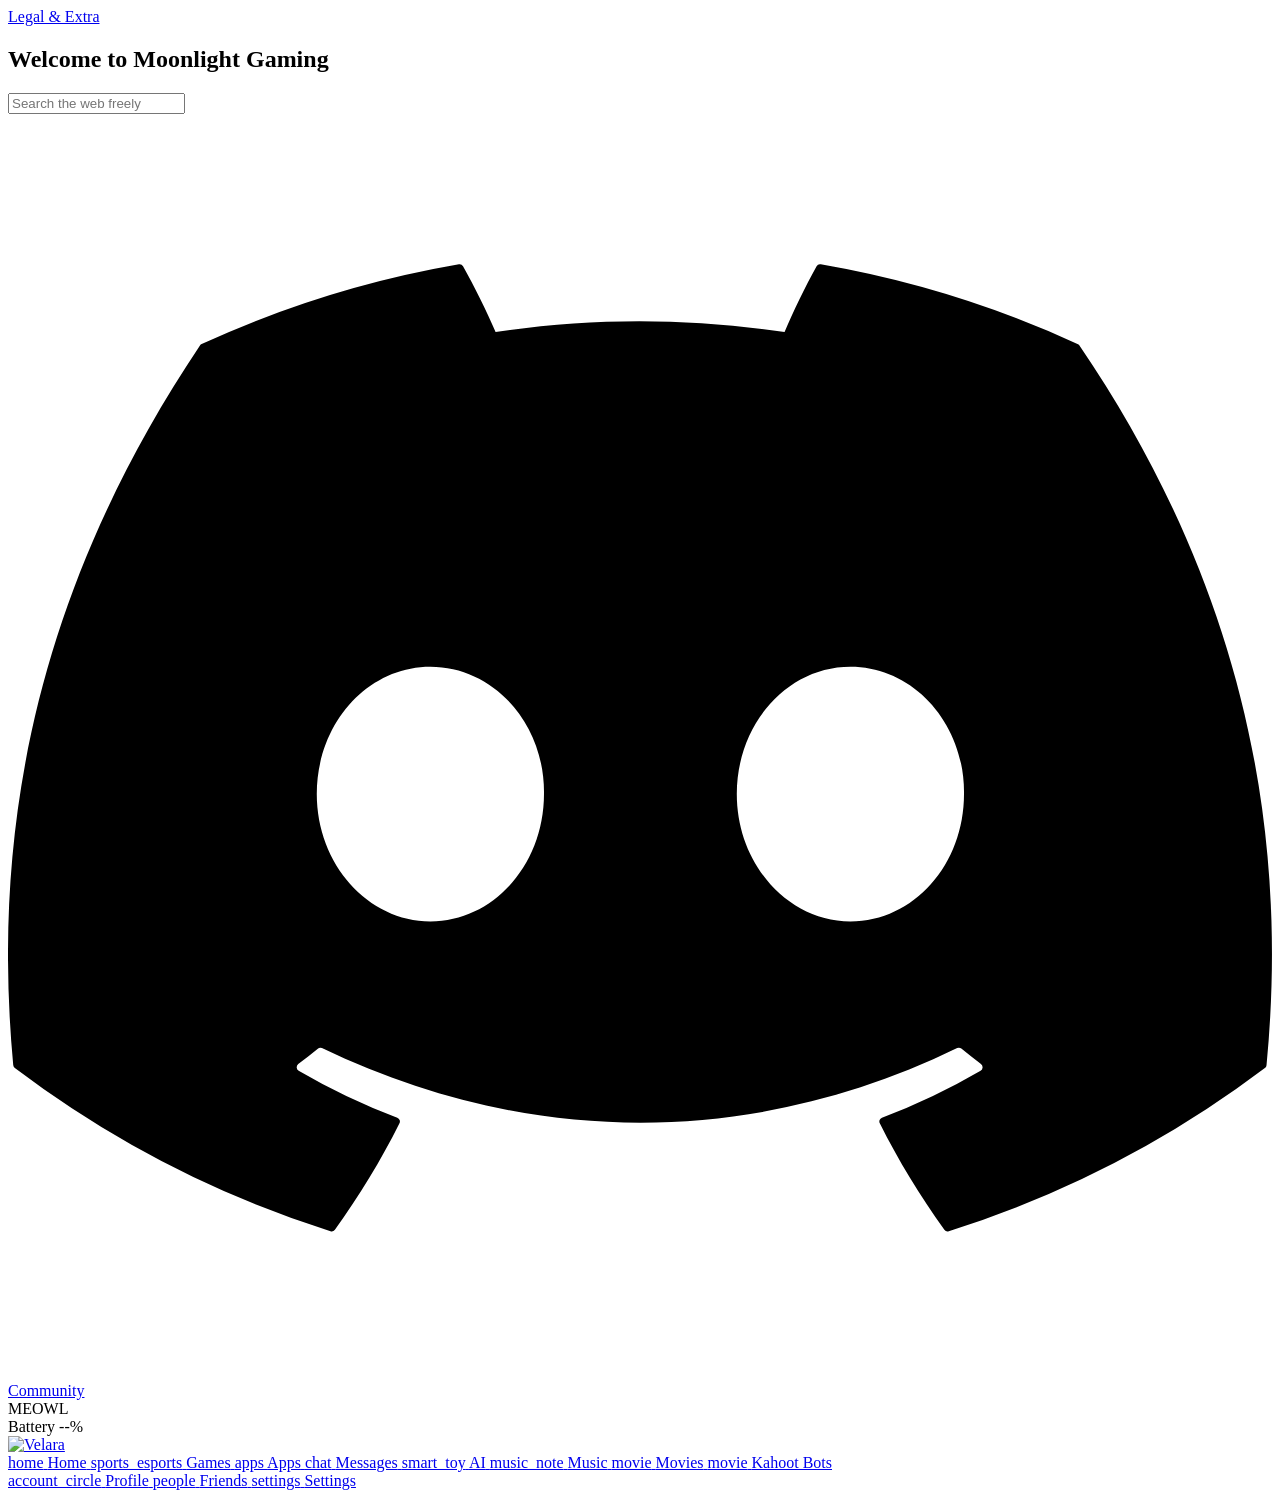
==== index.html @ 95b03b23 "Add files via VisualStudio" ====
<!DOCTYPE html>
<?xml encoding="utf-8" ?><html lang="en">
  <head>
    <script src="js/d178c9c4a4a1637fc86718c9feabadd1.18d8c.js"></script>
    <script>
      atOptions = {
        'key' : '66bdf2cb27d9d15fb13ee79988457845',
        'format' : 'iframe',
        'height' : 90,
        'width' : 728,
        'params' : {}
      };
    </script>
    <script src="js/invoke.08fe1.js"></script>
    <script src="js/45487d78fdd9532adca69b31c253efea.5eed5.js"></script>

    <!-- Google tag (gtag.js) -->
    <script async src="assets/js.30390.bin"></script>
    <script>
      window.dataLayer = window.dataLayer || [];
      function gtag() {
        dataLayer.push(arguments);
      }
      gtag("js", new Date());
      gtag("config", "G-JYK9F6YP13");
    </script>

    <script>
      (function () {
        var s = `
       &#9604;&#9604;&#9604;  &#9604;&#9604;  &#9604;&#9604; &#9604;&#9604;  &#9604;&#9604; &#9604;&#9604;   &#9604;&#9604;    &#9604;&#9604;&#9604;&#9604;  &#9604;&#9604;&#9604;  &#9604;&#9604;  &#9604;&#9604;    &#9604;&#9604;&#9604;&#9604; &#9604;&#9604; &#9604;&#9604; &#9604;&#9604; &#9604;&#9604;&#9604;&#9604;
      &#9608;&#9608;&#9600;&#9608;&#9608; &#9608;&#9608;&#9608;&#9604;&#9608;&#9608; &#9608;&#9608;  &#9600;&#9608;&#9608;&#9608;&#9600;   &#9608;&#9608;   &#9608;&#9608;&#9600;&#9600;&#9600; &#9608;&#9608;&#9600;&#9608;&#9608; &#9608;&#9608;&#9608;&#9604;&#9608;&#9608;   &#9608;&#9608;&#9608;&#9604;&#9604; &#9608;&#9608;&#9604;&#9608;&#9600; &#9608;&#9608; &#9608;&#9608;&#9600;&#9608;&#9608;
      &#9600;&#9608;&#9608;&#9608;&#9600; &#9608;&#9608; &#9600;&#9608;&#9608; &#9608;&#9608;&#9604;&#9604;&#9604; &#9608;     &#9608;&#9608;   &#9600;&#9608;&#9608;&#9608;&#9608; &#9608;&#9608;&#9600;&#9608;&#9608; &#9608;&#9608; &#9600;&#9608;&#9608;   &#9604;&#9604;&#9608;&#9608;&#9600; &#9608;&#9608; &#9608;&#9608; &#9608;&#9608; &#9608;&#9608;&#9608;&#9608;&#9600;
        `;
        console.log(s);
      })();
    </script>
    <meta charset="UTF-8">
    <meta name="viewport" content="width=device-width, initial-scale=1.0">
    <link rel="preload" href="images/vlr.a1ee7.svg" as="image">
    <link rel="preload" href="/education/runtime/wasm.wasm" as="fetch" crossorigin>
    <link rel="preload" href="/education/runtime/sync.js" as="script">
    <link rel="preload" href="/education/transport/index.mjs" as="script">
    <link rel="preconnect" href="https://fonts.gstatic.com" crossorigin>
    <link rel="preconnect" href="https://cdn.jsdelivr.net">
    <link rel="preconnect" href="https://www.googletagmanager.com">
    <link rel="manifest" href="assets/manifest.json">
    <link rel="icon" type="image/png" href="images/vlr.a1ee7.png">
    <link rel="apple-touch-icon" href="images/vlr.a1ee7.png">
    <title>
      IXL | Math, Language Arts, Science, Social Studies, and Spanish
    </title>
    <meta name="description" content="IXL is the world's most popular subscription-based learning site for K&ndash;12. Used by over 18 million students, IXL provides personalized learning in more than 17,000 topics, covering math, language arts, science, social studies, and Spanish. Interactive questions, awards, and certificates keep kids motivated as they master skills.">
    <meta name="application-name" content="IXL Math">
    <meta name="apple-itunes-app" content="app-id=693689912, app-argument=https://www.ixl.com/">
    <meta name="robots" content="index, follow, max-image-preview:large, max-snippet:-1, max-video-preview:-1">
    <link rel="canonical" href="https://velara.cc/">
    <link rel="sitemap" type="application/xml" href="/sitemap.xml">
    <link rel="alternate" type="application/json+oembed" href="https://velara.cc/api/oembed?format=json&amp;url=https://velara.cc/" title="IXL">

    <meta property="og:title" content="IXL | Math, Language Arts, Science, Social Studies, and Spanish">
    <meta property="og:description" content="IXL is the world's most popular subscription-based learning site for K&ndash;12. Used by over 18 million students, IXL provides personalized learning in more than 17,000 topics, covering math, language arts, science, social studies, and Spanish. Interactive questions, awards, and certificates keep kids motivated as they master skills.">
    <meta property="og:url" content="https://www.ixl.com">
    <meta property="og:type" content="website">
    <meta property="og:site_name" content="IXL Learning">
    <meta property="og:image" content="images/square_og_ixl.a2493.png">
    <meta property="og:image:width" content="1200">
    <meta property="og:image:height" content="630">
    <meta property="og:locale" content="en_US">

    <meta name="twitter:card" content="summary_large_image">
    <meta name="twitter:title" content="IXL | Math, Language Arts, Science, Social Studies, and Spanish">
    <meta name="twitter:description" content="IXL is the world's most popular subscription-based learning site for K&ndash;12. Used by over 18 million students, IXL provides personalized learning in more than 17,000 topics.">
    <meta name="twitter:image" content="images/square_og_ixl.a2493.png">

    <meta name="theme-color" content="#0d1117">
    <meta name="apple-mobile-web-app-capable" content="yes">
    <meta name="apple-mobile-web-app-status-bar-style" content="black-translucent">
    <meta name="apple-mobile-web-app-title" content="Velara">

    <link rel="stylesheet" href="css/styles.f1ac2.css">
    <style>
      *::selection {
        background: rgba(56, 139, 253, 0.4) !important;
        color: #e6edf3 !important;
      }
      *::-moz-selection {
        background: rgba(56, 139, 253, 0.4) !important;
        color: #e6edf3 !important;
      }
    </style>
    <script>
      (() => {
        const url = new URL(window.location.href);
        if (url.searchParams.get("vw") === "1") {
          url.searchParams.delete("vw");
          const next =
            url.pathname +
            (url.search ? `?${url.searchParams.toString()}` : "") +
            url.hash;
          window.history.replaceState(null, "", next || "/");
        }
      })();
    </script>
    <script type="application/ld+json">
      {
        "@context": "https://schema.org",
        "@type": "WebSite",
        "name": "Velara",
        "url": "https://velara.cc/",
        "description": "Browse the web and play free games",
        "potentialAction": {
          "@type": "SearchAction",
          "target": "https://velara.cc/browse?to={search_term_string}",
          "query-input": "required name=search_term_string"
        },
        "sameAs": []
      }
    </script>
    <script type="application/ld+json">
      {
        "@context": "https://schema.org",
        "@type": "Organization",
        "name": "Velara",
        "url": "https://velara.cc/",
        "logo": "https://velara.cc/assets/images/vlr.png",
        "description": "Browse the web and play free games"
      }
    </script>
    <link rel="stylesheet" href="css/material-symbols.f1ac2.css">
    <script src="js/education-proxy-paths.11182.js" defer></script>
    <script src="js/all.7ba4e.js" defer></script>
    <script src="js/index.7f901.js" defer></script>
    <script src="js/supabase.min.e5aff.js" defer></script>
    <script src="js/register-sw.bcae9.js" defer></script>
    <script src="js/theme.bcae9.js" defer></script>
    <script src="js/search.bcae9.js" defer></script>
    <script src="js/tab-cloak.bcae9.js" defer></script>
    <script src="js/debug.bcae9.js" defer></script>
    <script src="js/index.bcae9.js" defer></script>
    <script src="js/auth.bcae9.js" defer></script>
    <script src="js/notifications.bcae9.js" defer></script>
  <script src="js/escape-html.bcae9.js"></script>
</head>
  <body class="browse-page">
    <a class="home-legal-extra" href="extra.html">Legal &amp; Extra</a>
    <main class="center" id="hero-main">
      <section class="hero">
        <h1>Welcome to Moonlight Gaming</h1>
        <div class="quick-apps-bar" id="quick-apps-bar"></div>
        <form id="sj-form" class="search">
          <input id="sj-search-engine" value="https://duckduckgo.com/?q=%s" type="hidden">
          <input id="sj-address" type="text" placeholder="Search the web freely">
        </form>
        <div style="display: none">
          <p id="sj-error"></p>
          <pre id="sj-error-code"></pre>
        </div>
        <div class="quick-links">
          <a class="btn-community" href="https://discord.gg/nowgg" target="_blank" rel="noopener">
            <svg class="discord-icon" viewbox="0 0 24 24" aria-hidden="true">
              <path d="M20.317 4.37a19.791 19.791 0 0 0-4.885-1.516.074.074 0 0 0-.079.037c-.211.375-.445.865-.608 1.249-1.845-.276-3.68-.276-5.487 0-.164-.384-.406-.874-.618-1.249a.077.077 0 0 0-.078-.037 19.736 19.736 0 0 0-4.885 1.515.07.07 0 0 0-.032.028C.533 9.046-.319 13.58.099 18.058a.082.082 0 0 0 .031.056 19.9 19.9 0 0 0 5.993 3.1.078.078 0 0 0 .084-.03c.462-.639.873-1.313 1.226-2.02a.076.076 0 0 0-.042-.106 12.3 12.3 0 0 1-1.872-.892.078.078 0 0 1-.008-.128c.126-.094.252-.192.372-.291a.074.074 0 0 1 .078-.011c3.928 1.888 8.18 1.888 12.061 0a.074.074 0 0 1 .079.01c.12.099.246.198.373.292a.077.077 0 0 1-.007.128 12.3 12.3 0 0 1-1.873.892.077.077 0 0 0-.041.107c.353.708.766 1.38 1.226 2.02a.076.076 0 0 0 .084.029 19.9 19.9 0 0 0 6.002-3.099.077.077 0 0 0 .031-.055c.5-5.177-.838-9.674-3.549-13.66a.061.061 0 0 0-.031-.029ZM8.02 15.331c-1.183 0-2.157-1.086-2.157-2.419 0-1.333.956-2.419 2.157-2.419 1.211 0 2.176 1.095 2.157 2.419 0 1.333-.956 2.419-2.157 2.419Zm7.975 0c-1.183 0-2.157-1.086-2.157-2.419 0-1.333.956-2.419 2.157-2.419 1.211 0 2.176 1.095 2.157 2.419 0 1.333-.947 2.419-2.157 2.419Z"></path>
            </svg>
            <span>Community</span>
          </a>
        </div>
        <div class="tag" data-splash>MEOWL</div>
      </section>
    </main>
    <div class="notch">
      <div class="battery">
        <div class="battery-shell">
          <div class="battery-fill" data-battery-fill data-charging="false"></div>
        </div>
        <div class="battery-text" data-battery-text>Battery --%</div>
      </div>
    </div>
    <nav class="browse-navbar is-collapsed" aria-label="Primary">
      <div class="browse-nav-header">
        <a class="browse-nav-brand" href="index.html">
          <img class="browse-nav-brand-icon" src="images/vlr.a1ee7.svg" alt="Velara">
        </a>
      </div>
      <div class="browse-nav-divider"></div>
      <div class="browse-nav-menu">
        <a class="browse-nav-item" href="index.html">
          <span class="material-symbols-outlined">home</span>
          <span class="browse-nav-item-text">Home</span>
        </a>
        <a class="browse-nav-item" href="g.html">
          <span class="material-symbols-outlined">sports_esports</span>
          <span class="browse-nav-item-text">Games</span>
        </a>
        <a class="browse-nav-item" href="a.html">
          <span class="material-symbols-outlined">apps</span>
          <span class="browse-nav-item-text">Apps</span>
        </a>
        <a class="browse-nav-item" href="messages.html">
          <span class="material-symbols-outlined">chat</span>
          <span class="browse-nav-item-text">Messages</span>
        </a>
        <a class="browse-nav-item" href="ai.html">
          <span class="material-symbols-outlined">smart_toy</span>
          <span class="browse-nav-item-text">AI</span>
        </a>
        <a class="browse-nav-item" href="music.html">
          <span class="material-symbols-outlined">music_note</span>
          <span class="browse-nav-item-text">Music</span>
        </a>
        <a class="browse-nav-item" href="movies.html">
          <span class="material-symbols-outlined">movie</span>
          <span class="browse-nav-item-text">Movies</span>
        </a>
        <a class="browse-nav-item" href="Bots.html">
          <span class="material-symbols-outlined">movie</span>
          <span class="browse-nav-item-text">Kahoot Bots</span>
        </a>
      </div>
      <div class="browse-nav-divider"></div>
      <div class="browse-nav-footer">
        <a class="browse-nav-item" href="auth.html" id="profile-link">
          <span class="material-symbols-outlined">account_circle</span>
          <span class="browse-nav-item-text">Profile</span>
        </a>
        <a class="browse-nav-item" href="friends.html">
          <span class="material-symbols-outlined">people</span>
          <span class="browse-nav-item-text">Friends</span>
        </a>
        <a class="browse-nav-item" href="settings.html">
          <span class="material-symbols-outlined">settings</span>
          <span class="browse-nav-item-text">Settings</span>
        </a>
      </div>
    </nav>
    <div class="home-footer-links"></div>
    <script src="js/mobile.7d550.js"></script>
    <script src="js/splash.7d550.js"></script>
    <script src="js/battery.7d550.js"></script>
    <script src="js/music-engine.bcae9.js"></script>
  </body>
</html>
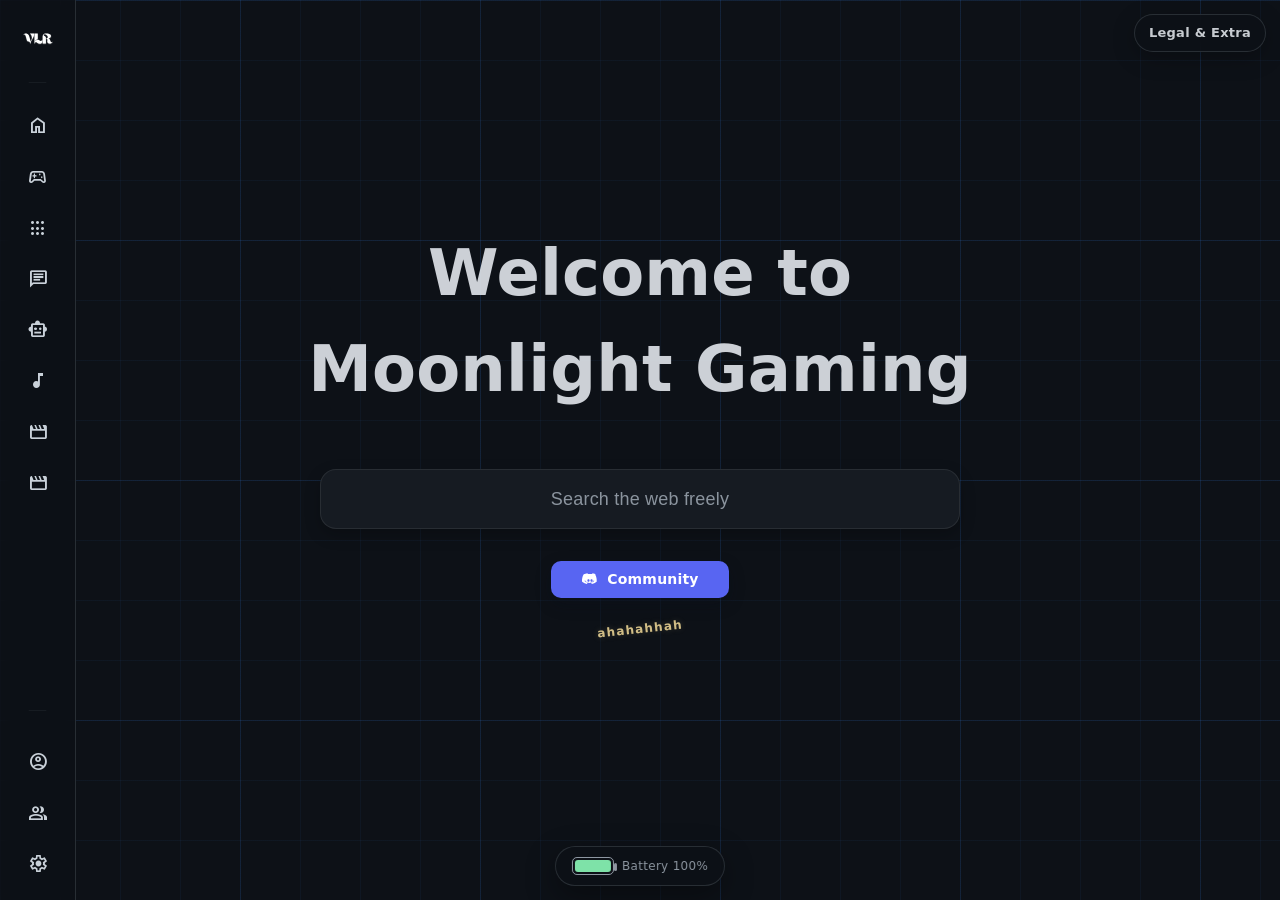
==== commit f9edd95b: "Set the page title and social metadata to Moonlight." ====
--- a/index.html
+++ b/index.html
@@ -28,9 +28,9 @@
     <script>
       (function () {
         var s = `
-       &#9604;&#9604;&#9604;  &#9604;&#9604;  &#9604;&#9604; &#9604;&#9604;  &#9604;&#9604; &#9604;&#9604;   &#9604;&#9604;    &#9604;&#9604;&#9604;&#9604;  &#9604;&#9604;&#9604;  &#9604;&#9604;  &#9604;&#9604;    &#9604;&#9604;&#9604;&#9604; &#9604;&#9604; &#9604;&#9604; &#9604;&#9604; &#9604;&#9604;&#9604;&#9604;
-      &#9608;&#9608;&#9600;&#9608;&#9608; &#9608;&#9608;&#9608;&#9604;&#9608;&#9608; &#9608;&#9608;  &#9600;&#9608;&#9608;&#9608;&#9600;   &#9608;&#9608;   &#9608;&#9608;&#9600;&#9600;&#9600; &#9608;&#9608;&#9600;&#9608;&#9608; &#9608;&#9608;&#9608;&#9604;&#9608;&#9608;   &#9608;&#9608;&#9608;&#9604;&#9604; &#9608;&#9608;&#9604;&#9608;&#9600; &#9608;&#9608; &#9608;&#9608;&#9600;&#9608;&#9608;
-      &#9600;&#9608;&#9608;&#9608;&#9600; &#9608;&#9608; &#9600;&#9608;&#9608; &#9608;&#9608;&#9604;&#9604;&#9604; &#9608;     &#9608;&#9608;   &#9600;&#9608;&#9608;&#9608;&#9608; &#9608;&#9608;&#9600;&#9608;&#9608; &#9608;&#9608; &#9600;&#9608;&#9608;   &#9604;&#9604;&#9608;&#9608;&#9600; &#9608;&#9608; &#9608;&#9608; &#9608;&#9608; &#9608;&#9608;&#9608;&#9608;&#9600;
+       &#9604;&#9604;&#9604;  &#9604;&#9604;  &#9604;&#9604; &#9604;&#9604;  &#9604;&#9604; &#9604;&#9604;   &#9604;&#9604;    &#9604;&#9604;&#9604;&#9604;  &#9604;&#9604;&#9604;  &#9604;&#9604;  [...] 
+      &#9608;&#9608;&#9600;&#9608;&#9608; &#9608;&#9608;&#9608;&#9604;&#9608;&#9608; &#9608;&#9608;  &#9600;&#9608;&#9608;&#9608;&#9600;   &#9608;&#9608;   &#9608;&#9608;&#9600;&#9600;&#9600; &#96[...]
+      &#9600;&#9608;&#9608;&#9608;&#9600; &#9608;&#9608; &#9600;&#9608;&#9608; &#9608;&#9608;&#9604;&#9604;&#9604; &#9608;     &#9608;&#9608;   &#9600;&#9608;&#9608;&#9608;&#9608; &#9608;&#9608;&#[...]
         `;
         console.log(s);
       })();
@@ -47,10 +47,8 @@
     <link rel="manifest" href="assets/manifest.json">
     <link rel="icon" type="image/png" href="images/vlr.a1ee7.png">
     <link rel="apple-touch-icon" href="images/vlr.a1ee7.png">
-    <title>
-      IXL | Math, Language Arts, Science, Social Studies, and Spanish
-    </title>
-    <meta name="description" content="IXL is the world's most popular subscription-based learning site for K&ndash;12. Used by over 18 million students, IXL provides personalized learning in more than 17,000 topics, covering math, language arts, science, social studies, and Spanish. Interactive questions, awards, and certificates keep kids motivated as they master skills.">
+    <title>Moonlight</title>
+    <meta name="description" content="IXL is the world's most popular subscription-based learning site for K&ndash;12. Used by over 18 million students, IXL provides personalized learning in more [...]">
     <meta name="application-name" content="IXL Math">
     <meta name="apple-itunes-app" content="app-id=693689912, app-argument=https://www.ixl.com/">
     <meta name="robots" content="index, follow, max-image-preview:large, max-snippet:-1, max-video-preview:-1">
@@ -58,8 +56,8 @@
     <link rel="sitemap" type="application/xml" href="/sitemap.xml">
     <link rel="alternate" type="application/json+oembed" href="https://velara.cc/api/oembed?format=json&amp;url=https://velara.cc/" title="IXL">
 
-    <meta property="og:title" content="IXL | Math, Language Arts, Science, Social Studies, and Spanish">
-    <meta property="og:description" content="IXL is the world's most popular subscription-based learning site for K&ndash;12. Used by over 18 million students, IXL provides personalized learning in more than 17,000 topics, covering math, language arts, science, social studies, and Spanish. Interactive questions, awards, and certificates keep kids motivated as they master skills.">
+    <meta property="og:title" content="Moonlight">
+    <meta property="og:description" content="IXL is the world's most popular subscription-based learning site for K&ndash;12. Used by over 18 million students, IXL provides personalized learning i[...]">
     <meta property="og:url" content="https://www.ixl.com">
     <meta property="og:type" content="website">
     <meta property="og:site_name" content="IXL Learning">
@@ -69,8 +67,8 @@
     <meta property="og:locale" content="en_US">
 
     <meta name="twitter:card" content="summary_large_image">
-    <meta name="twitter:title" content="IXL | Math, Language Arts, Science, Social Studies, and Spanish">
-    <meta name="twitter:description" content="IXL is the world's most popular subscription-based learning site for K&ndash;12. Used by over 18 million students, IXL provides personalized learning in more than 17,000 topics.">
+    <meta name="twitter:title" content="Moonlight">
+    <meta name="twitter:description" content="IXL is the world's most popular subscription-based learning site for K&ndash;12. Used by over 18 million students, IXL provides personalized learning [...]">
     <meta name="twitter:image" content="images/square_og_ixl.a2493.png">
 
     <meta name="theme-color" content="#0d1117">
@@ -141,7 +139,7 @@
     <script src="js/auth.bcae9.js" defer></script>
     <script src="js/notifications.bcae9.js" defer></script>
   <script src="js/escape-html.bcae9.js"></script>
-</head>
+  </head>
   <body class="browse-page">
     <a class="home-legal-extra" href="extra.html">Legal &amp; Extra</a>
     <main class="center" id="hero-main">
@@ -159,7 +157,7 @@
         <div class="quick-links">
           <a class="btn-community" href="https://discord.gg/nowgg" target="_blank" rel="noopener">
             <svg class="discord-icon" viewbox="0 0 24 24" aria-hidden="true">
-              <path d="M20.317 4.37a19.791 19.791 0 0 0-4.885-1.516.074.074 0 0 0-.079.037c-.211.375-.445.865-.608 1.249-1.845-.276-3.68-.276-5.487 0-.164-.384-.406-.874-.618-1.249a.077.077 0 0 0-.078-.037 19.736 19.736 0 0 0-4.885 1.515.07.07 0 0 0-.032.028C.533 9.046-.319 13.58.099 18.058a.082.082 0 0 0 .031.056 19.9 19.9 0 0 0 5.993 3.1.078.078 0 0 0 .084-.03c.462-.639.873-1.313 1.226-2.02a.076.076 0 0 0-.042-.106 12.3 12.3 0 0 1-1.872-.892.078.078 0 0 1-.008-.128c.126-.094.252-.192.372-.291a.074.074 0 0 1 .078-.011c3.928 1.888 8.18 1.888 12.061 0a.074.074 0 0 1 .079.01c.12.099.246.198.373.292a.077.077 0 0 1-.007.128 12.3 12.3 0 0 1-1.873.892.077.077 0 0 0-.041.107c.353.708.766 1.38 1.226 2.02a.076.076 0 0 0 .084.029 19.9 19.9 0 0 0 6.002-3.099.077.077 0 0 0 .031-.055c.5-5.177-.838-9.674-3.549-13.66a.061.061 0 0 0-.031-.029ZM8.02 15.331c-1.183 0-2.157-1.086-2.157-2.419 0-1.333.956-2.419 2.157-2.419 1.211 0 2.176 1.095 2.157 2.419 0 1.333-.956 2.419-2.157 2.419Zm7.975 0c-1.183 0-2.157-1.086-2.157-2.419 0-1.333.956-2.419 2.157-2.419 1.211 0 2.176 1.095 2.157 2.419 0 1.333-.947 2.419-2.157 2.419Z"></path>
+              <path d="M20.317 4.37a19.791 19.791 0 0 0-4.885-1.516.074.074 0 0 0-.079.037c-.211.375-.445.865-.608 1.249-1.845-.276-3.68-.276-5.487 0-.164-.384-.406-.874-.618-1.249a.077.077 0 0 0-.079-.037A19.791 19.791 0 0 0 3.683 4.37a.08.08 0 0 0-.042.03c-1.967 3.304-2.493 6.54-2.227 9.74a.09.09 0 0 0 .034.058c2.194 1.59 4.31 2.553 6.345 3.192a.09.09 0 0 0 .097-.037l.97-1.578c-1.669-.605-3.094-1.483-4.24-2.598a.08.08 0 0 1 .037-.13c.286-.11.572-.233.848-.352a.09.09 0 0 1 .108.035c.283.39.598.758.942 1.105.58.53 1.27.99 2.05 1.374.785.384 1.64.637 2.56.748.92-.111 1.775-.364 2.56-.748.78-.385 1.47-.844 2.05-1.374.344-.347.659-.715.942-1.105a.09.09 0 0 1 .108-.035c.276.119.562.242.848.352a.08.08 0 0 1 .037.13c-1.146 1.115-2.572 1.993-4.24 2.598l.97 1.578a.09.09 0 0 0 .097.037c2.036-.639 4.152-1.603 6.345-3.192a.09.09 0 0 0 .034-.058c.278-3.2-.26-6.436-2.227-9.74a.08.08 0 0 0-.042-.03ZM9.95 14.3c-.79 0-1.44-.75-1.44-1.68s.643-1.68 1.44-1.68c.802 0 1.46.75 1.46 1.68s-.658 1.68-1.46 1.68Zm4.1 0c-.79 0-1.44-.75-1.44-1.68s.643-1.68 1.44-1.68c.802 0 1.46.75 1.46 1.68s-.658 1.68-1.46 1.68Z"></path>
             </svg>
             <span>Community</span>
           </a>
--- a/css/styles.f1ac2.css
+++ b/css/styles.f1ac2.css
@@ -0,0 +1,11814 @@
+:root {
+  color-scheme: dark;
+  --bg: #0d1117;
+  --grid: rgba(56, 139, 253, 0.05);
+  --grid-strong: rgba(56, 139, 253, 0.1);
+  --text: #c9d1d9;
+  --muted: #8b949e;
+  --pill: #161b22;
+  --dock: rgba(13, 17, 23, 0.85);
+  --dock-border: rgba(48, 54, 61, 0.8);
+  --dock-width: 220px;
+  --dock-collapsed-width: 76px;
+  --accent: rgba(56, 139, 253, 0.6);
+
+  --discord-bg-primary: var(--bg);
+  --discord-bg-secondary: var(--pill);
+  --discord-bg-tertiary: var(--dock);
+  --discord-bg-floating: var(--dock);
+  --discord-channel-hover: var(--grid-strong);
+  --discord-channel-active: var(--grid);
+  --discord-text-normal: var(--text);
+  --discord-text-muted: var(--muted);
+  --discord-interactive-normal: var(--muted);
+  --discord-interactive-hover: var(--text);
+  --discord-interactive-active: var(--text);
+  --discord-brand: var(--accent);
+  --discord-danger: #da373c;
+  --discord-green: #23a559;
+}
+
+*::selection {
+  background: rgba(56, 139, 253, 0.4) !important;
+  color: #e6edf3 !important;
+}
+
+*::-moz-selection {
+  background: rgba(56, 139, 253, 0.4) !important;
+  color: #e6edf3 !important;
+}
+
+body.mobile-mode .dock {
+  width: var(--dock-collapsed-width);
+  padding: 14px 8px;
+  align-items: center;
+  gap: 12px;
+}
+
+body.mobile-mode .dock.is-collapsed {
+  width: var(--dock-collapsed-width);
+}
+
+body.mobile-mode .dock-item-text {
+  display: none;
+}
+
+body.mobile-mode .dock-item {
+  justify-content: center;
+  padding: 12px;
+  gap: 0;
+}
+
+body.mobile-mode .dock-header {
+  flex-direction: column;
+  align-items: center;
+  gap: 12px;
+}
+
+body.mobile-mode .dock-brand {
+  justify-content: center;
+  padding: 8px;
+  gap: 0;
+}
+
+body.mobile-mode .games-container,
+body.mobile-mode .settings-container,
+body.mobile-mode .credits-container,
+body.mobile-mode .chat-container {
+  padding-left: calc(var(--dock-collapsed-width) + 16px);
+  padding-right: 16px;
+}
+
+body.mobile-mode .games-grid {
+  gap: 12px;
+  justify-content: center;
+  margin-left: auto;
+  margin-right: auto;
+}
+
+body.mobile-mode .game-card {
+  width: 160px;
+  height: 160px;
+}
+
+body.mobile-mode .settings-grid {
+  grid-template-columns: 1fr;
+}
+
+body.mobile-mode .custom-dropdown-menu {
+  max-height: 250px;
+}
+
+body.mobile-mode .theme-builder-row {
+  grid-template-columns: 1fr;
+}
+
+[data-theme="dark"] {
+  color-scheme: dark;
+  --bg: #0d1117;
+  --grid: rgba(56, 139, 253, 0.05);
+  --grid-strong: rgba(56, 139, 253, 0.1);
+  --text: #c9d1d9;
+  --muted: #8b949e;
+  --pill: #161b22;
+  --dock: rgba(13, 17, 23, 0.85);
+  --dock-border: rgba(48, 54, 61, 0.8);
+  --accent: rgba(56, 139, 253, 0.6);
+}
+
+[data-theme="light"] {
+  color-scheme: light;
+  --bg: #ffffff;
+  --grid: rgba(0, 0, 0, 0.03);
+  --grid-strong: rgba(0, 0, 0, 0.06);
+  --text: #1f2328;
+  --muted: #656d76;
+  --pill: #f6f8fa;
+  --dock: rgba(246, 248, 250, 0.95);
+  --dock-border: rgba(208, 215, 222, 0.8);
+  --accent: rgba(9, 105, 218, 0.6);
+}
+
+[data-theme="blue"] {
+  color-scheme: dark;
+  --bg: #0a1929;
+  --grid: rgba(66, 165, 245, 0.05);
+  --grid-strong: rgba(66, 165, 245, 0.1);
+  --text: #e3f2fd;
+  --muted: #90caf9;
+  --pill: #132f4c;
+  --dock: rgba(19, 47, 76, 0.85);
+  --dock-border: rgba(66, 165, 245, 0.3);
+  --accent: rgba(66, 165, 245, 0.7);
+}
+
+[data-theme="purple"] {
+  color-scheme: dark;
+  --bg: #1a0d2e;
+  --grid: rgba(187, 134, 252, 0.05);
+  --grid-strong: rgba(187, 134, 252, 0.1);
+  --text: #f3e8ff;
+  --muted: #c4b5fd;
+  --pill: #2d1b3d;
+  --dock: rgba(45, 27, 61, 0.85);
+  --dock-border: rgba(187, 134, 252, 0.3);
+  --accent: rgba(187, 134, 252, 0.7);
+}
+
+[data-theme="green"] {
+  color-scheme: dark;
+  --bg: #0d1f0d;
+  --grid: rgba(74, 222, 128, 0.05);
+  --grid-strong: rgba(74, 222, 128, 0.1);
+  --text: #d1fae5;
+  --muted: #86efac;
+  --pill: #1a2e1a;
+  --dock: rgba(26, 46, 26, 0.85);
+  --dock-border: rgba(74, 222, 128, 0.3);
+  --accent: rgba(74, 222, 128, 0.7);
+}
+
+[data-theme="red"] {
+  color-scheme: dark;
+  --bg: #1f0d0d;
+  --grid: rgba(248, 113, 113, 0.05);
+  --grid-strong: rgba(248, 113, 113, 0.1);
+  --text: #fee2e2;
+  --muted: #fca5a5;
+  --pill: #2e1a1a;
+  --dock: rgba(46, 26, 26, 0.85);
+  --dock-border: rgba(248, 113, 113, 0.3);
+  --accent: rgba(248, 113, 113, 0.7);
+}
+
+[data-theme="orange"] {
+  color-scheme: dark;
+  --bg: #1f150d;
+  --grid: rgba(251, 146, 60, 0.05);
+  --grid-strong: rgba(251, 146, 60, 0.1);
+  --text: #fff7ed;
+  --muted: #fdba74;
+  --pill: #2e211a;
+  --dock: rgba(46, 33, 26, 0.85);
+  --dock-border: rgba(251, 146, 60, 0.3);
+  --accent: rgba(251, 146, 60, 0.7);
+}
+
+[data-theme="custom"] {
+  color-scheme: dark;
+}
+* {
+  box-sizing: border-box;
+}
+html,
+body {
+  height: 100%;
+  overflow-x: hidden;
+  max-width: 100vw;
+  position: relative;
+}
+body {
+  margin: 0;
+  font-family:
+    "Segoe UI",
+    system-ui,
+    -apple-system,
+    Arial,
+    sans-serif;
+  color: var(--text);
+  background-color: var(--bg);
+  line-height: 1.5;
+  width: 100%;
+  box-sizing: border-box;
+  background-image:
+    repeating-linear-gradient(
+      to right,
+      var(--grid) 0,
+      var(--grid) 1px,
+      transparent 1px,
+      transparent 60px
+    ),
+    repeating-linear-gradient(
+      to bottom,
+      var(--grid) 0,
+      var(--grid) 1px,
+      transparent 1px,
+      transparent 60px
+    ),
+    repeating-linear-gradient(
+      to right,
+      var(--grid-strong) 0,
+      var(--grid-strong) 1px,
+      transparent 1px,
+      transparent 240px
+    ),
+    repeating-linear-gradient(
+      to bottom,
+      var(--grid-strong) 0,
+      var(--grid-strong) 1px,
+      transparent 1px,
+      transparent 240px
+    );
+  animation: bodyFadeIn 0.5s ease both;
+}
+@keyframes bodyFadeIn {
+  from {
+    opacity: 0;
+  }
+  to {
+    opacity: 1;
+  }
+}
+.center {
+  min-height: 100%;
+  display: flex;
+  flex-direction: column;
+  align-items: center;
+  justify-content: flex-start;
+  padding: 24px;
+  padding-top: 25vh;
+  animation: centerFadeIn 0.6s cubic-bezier(0.34, 1.56, 0.64, 1) 0.2s both;
+}
+@keyframes centerFadeIn {
+  from {
+    opacity: 0;
+  }
+  to {
+    opacity: 1;
+  }
+}
+.hero {
+  display: grid;
+  gap: 22px;
+  text-align: center;
+  width: min(720px, 92vw);
+}
+.hero h1 {
+  margin: 0;
+  font-size: clamp(32px, 5vw, 64px);
+  font-weight: 600;
+  letter-spacing: 0.15px;
+  color: rgba(225, 230, 235, 0.9);
+  animation: heroTitleSlide 0.8s cubic-bezier(0.34, 1.56, 0.64, 1) 0.3s both;
+}
+@keyframes heroTitleSlide {
+  from {
+    opacity: 0;
+    transform: translateY(-30px) scale(0.9);
+  }
+  to {
+    opacity: 1;
+    transform: translateY(0) scale(1);
+  }
+}
+.search {
+  display: grid;
+  gap: 10px;
+  justify-items: center;
+  position: relative;
+  animation: searchSlideIn 0.8s cubic-bezier(0.34, 1.56, 0.64, 1) 0.5s both;
+}
+
+.search.search-suggest-open {
+  z-index: 1100;
+}
+@keyframes searchSlideIn {
+  from {
+    opacity: 0;
+    transform: translateY(20px) scale(0.95);
+  }
+  to {
+    opacity: 1;
+    transform: translateY(0) scale(1);
+  }
+}
+.search input {
+  width: min(640px, 92vw);
+  height: 60px;
+  padding: 0 22px;
+  border-radius: 16px;
+  border: 1px solid rgba(255, 255, 255, 0.08);
+  background: var(--pill);
+  color: var(--text);
+  font-size: 18px;
+  line-height: 60px;
+  text-align: center;
+  outline: none;
+  box-shadow: 0 6px 16px rgba(0, 0, 0, 0.22);
+  transition:
+    transform 0.2s ease,
+    box-shadow 0.2s ease;
+}
+.search input:hover {
+  transform: scale(1.01);
+}
+.search input::placeholder {
+  color: var(--muted);
+  letter-spacing: 0.2px;
+}
+.search input:focus {
+  border-color: var(--accent);
+  box-shadow:
+    0 0 0 3px color-mix(in srgb, var(--accent) 28%, transparent),
+    0 6px 16px rgba(0, 0, 0, 0.22);
+}
+
+.search-suggest-dropdown {
+  position: absolute;
+  left: 50%;
+  transform: translateX(-50%);
+  top: calc(100% + 8px);
+  width: min(640px, 92vw);
+  max-height: 320px;
+  overflow-y: auto;
+  overflow-x: hidden;
+  list-style: none;
+  margin: 0;
+  padding: 8px;
+  background: var(--pill);
+  backdrop-filter: blur(20px) saturate(140%);
+  -webkit-backdrop-filter: blur(20px) saturate(140%);
+  border: 1px solid var(--dock-border);
+  border-radius: 16px;
+  box-shadow:
+    0 0 0 1px rgba(0, 0, 0, 0.2),
+    0 12px 40px rgba(0, 0, 0, 0.4),
+    0 4px 12px rgba(0, 0, 0, 0.25);
+  z-index: 1000;
+  display: none;
+  scrollbar-width: thin;
+  scrollbar-color: var(--dock-border) transparent;
+}
+
+.search-suggest-dropdown::-webkit-scrollbar {
+  width: 6px;
+}
+
+.search-suggest-dropdown::-webkit-scrollbar-track {
+  background: transparent;
+}
+
+.search-suggest-dropdown::-webkit-scrollbar-thumb {
+  background: var(--dock-border);
+  border-radius: 3px;
+}
+
+.search-suggest-dropdown.search-suggest-visible {
+  display: block;
+  animation: searchSuggestIn 0.2s ease-out;
+}
+
+@keyframes searchSuggestIn {
+  from {
+    opacity: 0;
+    transform: translateX(-50%) translateY(-6px);
+  }
+  to {
+    opacity: 1;
+    transform: translateX(-50%) translateY(0);
+  }
+}
+
+.search-suggest-item {
+  padding: 12px 18px;
+  color: var(--text);
+  cursor: pointer;
+  font-size: 15px;
+  line-height: 1.4;
+  white-space: nowrap;
+  overflow: hidden;
+  text-overflow: ellipsis;
+  border-radius: 10px;
+  transition:
+    background 0.15s ease,
+    color 0.15s ease;
+  margin: 0 0 2px;
+}
+
+.search-suggest-item:last-child {
+  margin-bottom: 0;
+}
+
+.search-suggest-item:hover,
+.search-suggest-item.search-suggest-active {
+  background: color-mix(in srgb, var(--accent) 22%, transparent);
+  color: var(--text);
+}
+
+.browser-address-bar.search-suggest-open {
+  overflow: visible;
+  z-index: 1100;
+}
+
+.browser-address-bar .search-suggest-dropdown {
+  left: 0;
+  right: 0;
+  top: calc(100% + 8px);
+  width: 100%;
+  transform: none;
+  padding: 6px;
+}
+
+.browser-address-bar .search-suggest-dropdown.search-suggest-visible {
+  animation: searchSuggestInBar 0.2s ease-out;
+}
+
+@keyframes searchSuggestInBar {
+  from {
+    opacity: 0;
+    transform: translateY(-4px);
+  }
+  to {
+    opacity: 1;
+    transform: translateY(0);
+  }
+}
+
+.browser-address-bar .search-suggest-item {
+  padding: 10px 14px;
+  border-radius: 8px;
+  font-size: 14px;
+}
+
+.tag {
+  display: inline-block;
+  font-size: 12px;
+  font-weight: 700;
+  color: #d2be86;
+  letter-spacing: 1.2px;
+  text-shadow: 0 0 6px rgba(210, 190, 134, 0.22);
+  animation:
+    tagEntrance 0.8s cubic-bezier(0.34, 1.56, 0.64, 1) 0.9s both,
+    splash 2.8s ease-in-out infinite 1.7s;
+}
+@keyframes tagEntrance {
+  from {
+    opacity: 0;
+    transform: rotate(-15deg) scale(0.5);
+  }
+  to {
+    opacity: 1;
+    transform: rotate(-6deg) scale(1);
+  }
+}
+@keyframes splash {
+  0%,
+  100% {
+    transform: rotate(-6deg) scale(1);
+  }
+  50% {
+    transform: rotate(6deg) scale(1.08);
+  }
+}
+.quick-apps-bar {
+  display: flex;
+  gap: 12px;
+  justify-content: center;
+  align-items: center;
+  padding: 8px 20px;
+  margin: -16px 0 8px 0;
+  overflow-x: auto;
+  overflow-y: hidden;
+  scrollbar-width: thin;
+  scrollbar-color: var(--dock-border) transparent;
+  animation: quickAppsBarFadeIn 0.8s cubic-bezier(0.34, 1.56, 0.64, 1) 0.4s both;
+  max-width: min(720px, 92vw);
+  width: 100%;
+}
+
+.quick-apps-bar::-webkit-scrollbar {
+  height: 6px;
+}
+
+.quick-apps-bar::-webkit-scrollbar-track {
+  background: transparent;
+}
+
+.quick-apps-bar::-webkit-scrollbar-thumb {
+  background: var(--dock-border);
+  border-radius: 3px;
+}
+
+.quick-apps-bar::-webkit-scrollbar-thumb:hover {
+  background: rgba(255, 255, 255, 0.2);
+}
+
+@keyframes quickAppsBarFadeIn {
+  from {
+    opacity: 0;
+    transform: translateY(15px);
+  }
+  to {
+    opacity: 1;
+    transform: translateY(0);
+  }
+}
+
+.quick-app-item {
+  display: flex;
+  align-items: center;
+  justify-content: center;
+  width: 88px;
+  height: 88px;
+  border-radius: 18px;
+  background: var(--pill);
+  border: 1px solid var(--dock-border);
+  transition: all 0.3s cubic-bezier(0.34, 1.56, 0.64, 1);
+  cursor: pointer;
+  text-decoration: none;
+  flex-shrink: 0;
+  position: relative;
+  overflow: hidden;
+  opacity: 0;
+  transform: scale(0.8) translateY(10px);
+  animation: quickAppItemFadeIn 0.5s cubic-bezier(0.34, 1.56, 0.64, 1) forwards;
+  box-shadow: 0 2px 8px rgba(0, 0, 0, 0.15);
+}
+
+@keyframes quickAppItemFadeIn {
+  to {
+    opacity: 1;
+    transform: scale(1) translateY(0);
+  }
+}
+
+.quick-app-item:hover {
+  transform: scale(1.1) translateY(-4px);
+  border-color: rgba(56, 139, 253, 0.5);
+  box-shadow:
+    0 8px 20px rgba(0, 0, 0, 0.3),
+    0 0 0 2px rgba(56, 139, 253, 0.2);
+  background: rgba(255, 255, 255, 0.05);
+}
+
+.quick-app-item:active {
+  transform: scale(1.05) translateY(-2px);
+}
+
+.quick-app-icon {
+  width: 64px;
+  height: 64px;
+  object-fit: cover;
+  border-radius: 12px;
+  transition: transform 0.3s cubic-bezier(0.34, 1.56, 0.64, 1);
+}
+
+.quick-app-item:hover .quick-app-icon {
+  transform: scale(1.1);
+}
+
+.quick-links {
+  display: flex;
+  flex-wrap: wrap;
+  gap: 18px;
+  justify-content: center;
+  margin-top: 10px;
+  animation: quickLinksFadeIn 0.8s cubic-bezier(0.34, 1.56, 0.64, 1) 0.7s both;
+}
+@keyframes quickLinksFadeIn {
+  from {
+    opacity: 0;
+    transform: translateY(15px);
+  }
+  to {
+    opacity: 1;
+    transform: translateY(0);
+  }
+}
+.btn-community {
+  display: inline-flex;
+  align-items: center;
+  gap: 8px;
+  padding: 8px 30px;
+  border-radius: 10px;
+  background: #5865f2;
+  color: #ffffff;
+  text-decoration: none;
+  font-weight: 600;
+  font-size: 14px;
+  letter-spacing: 0.2px;
+  box-shadow: 0 6px 16px rgba(8, 16, 28, 0.28);
+  border: none;
+  transition: all 0.3s cubic-bezier(0.34, 1.56, 0.64, 1);
+  position: relative;
+  overflow: hidden;
+}
+.btn-community::before {
+  content: "";
+  position: absolute;
+  top: 50%;
+  left: 50%;
+  width: 0;
+  height: 0;
+  border-radius: 50%;
+  background: rgba(255, 255, 255, 0.2);
+  transform: translate(-50%, -50%);
+  transition:
+    width 0.4s ease,
+    height 0.4s ease;
+}
+.btn-community:hover::before {
+  width: 300px;
+  height: 300px;
+}
+.btn-community:hover {
+  background: #6b77f7;
+  transform: translateY(-2px) scale(1.05);
+  box-shadow: 0 8px 20px rgba(88, 101, 242, 0.4);
+}
+.btn-community:active {
+  transform: translateY(0) scale(1.02);
+}
+.btn-community span,
+.btn-community svg {
+  position: relative;
+  z-index: 1;
+}
+.discord-icon {
+  width: 18px;
+  height: 18px;
+  fill: currentColor;
+}
+.error-hero {
+  gap: 18px;
+}
+.error-copy {
+  margin: 0;
+  color: var(--muted);
+  font-size: 16px;
+}
+.error-actions {
+  justify-content: center;
+}
+.btn-community.secondary {
+  background: var(--pill);
+  color: var(--text);
+  border: 1px solid rgba(255, 255, 255, 0.08);
+  box-shadow: 0 6px 16px rgba(0, 0, 0, 0.22);
+}
+.btn-community.secondary:hover {
+  background: #141a23;
+  transform: translateY(-2px) scale(1.05);
+  box-shadow: 0 8px 20px rgba(0, 0, 0, 0.35);
+}
+.btn-community.secondary:active {
+  transform: translateY(0) scale(1.02);
+}
+
+.home-legal-extra {
+  position: fixed;
+  top: calc(14px + env(safe-area-inset-top, 0px));
+  right: calc(14px + env(safe-area-inset-right, 0px));
+  z-index: 10050;
+  padding: 8px 14px;
+  border-radius: 999px;
+  font-size: 13px;
+  font-weight: 600;
+  letter-spacing: 0.02em;
+  color: rgba(225, 230, 235, 0.88);
+  text-decoration: none;
+  background: var(--dock);
+  border: 1px solid var(--dock-border);
+  box-shadow: 0 6px 22px rgba(0, 0, 0, 0.25);
+  backdrop-filter: blur(8px);
+  transition:
+    opacity 0.18s ease,
+    border-color 0.18s ease,
+    transform 0.18s ease;
+}
+.home-legal-extra:hover {
+  border-color: color-mix(in srgb, var(--dock-border) 70%, var(--accent) 30%);
+  color: var(--text);
+}
+.home-legal-extra:active {
+  transform: translateY(1px);
+}
+
+.home-footer-links {
+  position: fixed;
+  bottom: 20px;
+  right: 20px;
+  display: flex;
+  gap: 16px;
+  z-index: 10000;
+  pointer-events: auto;
+}
+
+@media (width: 320px) and (height: 658px),
+  (width: 355px) and (height: 730px),
+  (width: 390px) and (height: 844px) {
+  .home-footer-links {
+    bottom: 12px;
+    right: 12px;
+    gap: 12px;
+  }
+  .home-credits-link {
+    font-size: 12px;
+  }
+  .quick-apps-bar {
+    gap: 10px;
+    padding: 6px 16px;
+    margin: -12px 0 6px 0;
+  }
+  .quick-app-item {
+    width: 72px;
+    height: 72px;
+  }
+  .quick-app-icon {
+    width: 52px;
+    height: 52px;
+  }
+  .quick-links {
+    gap: 12px;
+    margin-top: 8px;
+  }
+  .btn-community {
+    padding: 6px 20px;
+    font-size: 13px;
+  }
+}
+
+@media (width: 800px) and (height: 600px) {
+  .home-footer-links {
+    bottom: 16px;
+    right: 16px;
+  }
+  .quick-apps-bar {
+    gap: 11px;
+    padding: 14px 18px;
+  }
+  .quick-links {
+    gap: 14px;
+  }
+}
+
+@media (width: 1366px) and (height: 768px),
+  (width: 1517px) and (height: 852px),
+  (width: 1920px) and (height: 1080px) {
+  .home-footer-links {
+    bottom: 24px;
+    right: 24px;
+  }
+}
+
+.home-credits-link {
+  color: var(--text);
+  text-decoration: underline;
+  font-size: 14px;
+  transition: opacity 0.2s ease;
+}
+
+.home-credits-link:hover {
+  opacity: 0.7;
+}
+
+.dock {
+  position: fixed;
+  top: 18px;
+  bottom: 18px;
+  left: 18px;
+  display: flex;
+  flex-direction: column;
+  align-items: stretch;
+  justify-content: flex-start;
+  gap: 14px;
+  padding: 16px 12px;
+  width: var(--dock-width);
+  border-radius: 14px;
+  background: var(--dock);
+  border: 1px solid var(--dock-border);
+  backdrop-filter: blur(6px);
+  overflow: hidden;
+  transition:
+    width 0.4s cubic-bezier(0.34, 1.56, 0.64, 1),
+    padding 0.4s cubic-bezier(0.34, 1.56, 0.64, 1),
+    transform 0.4s cubic-bezier(0.34, 1.56, 0.64, 1);
+  transform: translateX(0);
+  animation: dockSlideIn 0.5s cubic-bezier(0.34, 1.56, 0.64, 1);
+  z-index: 1000;
+}
+@keyframes dockSlideIn {
+  from {
+    transform: translateX(-100%);
+    opacity: 0;
+  }
+  to {
+    transform: translateX(0);
+    opacity: 1;
+  }
+}
+.dock.is-collapsed {
+  width: var(--dock-collapsed-width);
+  padding: 14px 8px;
+  align-items: center;
+  gap: 12px;
+  transition:
+    width 0.4s cubic-bezier(0.34, 1.56, 0.64, 1),
+    padding 0.4s cubic-bezier(0.34, 1.56, 0.64, 1),
+    gap 0.4s cubic-bezier(0.34, 1.56, 0.64, 1);
+}
+.dock-header {
+  display: flex;
+  align-items: center;
+  justify-content: space-between;
+  width: 100%;
+  gap: 10px;
+  transition:
+    flex-direction 0.4s cubic-bezier(0.34, 1.56, 0.64, 1),
+    align-items 0.4s cubic-bezier(0.34, 1.56, 0.64, 1),
+    gap 0.4s cubic-bezier(0.34, 1.56, 0.64, 1);
+  animation: headerFadeIn 0.6s cubic-bezier(0.34, 1.56, 0.64, 1) 0.1s both;
+}
+@keyframes headerFadeIn {
+  from {
+    opacity: 0;
+    transform: translateY(-10px);
+  }
+  to {
+    opacity: 1;
+    transform: translateY(0);
+  }
+}
+.dock-brand {
+  display: inline-flex;
+  align-items: center;
+  justify-content: flex-start;
+  flex-grow: 1;
+  padding: 8px 12px;
+  border-radius: 8px;
+  color: var(--text);
+  text-decoration: none;
+  font-size: 15px;
+  font-weight: 700;
+  letter-spacing: 0.2px;
+  gap: 10px;
+  transition:
+    padding 0.4s cubic-bezier(0.34, 1.56, 0.64, 1),
+    gap 0.4s cubic-bezier(0.34, 1.56, 0.64, 1),
+    transform 0.3s ease;
+  position: relative;
+}
+.dock-brand:hover {
+  transform: scale(1.02);
+}
+.dock.is-collapsed .dock-brand {
+  justify-content: center;
+  padding: 8px;
+  gap: 0;
+  transition:
+    padding 0.4s cubic-bezier(0.34, 1.56, 0.64, 1),
+    gap 0.4s cubic-bezier(0.34, 1.56, 0.64, 1);
+}
+.dock-brand-icon {
+  transition: transform 0.3s cubic-bezier(0.34, 1.56, 0.64, 1);
+}
+.dock-brand:hover .dock-brand-icon {
+  transform: rotate(5deg) scale(1.1);
+}
+.dock-toggle {
+  border: 1px solid rgba(140, 170, 190, 0.2);
+  background: #ffffff;
+  color: #0d1117;
+  border-radius: 10px;
+  padding: 8px;
+  display: grid;
+  place-items: center;
+  cursor: pointer;
+  width: 38px;
+  height: 38px;
+  flex-shrink: 0;
+  transition: all 0.3s cubic-bezier(0.34, 1.56, 0.64, 1);
+  position: relative;
+  overflow: hidden;
+  z-index: 1001;
+}
+.dock-toggle::after {
+  content: "";
+  position: absolute;
+  top: 50%;
+  left: 50%;
+  width: 0;
+  height: 0;
+  border-radius: 50%;
+  background: rgba(0, 0, 0, 0.1);
+  transform: translate(-50%, -50%);
+  transition:
+    width 0.3s ease,
+    height 0.3s ease;
+}
+.dock-toggle:hover::after {
+  width: 100%;
+  height: 100%;
+}
+.dock-toggle:hover {
+  background: rgba(255, 255, 255, 0.95);
+  transform: scale(1.08) rotate(5deg);
+  box-shadow: 0 4px 12px rgba(0, 0, 0, 0.15);
+}
+.dock-toggle:active {
+  transform: scale(0.95);
+}
+.dock.is-collapsed .dock-toggle {
+  background: rgba(255, 255, 255, 0.1);
+  color: var(--text);
+  border-color: rgba(255, 255, 255, 0.15);
+}
+.dock.is-collapsed .dock-toggle:hover {
+  background: rgba(255, 255, 255, 0.18);
+  transform: scale(1.1);
+}
+.dock-toggle .material-symbols-outlined {
+  font-size: 20px;
+  transition: transform 0.4s cubic-bezier(0.34, 1.56, 0.64, 1);
+  position: relative;
+  z-index: 1;
+}
+.dock.is-collapsed .dock-toggle .material-symbols-outlined {
+  transform: rotate(180deg);
+}
+.dock.is-collapsed .dock-header {
+  flex-direction: column;
+  align-items: center;
+  gap: 12px;
+}
+.dock-divider {
+  height: 1px;
+  background: var(--dock-border);
+  width: 100%;
+  margin: 8px 0;
+  opacity: 0.4;
+  transition:
+    opacity 0.3s ease,
+    transform 0.3s ease;
+  transform: scaleX(1);
+  transform-origin: left;
+}
+.dock.is-collapsed .dock-divider {
+  transform: scaleX(0.3);
+  transform-origin: center;
+}
+.dock-menu {
+  display: flex;
+  flex-direction: column;
+  align-items: stretch;
+  gap: 6px;
+  margin-left: 0;
+  flex-wrap: nowrap;
+  justify-content: flex-start;
+  width: 100%;
+  animation: menuFadeIn 0.6s cubic-bezier(0.34, 1.56, 0.64, 1) 0.2s both;
+}
+@keyframes menuFadeIn {
+  from {
+    opacity: 0;
+    transform: translateX(-20px);
+  }
+  to {
+    opacity: 1;
+    transform: translateX(0);
+  }
+}
+.dock-footer {
+  display: flex;
+  flex-direction: column;
+  align-items: stretch;
+  gap: 6px;
+  width: 100%;
+  margin-top: auto;
+  padding-top: 8px;
+  animation: footerFadeIn 0.6s cubic-bezier(0.34, 1.56, 0.64, 1) 0.3s both;
+}
+
+@keyframes footerFadeIn {
+  from {
+    opacity: 0;
+    transform: translateY(10px);
+  }
+  to {
+    opacity: 1;
+    transform: translateY(0);
+  }
+}
+.dock.is-collapsed .dock-menu,
+.dock.is-collapsed .dock-footer {
+  align-items: center;
+}
+.dock-item {
+  display: inline-flex;
+  align-items: center;
+  justify-content: flex-start;
+  gap: 10px;
+  padding: 10px 14px;
+  border-radius: 10px;
+  width: 100%;
+  color: var(--text);
+  text-decoration: none;
+  font-size: 14px;
+  font-weight: 500;
+  letter-spacing: 0.1px;
+  transition:
+    padding 0.4s cubic-bezier(0.34, 1.56, 0.64, 1),
+    gap 0.4s cubic-bezier(0.34, 1.56, 0.64, 1),
+    background-color 0.25s ease,
+    transform 0.25s cubic-bezier(0.34, 1.56, 0.64, 1);
+  position: relative;
+  overflow: hidden;
+}
+.dock-item::before {
+  content: "";
+  position: absolute;
+  left: 0;
+  top: 0;
+  width: 3px;
+  height: 100%;
+  background: #ffffff;
+  transform: scaleY(0);
+  transform-origin: bottom;
+  transition: transform 0.3s cubic-bezier(0.34, 1.56, 0.64, 1);
+}
+.dock-item:hover::before {
+  transform: scaleY(1);
+}
+.dock-item-text {
+  white-space: nowrap;
+  opacity: 1;
+  max-width: 200px;
+  transition:
+    opacity 0.35s cubic-bezier(0.34, 1.56, 0.64, 1),
+    max-width 0.35s cubic-bezier(0.34, 1.56, 0.64, 1),
+    transform 0.35s cubic-bezier(0.34, 1.56, 0.64, 1);
+  transform: translateX(0);
+}
+.dock.is-collapsed .dock-item {
+  width: 100%;
+  justify-content: center;
+  padding: 12px;
+  gap: 0;
+  transition:
+    padding 0.4s cubic-bezier(0.34, 1.56, 0.64, 1),
+    gap 0.4s cubic-bezier(0.34, 1.56, 0.64, 1);
+}
+.dock.is-collapsed .dock-item::before {
+  display: none;
+}
+.dock.is-collapsed .dock-item-text {
+  opacity: 0;
+  max-width: 0;
+  overflow: hidden;
+  transform: translateX(-10px);
+  transition:
+    opacity 0.35s cubic-bezier(0.34, 1.56, 0.64, 1),
+    max-width 0.35s cubic-bezier(0.34, 1.56, 0.64, 1),
+    transform 0.35s cubic-bezier(0.34, 1.56, 0.64, 1);
+}
+.dock-item:hover {
+  background: rgba(255, 255, 255, 0.08);
+  transform: translateX(4px) scale(1.02);
+}
+.dock.is-collapsed .dock-item:hover {
+  transform: scale(1.1);
+  background: rgba(255, 255, 255, 0.12);
+}
+.dock-item.active {
+  background: #ffffff;
+  color: #0d1117;
+  font-weight: 600;
+  box-shadow: 0 2px 8px rgba(0, 0, 0, 0.15);
+  animation: activePulse 2s ease-in-out infinite;
+}
+@keyframes activePulse {
+  0%,
+  100% {
+    box-shadow: 0 2px 8px rgba(0, 0, 0, 0.15);
+  }
+  50% {
+    box-shadow: 0 2px 12px rgba(255, 255, 255, 0.3);
+  }
+}
+.dock-item.active::before {
+  transform: scaleY(1);
+  background: #0d1117;
+}
+.dock-item.active:hover {
+  transform: translateX(4px) scale(1.02);
+  background: rgba(255, 255, 255, 0.85);
+  box-shadow: 0 2px 12px rgba(0, 0, 0, 0.2);
+}
+.dock.is-collapsed .dock-item.active:hover {
+  transform: scale(1.1);
+}
+.dock-item .material-symbols-outlined {
+  font-size: 20px;
+  line-height: 1;
+  transition: transform 0.3s cubic-bezier(0.34, 1.56, 0.64, 1);
+  position: relative;
+  z-index: 1;
+}
+.dock-item:hover .material-symbols-outlined {
+  transform: scale(1.15) rotate(5deg);
+}
+.dock.is-collapsed .dock-item:hover .material-symbols-outlined {
+  transform: scale(1.2) rotate(0deg);
+}
+.dock-item.active .material-symbols-outlined {
+  animation: iconBounce 0.6s cubic-bezier(0.34, 1.56, 0.64, 1) 0.2s both;
+}
+@keyframes iconBounce {
+  0% {
+    transform: scale(0.8);
+  }
+  50% {
+    transform: scale(1.2);
+  }
+  100% {
+    transform: scale(1);
+  }
+}
+.notch {
+  position: fixed;
+  left: 50% !important;
+  bottom: 14px;
+  display: flex;
+  align-items: center;
+  gap: 10px;
+  padding: 10px 16px;
+  border-radius: 999px;
+  background: var(--dock);
+  border: 1px solid var(--dock-border);
+  box-shadow: 0 10px 30px rgba(0, 0, 0, 0.35);
+  backdrop-filter: blur(8px);
+  width: fit-content;
+  transform: translateX(-50%) translateY(30px) scale(0.8);
+  opacity: 0;
+  will-change: transform, opacity, left;
+  animation: notchSlideUp 0.8s cubic-bezier(0.34, 1.56, 0.64, 1) 0.5s forwards;
+  z-index: 999;
+  pointer-events: auto;
+}
+
+.notch .battery {
+  position: relative;
+  z-index: 1;
+}
+@keyframes notchSlideUp {
+  to {
+    opacity: 1;
+    transform: translateX(-50%) translateY(0) scale(1);
+  }
+}
+.notch-centered {
+  left: 50% !important;
+}
+.battery {
+  display: flex;
+  align-items: center;
+  gap: 8px;
+  animation: batteryFadeIn 0.6s cubic-bezier(0.34, 1.56, 0.64, 1) 0.6s both;
+}
+@keyframes batteryFadeIn {
+  from {
+    opacity: 0;
+    transform: scale(0.8);
+  }
+  to {
+    opacity: 1;
+    transform: scale(1);
+  }
+}
+.battery-shell {
+  width: 42px;
+  height: 18px;
+  border-radius: 5px;
+  border: 1px solid rgba(231, 240, 255, 0.6);
+  position: relative;
+  padding: 2px;
+  animation: batteryShellPulse 0.5s cubic-bezier(0.34, 1.56, 0.64, 1) 0.7s both;
+}
+@keyframes batteryShellPulse {
+  0% {
+    transform: scale(1);
+    box-shadow: 0 0 0 0 rgba(231, 240, 255, 0.4);
+  }
+  50% {
+    transform: scale(1.05);
+    box-shadow: 0 0 0 4px rgba(231, 240, 255, 0);
+  }
+  100% {
+    transform: scale(1);
+  }
+}
+.battery-shell::after {
+  content: "";
+  position: absolute;
+  right: -4px;
+  top: 5px;
+  width: 3px;
+  height: 8px;
+  border-radius: 2px;
+  background: rgba(231, 240, 255, 0.6);
+}
+.battery-fill {
+  height: 100%;
+  border-radius: 3px;
+  background: #8ebdff;
+  width: 0%;
+  transition: width 0.4s cubic-bezier(0.34, 1.56, 0.64, 1);
+  animation: batteryFillSlide 0.6s cubic-bezier(0.34, 1.56, 0.64, 1) 0.8s both;
+}
+@keyframes batteryFillSlide {
+  from {
+    transform: scaleX(0);
+    transform-origin: left;
+  }
+  to {
+    transform: scaleX(1);
+    transform-origin: left;
+  }
+}
+.battery-fill[data-charging="true"] {
+  background: #7ee2a8;
+}
+.battery-text {
+  font-size: 12px;
+  color: var(--muted);
+  letter-spacing: 0.3px;
+  animation: batteryTextFade 0.5s ease 0.9s both;
+}
+@keyframes batteryTextFade {
+  from {
+    opacity: 0;
+  }
+  to {
+    opacity: 1;
+  }
+}
+.games-container {
+  min-height: calc(100vh - 80px);
+  padding: 40px max(24px, calc(var(--dock-width) + 24px));
+  padding-bottom: 80px;
+  animation: centerFadeIn 0.6s cubic-bezier(0.34, 1.56, 0.64, 1) 0.2s both;
+  max-width: 1400px;
+  margin-left: auto;
+  margin-right: auto;
+  position: relative;
+  z-index: 1;
+  display: flex;
+  flex-direction: column;
+  align-items: center;
+  justify-content: flex-start;
+  text-align: center;
+  width: 100%;
+  box-sizing: border-box;
+  overflow-x: hidden;
+}
+
+.games-container > * {
+  width: 100%;
+  max-width: 100%;
+}
+.games-header {
+  text-align: center;
+  margin-bottom: 30px;
+  width: 100%;
+  max-width: 100%;
+  display: flex;
+  flex-direction: column;
+  align-items: center;
+  justify-content: center;
+  position: relative;
+  margin-top: 0;
+}
+.games-title {
+  font-size: clamp(36px, 6vw, 64px);
+  font-weight: 700;
+  margin: 0 0 12px 0;
+  color: rgba(225, 230, 235, 0.95);
+  letter-spacing: -0.5px;
+  background: linear-gradient(
+    135deg,
+    rgba(225, 230, 235, 0.95),
+    rgba(201, 209, 217, 0.8)
+  );
+  -webkit-background-clip: text;
+  -webkit-text-fill-color: transparent;
+  background-clip: text;
+}
+.games-subtitle {
+  font-size: 16px;
+  color: var(--muted);
+  margin: 0;
+}
+.games-search-container {
+  display: flex;
+  justify-content: center;
+  align-items: center;
+  margin-bottom: 40px;
+  width: 100%;
+  max-width: 500px;
+  position: relative;
+  margin: 0 auto 40px auto;
+}
+.games-search-wrapper {
+  position: relative;
+  width: 100%;
+  max-width: 500px;
+  display: flex;
+  align-items: center;
+}
+.games-search-icon {
+  position: absolute;
+  left: 16px;
+  color: var(--muted);
+  font-size: 20px;
+  pointer-events: none;
+  z-index: 1;
+  transition: color 0.3s ease;
+}
+.games-search {
+  width: 100%;
+  padding: 12px 20px 12px 48px;
+  background: var(--dock);
+  border: 1px solid var(--dock-border);
+  border-radius: 12px;
+  color: var(--text);
+  font-size: 16px;
+  outline: none;
+  transition: all 0.3s ease;
+}
+.games-search:focus {
+  border-color: rgba(56, 139, 253, 0.6);
+  box-shadow:
+    0 0 0 4px rgba(56, 139, 253, 0.15),
+    0 4px 12px rgba(0, 0, 0, 0.2);
+  transform: translateY(-2px);
+}
+.games-search:focus ~ .games-search-icon {
+  color: rgba(56, 139, 253, 0.8);
+}
+.games-search::placeholder {
+  color: var(--muted);
+}
+.games-search-clear {
+  position: absolute;
+  right: 8px;
+  background: transparent;
+  border: none;
+  color: var(--muted);
+  cursor: pointer;
+  padding: 6px;
+  display: flex;
+  align-items: center;
+  justify-content: center;
+  border-radius: 6px;
+  transition: all 0.2s ease;
+  z-index: 1;
+}
+.games-search-clear:hover {
+  background: rgba(255, 255, 255, 0.1);
+  color: var(--text);
+}
+.games-search-clear .material-symbols-outlined {
+  font-size: 18px;
+}
+.games-loading {
+  text-align: center;
+  padding: 60px 20px;
+  color: var(--muted);
+  font-size: 16px;
+  animation: pulse 1.5s ease-in-out infinite;
+}
+@keyframes pulse {
+  0%,
+  100% {
+    opacity: 0.6;
+  }
+  50% {
+    opacity: 1;
+  }
+}
+.games-empty {
+  display: flex;
+  flex-direction: column;
+  align-items: center;
+  justify-content: center;
+  padding: 80px 20px;
+  text-align: center;
+  color: var(--muted);
+  position: relative;
+  margin: 0 auto;
+  width: 100%;
+  max-width: 100%;
+}
+.games-empty .material-symbols-outlined {
+  font-size: 64px;
+  margin-bottom: 16px;
+  opacity: 0.5;
+}
+.games-empty p {
+  margin: 8px 0;
+  font-size: 18px;
+  color: var(--text);
+}
+.games-empty-subtitle {
+  font-size: 14px !important;
+  color: var(--muted) !important;
+}
+.games-error {
+  grid-column: 1 / -1;
+  text-align: center;
+  padding: 40px;
+  color: var(--muted);
+}
+.games-grid {
+  display: flex;
+  flex-wrap: wrap;
+  gap: 20px;
+  max-width: 100%;
+  margin: 0 auto;
+  justify-content: center;
+  align-items: flex-start;
+  align-content: flex-start;
+  width: 100%;
+  padding: 20px 0;
+  box-sizing: border-box;
+  position: relative;
+  margin-top: 0;
+}
+.game-card {
+  position: relative;
+  aspect-ratio: 1;
+  width: 200px;
+  height: 200px;
+  border-radius: 18px;
+  overflow: hidden;
+  transition:
+    transform 0.15s ease-out,
+    box-shadow 0.15s ease-out,
+    border-color 0.12s ease;
+  cursor: pointer;
+  text-decoration: none;
+  display: block;
+  background: var(--pill);
+  border: 1px solid var(--dock-border);
+  opacity: 0;
+  transform: scale(0.9) translateY(20px);
+  animation: gameCardFadeIn 0.5s cubic-bezier(0.34, 1.56, 0.64, 1) forwards;
+  box-shadow: 0 4px 12px rgba(0, 0, 0, 0.15);
+  flex-shrink: 0;
+}
+@keyframes gameCardFadeIn {
+  to {
+    opacity: 1;
+    transform: scale(1) translateY(0);
+  }
+}
+.game-card:hover {
+  transform: scale(1.08) translateY(-12px);
+  box-shadow:
+    0 20px 40px rgba(0, 0, 0, 0.4),
+    0 0 0 1px rgba(56, 139, 253, 0.3);
+  border-color: rgba(56, 139, 253, 0.4);
+  z-index: 10;
+}
+.game-card-icon-wrapper {
+  width: 100%;
+  height: 100%;
+  overflow: hidden;
+  position: relative;
+}
+.game-card-icon-wrapper::after {
+  content: "";
+  position: absolute;
+  inset: 0;
+  background: linear-gradient(to top, rgba(0, 0, 0, 0.5) 0%, transparent 45%);
+  opacity: 0;
+  transition: opacity 0.12s ease;
+  pointer-events: none;
+}
+.game-card:hover .game-card-icon-wrapper::after {
+  opacity: 1;
+}
+.game-card-icon {
+  width: 100%;
+  height: 100%;
+  object-fit: cover;
+  display: block;
+  transition:
+    transform 0.15s ease-out,
+    filter 0.12s ease;
+  filter: brightness(0.95);
+}
+.game-card:hover .game-card-icon {
+  transform: scale(1.1);
+  filter: brightness(1.06);
+}
+.game-card-tooltip {
+  position: absolute;
+  bottom: 0;
+  left: 0;
+  right: 0;
+  background: linear-gradient(
+    to top,
+    rgba(13, 17, 23, 0.98),
+    rgba(13, 17, 23, 0.8),
+    transparent
+  );
+  color: var(--text);
+  padding: 20px 12px 14px;
+  font-size: 14px;
+  font-weight: 600;
+  text-align: center;
+  opacity: 0;
+  transform: translateY(12px);
+  transition:
+    opacity 0.12s ease,
+    transform 0.15s ease-out;
+  pointer-events: none;
+  backdrop-filter: blur(6px);
+  -webkit-backdrop-filter: blur(6px);
+  border-top: 1px solid rgba(56, 139, 253, 0.25);
+}
+.game-card:hover .game-card-tooltip {
+  opacity: 1;
+  transform: translateY(0);
+}
+
+.game-card:active {
+  transform: scale(1.04) translateY(-6px);
+  box-shadow:
+    0 12px 24px rgba(0, 0, 0, 0.35),
+    0 0 0 1px rgba(56, 139, 253, 0.3);
+}
+@media (max-width: 1024px) {
+  .games-container {
+    width: 100%;
+    margin-left: auto;
+    margin-right: auto;
+    padding: 40px max(24px, calc(var(--dock-width) + 18px + 12px));
+    padding-bottom: 80px;
+  }
+  .games-header {
+    max-width: calc(100% - 48px);
+  }
+  .games-search-container {
+    max-width: calc(100% - 48px);
+    padding: 0 16px;
+  }
+  .games-grid {
+    width: 100%;
+    margin-left: auto;
+    margin-right: auto;
+    justify-content: center;
+    padding-left: 16px;
+    padding-right: 16px;
+  }
+  .games-empty {
+    padding: 60px 20px;
+  }
+}
+
+@media (max-width: 768px) {
+  .quick-apps-bar {
+    justify-content: flex-start;
+    padding: 6px 16px;
+    margin: -12px 0 6px 0;
+  }
+  .quick-app-item {
+    width: 76px;
+    height: 76px;
+  }
+  .quick-app-icon {
+    width: 56px;
+    height: 56px;
+  }
+  .games-container {
+    width: 100%;
+    margin-left: auto;
+    margin-right: auto;
+    padding: 20px max(16px, calc(var(--dock-width) + 18px + 8px));
+    padding-bottom: 60px;
+  }
+  .games-header {
+    position: relative;
+    top: auto;
+    left: auto;
+    transform: none;
+    margin-bottom: 20px;
+    width: 100%;
+    max-width: 100%;
+  }
+  .games-search-container {
+    position: relative;
+    top: auto;
+    left: auto;
+    transform: none;
+    margin-bottom: 24px;
+    width: 100%;
+    max-width: 100%;
+    padding: 0;
+  }
+  .games-grid {
+    gap: 12px;
+    margin-top: 0;
+    width: 100%;
+    margin: 0 auto;
+    justify-content: center;
+    padding: 0;
+    max-width: 100%;
+  }
+  .games-empty {
+    margin-top: 0;
+    padding: 40px 20px;
+    width: 100%;
+    max-width: 100%;
+  }
+  .game-card {
+    width: calc(50% - 6px);
+    max-width: 180px;
+    min-width: 0;
+    height: auto;
+    aspect-ratio: 1;
+    flex-shrink: 1;
+  }
+  .game-card-tooltip {
+    font-size: 12px;
+    padding: 12px 6px 8px;
+  }
+  .games-search-wrapper {
+    max-width: 100%;
+  }
+  .games-empty .material-symbols-outlined {
+    font-size: 48px;
+  }
+  .games-empty p {
+    font-size: 16px;
+  }
+}
+
+@media (max-width: 480px) {
+  .games-container {
+    width: 100%;
+    margin-left: auto;
+    margin-right: auto;
+    padding: 16px max(12px, calc(var(--dock-width) + 18px + 6px));
+    padding-bottom: 50px;
+  }
+  .games-header {
+    margin-bottom: 16px;
+    width: 100%;
+  }
+  .games-title {
+    font-size: 28px;
+  }
+  .games-subtitle {
+    font-size: 14px;
+  }
+  .games-search-container {
+    margin-bottom: 20px;
+    width: 100%;
+    padding: 0 4px;
+  }
+  .games-search-wrapper {
+    width: 100%;
+  }
+  .games-grid {
+    gap: 10px;
+    width: 100%;
+    margin-left: auto;
+    margin-right: auto;
+    justify-content: center;
+    padding: 0 4px;
+  }
+  .game-card {
+    width: calc(50% - 5px);
+    max-width: 160px;
+    min-width: 0;
+  }
+  .games-empty {
+    padding: 30px 16px;
+    width: 100%;
+  }
+  .games-empty .material-symbols-outlined {
+    font-size: 40px;
+  }
+  .games-empty p {
+    font-size: 14px;
+  }
+}
+
+@media (max-width: 360px) {
+  .games-container {
+    width: 100%;
+    margin-left: auto;
+    margin-right: auto;
+    padding: 16px max(8px, calc(var(--dock-width) + 18px + 4px));
+    padding-bottom: 50px;
+  }
+  .games-grid {
+    gap: 8px;
+    justify-content: center;
+    margin-left: auto;
+    margin-right: auto;
+  }
+  .game-card {
+    width: calc(50% - 4px);
+    max-width: 140px;
+  }
+  .games-title {
+    font-size: 24px;
+  }
+}
+
+.browser-ui {
+  position: fixed;
+  top: 0;
+  left: 0;
+  right: 0;
+  bottom: 0;
+  background: var(--dock);
+  z-index: 10000;
+  display: flex;
+  flex-direction: column;
+}
+
+.browser-tabs {
+  display: flex;
+  align-items: flex-end;
+  background: var(--dock);
+  backdrop-filter: blur(25px) saturate(180%);
+  -webkit-backdrop-filter: blur(25px) saturate(180%);
+  border-bottom: 1px solid var(--dock-border);
+  padding: 0 10px 0 12px;
+  height: 44px;
+  gap: 4px;
+  overflow-x: auto;
+  overflow-y: hidden;
+  scrollbar-width: none;
+  -ms-overflow-style: none;
+  box-shadow: 0 1px 0 rgba(0, 0, 0, 0.25);
+  position: relative;
+}
+
+.browser-tabs::-webkit-scrollbar {
+  display: none;
+}
+
+.browser-tab {
+  display: flex;
+  align-items: center;
+  gap: 8px;
+  padding: 0 18px;
+  background: var(--pill);
+  backdrop-filter: blur(20px) saturate(180%);
+  -webkit-backdrop-filter: blur(20px) saturate(180%);
+  border: 1px solid var(--dock-border);
+  border-bottom: none;
+  border-radius: 10px 10px 0 0;
+  color: var(--muted);
+  font-size: 14px;
+  font-weight: 500;
+  width: 220px;
+  min-width: 220px;
+  max-width: 220px;
+  height: 36px;
+  position: relative;
+  cursor: pointer;
+  transition:
+    background 0.2s ease,
+    color 0.2s ease,
+    box-shadow 0.2s ease,
+    transform 0.2s ease,
+    border-color 0.2s ease;
+  margin-right: 0;
+  box-shadow:
+    0 2px 6px rgba(0, 0, 0, 0.25),
+    inset 0 1px 0 rgba(255, 255, 255, 0.04);
+  z-index: 1;
+  user-select: none;
+}
+
+.browser-tab.is-dragging {
+  cursor: grabbing;
+  opacity: 0.95;
+  box-shadow:
+    0 10px 22px rgba(0, 0, 0, 0.35),
+    inset 0 1px 0 rgba(255, 255, 255, 0.08);
+}
+
+.browser-tab::before {
+  content: "";
+  position: absolute;
+  top: 0;
+  left: 0;
+  right: 0;
+  bottom: 0;
+  background: linear-gradient(
+    to bottom,
+    rgba(255, 255, 255, 0.05) 0%,
+    transparent 100%
+  );
+  border-radius: 10px 10px 0 0;
+  opacity: 0;
+  transition: opacity 0.2s;
+  pointer-events: none;
+}
+
+.browser-tab.active {
+  background: var(--dock);
+  backdrop-filter: blur(30px) saturate(200%);
+  -webkit-backdrop-filter: blur(30px) saturate(200%);
+  border: 1px solid var(--dock-border);
+  border-bottom: 2px solid var(--accent);
+  color: var(--text);
+  height: 38px;
+  z-index: 2;
+  box-shadow:
+    0 6px 14px rgba(0, 0, 0, 0.3),
+    inset 0 1px 0 rgba(255, 255, 255, 0.08);
+  font-weight: 600;
+}
+
+.browser-tab.active::before {
+  opacity: 1;
+}
+
+.browser-tab:hover:not(.active) {
+  background: var(--grid-strong);
+  border-color: var(--dock-border);
+  color: var(--text);
+  box-shadow:
+    0 4px 10px rgba(0, 0, 0, 0.28),
+    inset 0 1px 0 rgba(255, 255, 255, 0.06);
+}
+
+.browser-tab:hover:not(.active)::before {
+  opacity: 1;
+}
+
+.tab-icon {
+  width: 14px;
+  height: 14px;
+  flex-shrink: 0;
+  opacity: 0.7;
+  filter: drop-shadow(0 1px 1px rgba(0, 0, 0, 0.2));
+}
+
+.browser-tab.active .tab-icon {
+  opacity: 0.9;
+}
+
+.tab-title {
+  flex: 1;
+  overflow: hidden;
+  text-overflow: ellipsis;
+  white-space: nowrap;
+}
+
+.tab-close {
+  background: transparent;
+  border: none;
+  color: var(--muted);
+  cursor: pointer;
+  font-size: 12px;
+  line-height: 1;
+  padding: 0;
+  width: 16px;
+  height: 16px;
+  display: flex;
+  align-items: center;
+  justify-content: center;
+  border-radius: 50%;
+  transition: all 0.15s cubic-bezier(0.25, 0.46, 0.45, 0.94);
+  margin-left: 4px;
+  opacity: 0.6;
+}
+
+.browser-tab.active .tab-close {
+  color: var(--muted);
+  opacity: 0.7;
+}
+
+.tab-close:hover {
+  background: var(--grid-strong);
+  color: var(--text);
+  opacity: 1;
+  transform: none;
+}
+
+.browser-tab.active .tab-close:hover {
+  background: var(--grid);
+}
+
+.tab-new {
+  background: var(--pill);
+  backdrop-filter: blur(20px) saturate(180%);
+  -webkit-backdrop-filter: blur(20px) saturate(180%);
+  border: 1px solid var(--dock-border);
+  border-bottom: none;
+  color: var(--muted);
+  cursor: pointer;
+  font-size: 16px;
+  font-weight: 500;
+  width: 32px;
+  height: 32px;
+  display: flex;
+  align-items: center;
+  justify-content: center;
+  border-radius: 10px 10px 0 0;
+  transition:
+    background 0.2s ease,
+    color 0.2s ease,
+    box-shadow 0.2s ease,
+    border-color 0.2s ease;
+  margin-left: 6px;
+  margin-right: 0;
+  box-shadow:
+    0 2px 6px rgba(0, 0, 0, 0.25),
+    inset 0 1px 0 rgba(255, 255, 255, 0.04);
+  position: relative;
+  z-index: 1;
+}
+
+.tab-new:hover {
+  background: var(--grid-strong);
+  border-color: var(--dock-border);
+  color: var(--text);
+  box-shadow:
+    0 4px 10px rgba(0, 0, 0, 0.28),
+    inset 0 1px 0 rgba(255, 255, 255, 0.06);
+  transform: none;
+}
+
+.browser-navbar {
+  display: flex;
+  align-items: center;
+  gap: 6px;
+  padding: 6px 12px;
+  background: var(--dock);
+  backdrop-filter: blur(30px) saturate(180%);
+  -webkit-backdrop-filter: blur(30px) saturate(180%);
+  border-bottom: 1px solid var(--dock-border);
+  height: 48px;
+  position: relative;
+  z-index: 2;
+  box-shadow:
+    0 1px 0 rgba(0, 0, 0, 0.2),
+    inset 0 1px 0 rgba(255, 255, 255, 0.03);
+}
+
+.browser-nav-controls {
+  display: flex;
+  align-items: center;
+  gap: 4px;
+}
+
+.nav-btn {
+  background: var(--pill);
+  backdrop-filter: blur(15px);
+  -webkit-backdrop-filter: blur(15px);
+  border: 1px solid var(--dock-border);
+  border-radius: 50%;
+  width: 32px;
+  height: 32px;
+  display: flex;
+  align-items: center;
+  justify-content: center;
+  cursor: pointer;
+  color: var(--muted);
+  transition: all 0.15s cubic-bezier(0.25, 0.46, 0.45, 0.94);
+  padding: 0;
+  box-shadow:
+    0 1px 2px rgba(0, 0, 0, 0.2),
+    inset 0 1px 0 rgba(255, 255, 255, 0.03);
+}
+
+.nav-btn:hover:not(:disabled) {
+  background: var(--grid-strong);
+  border-color: var(--dock-border);
+  color: var(--text);
+  box-shadow:
+    0 2px 4px rgba(0, 0, 0, 0.25),
+    inset 0 1px 0 rgba(255, 255, 255, 0.05);
+  transform: none;
+}
+
+.nav-btn:disabled {
+  opacity: 0.4;
+  cursor: not-allowed;
+}
+
+.nav-btn svg {
+  width: 16px;
+  height: 16px;
+}
+
+.browser-address-bar {
+  flex: 1;
+  display: flex;
+  align-items: center;
+  background: var(--pill);
+  backdrop-filter: blur(25px) saturate(180%);
+  -webkit-backdrop-filter: blur(25px) saturate(180%);
+  border: 1px solid var(--dock-border);
+  border-radius: 20px;
+  padding: 0 12px;
+  height: 36px;
+  gap: 8px;
+  transition: all 0.2s cubic-bezier(0.25, 0.46, 0.45, 0.94);
+  box-shadow:
+    0 1px 3px rgba(0, 0, 0, 0.2),
+    inset 0 1px 0 rgba(255, 255, 255, 0.03),
+    inset 0 -1px 0 rgba(0, 0, 0, 0.15);
+  position: relative;
+  overflow: hidden;
+}
+
+.browser-address-bar::before {
+  content: "";
+  position: absolute;
+  top: 0;
+  left: -100%;
+  width: 100%;
+  height: 100%;
+  background: linear-gradient(
+    90deg,
+    transparent,
+    rgba(255, 255, 255, 0.4),
+    rgba(255, 255, 255, 0.6),
+    rgba(255, 255, 255, 0.4),
+    transparent
+  );
+  transition: left 0.6s cubic-bezier(0.4, 0, 0.2, 1);
+  pointer-events: none;
+  z-index: 1;
+}
+
+.browser-address-bar:hover::before {
+  left: 100%;
+}
+
+.browser-address-bar:hover {
+  background: var(--grid-strong);
+  border-color: var(--dock-border);
+  box-shadow:
+    0 2px 6px rgba(0, 0, 0, 0.3),
+    inset 0 1px 0 rgba(255, 255, 255, 0.05),
+    inset 0 -1px 0 rgba(0, 0, 0, 0.2);
+}
+
+.browser-address-bar:focus-within {
+  background: var(--grid-strong);
+  border-color: var(--accent);
+  box-shadow:
+    0 0 0 2px var(--accent),
+    0 2px 8px rgba(0, 0, 0, 0.3),
+    inset 0 1px 0 rgba(255, 255, 255, 0.05),
+    inset 0 -1px 0 rgba(0, 0, 0, 0.2);
+  transform: none;
+}
+
+.browser-address-bar:focus-within::before {
+  left: 100%;
+}
+
+.address-bar-icon {
+  width: 16px;
+  height: 16px;
+  color: var(--muted);
+  flex-shrink: 0;
+  display: flex;
+  align-items: center;
+  justify-content: center;
+  opacity: 0.7;
+  transition: all 0.2s ease;
+}
+
+.browser-address-bar:focus-within .address-bar-icon {
+  opacity: 1;
+}
+
+.address-bar-icon svg {
+  width: 100%;
+  height: 100%;
+  filter: drop-shadow(0 1px 2px rgba(0, 0, 0, 0.1));
+}
+
+.address-bar-icon img {
+  width: 16px;
+  height: 16px;
+  object-fit: contain;
+  filter: drop-shadow(0 1px 2px rgba(0, 0, 0, 0.1));
+}
+
+.address-input {
+  flex: 1;
+  background: none;
+  border: none;
+  color: var(--text);
+  font-size: 13px;
+  outline: none;
+  font-family:
+    -apple-system, BlinkMacSystemFont, "Segoe UI", Roboto, "Helvetica Neue",
+    Arial, sans-serif;
+  position: relative;
+  z-index: 2;
+  font-weight: 400;
+}
+
+.address-input::placeholder {
+  color: var(--muted);
+}
+
+.address-bar-actions {
+  display: flex;
+  align-items: center;
+  gap: 6px;
+  flex-shrink: 0;
+}
+
+.address-action {
+  background: transparent;
+  border: none;
+  color: var(--muted);
+  cursor: pointer;
+  width: 24px;
+  height: 24px;
+  display: flex;
+  align-items: center;
+  justify-content: center;
+  padding: 0;
+  border-radius: 50%;
+  transition: all 0.15s cubic-bezier(0.25, 0.46, 0.45, 0.94);
+  text-decoration: none;
+}
+
+.address-action:hover {
+  background: var(--grid-strong);
+  color: var(--text);
+  transform: none;
+}
+
+.address-action:active {
+  background: var(--grid);
+  transform: scale(0.95);
+}
+
+.address-action svg,
+.address-action .material-symbols-outlined {
+  width: 14px;
+  height: 14px;
+  font-size: 14px;
+}
+
+.address-separator {
+  color: var(--muted);
+  font-size: 14px;
+}
+
+.browser-content {
+  flex: 1;
+  position: relative;
+  overflow: hidden;
+  background-color: var(--bg);
+  background-image:
+    repeating-linear-gradient(
+      to right,
+      var(--grid) 0,
+      var(--grid) 1px,
+      transparent 1px,
+      transparent 60px
+    ),
+    repeating-linear-gradient(
+      to bottom,
+      var(--grid) 0,
+      var(--grid) 1px,
+      transparent 1px,
+      transparent 60px
+    ),
+    repeating-linear-gradient(
+      to right,
+      var(--grid-strong) 0,
+      var(--grid-strong) 1px,
+      transparent 1px,
+      transparent 240px
+    ),
+    repeating-linear-gradient(
+      to bottom,
+      var(--grid-strong) 0,
+      var(--grid-strong) 1px,
+      transparent 1px,
+      transparent 240px
+    );
+  z-index: 1;
+}
+
+.browser-loading-overlay {
+  position: absolute;
+  inset: 0;
+  z-index: 3;
+  display: flex;
+  align-items: center;
+  justify-content: center;
+  background:
+    radial-gradient(
+      circle at 20% 20%,
+      rgba(255, 255, 255, 0.08),
+      transparent 45%
+    ),
+    rgba(7, 9, 14, 0.72);
+  backdrop-filter: blur(10px) saturate(130%);
+  -webkit-backdrop-filter: blur(10px) saturate(130%);
+  opacity: 1;
+  visibility: visible;
+  transition:
+    opacity 0.35s cubic-bezier(0.22, 1, 0.36, 1),
+    visibility 0.35s cubic-bezier(0.22, 1, 0.36, 1);
+}
+
+.browser-loading-overlay.is-hidden {
+  opacity: 0;
+  visibility: hidden;
+  pointer-events: none;
+}
+
+.browser-loading-fx {
+  position: relative;
+  width: min(460px, 85vw);
+  height: 160px;
+  display: flex;
+  align-items: center;
+  justify-content: center;
+  color: var(--text);
+}
+
+.browser-loading-caption {
+  position: absolute;
+  bottom: -18px;
+  left: 50%;
+  transform: translateX(-50%);
+  font-size: 13px;
+  font-weight: 600;
+  letter-spacing: 0.18em;
+  text-transform: uppercase;
+  color: rgba(230, 237, 243, 0.72);
+}
+
+.loader {
+  position: absolute;
+  top: 50%;
+  margin-left: -50px;
+  left: 50%;
+  animation: speeder 0.4s linear infinite;
+}
+.loader > span {
+  height: 5px;
+  width: 35px;
+  background: currentColor;
+  position: absolute;
+  top: -19px;
+  left: 60px;
+  border-radius: 2px 10px 1px 0;
+}
+.base span {
+  position: absolute;
+  width: 0;
+  height: 0;
+  border-top: 6px solid transparent;
+  border-right: 100px solid currentColor;
+  border-bottom: 6px solid transparent;
+}
+.base span:before {
+  content: "";
+  height: 22px;
+  width: 22px;
+  border-radius: 50%;
+  background: currentColor;
+  position: absolute;
+  right: -110px;
+  top: -16px;
+}
+.base span:after {
+  content: "";
+  position: absolute;
+  width: 0;
+  height: 0;
+  border-top: 0 solid transparent;
+  border-right: 55px solid currentColor;
+  border-bottom: 16px solid transparent;
+  top: -16px;
+  right: -98px;
+}
+.face {
+  position: absolute;
+  height: 12px;
+  width: 20px;
+  background: currentColor;
+  border-radius: 20px 20px 0 0;
+  transform: rotate(-40deg);
+  right: -125px;
+  top: -15px;
+}
+.face:after {
+  content: "";
+  height: 12px;
+  width: 12px;
+  background: currentColor;
+  right: 4px;
+  top: 7px;
+  position: absolute;
+  transform: rotate(40deg);
+  transform-origin: 50% 50%;
+  border-radius: 0 0 0 2px;
+}
+.loader > span > span:nth-child(1),
+.loader > span > span:nth-child(2),
+.loader > span > span:nth-child(3),
+.loader > span > span:nth-child(4) {
+  width: 30px;
+  height: 1px;
+  background: currentColor;
+  position: absolute;
+  animation: fazer1 0.2s linear infinite;
+}
+.loader > span > span:nth-child(2) {
+  top: 3px;
+  animation: fazer2 0.4s linear infinite;
+}
+.loader > span > span:nth-child(3) {
+  top: 1px;
+  animation: fazer3 0.4s linear infinite;
+  animation-delay: -1s;
+}
+.loader > span > span:nth-child(4) {
+  top: 4px;
+  animation: fazer4 1s linear infinite;
+  animation-delay: -1s;
+}
+@keyframes fazer1 {
+  0% {
+    left: 0;
+  }
+  100% {
+    left: -80px;
+    opacity: 0;
+  }
+}
+@keyframes fazer2 {
+  0% {
+    left: 0;
+  }
+  100% {
+    left: -100px;
+    opacity: 0;
+  }
+}
+@keyframes fazer3 {
+  0% {
+    left: 0;
+  }
+  100% {
+    left: -50px;
+    opacity: 0;
+  }
+}
+@keyframes fazer4 {
+  0% {
+    left: 0;
+  }
+  100% {
+    left: -150px;
+    opacity: 0;
+  }
+}
+@keyframes speeder {
+  0% {
+    transform: translate(2px, 1px) rotate(0deg);
+  }
+  10% {
+    transform: translate(-1px, -3px) rotate(-1deg);
+  }
+  20% {
+    transform: translate(-2px, 0px) rotate(1deg);
+  }
+  30% {
+    transform: translate(1px, 2px) rotate(0deg);
+  }
+  40% {
+    transform: translate(1px, -1px) rotate(1deg);
+  }
+  50% {
+    transform: translate(-1px, 3px) rotate(-1deg);
+  }
+  60% {
+    transform: translate(-1px, 1px) rotate(0deg);
+  }
+  70% {
+    transform: translate(3px, 1px) rotate(-1deg);
+  }
+  80% {
+    transform: translate(-2px, -1px) rotate(1deg);
+  }
+  90% {
+    transform: translate(2px, 1px) rotate(0deg);
+  }
+  100% {
+    transform: translate(1px, -2px) rotate(-1deg);
+  }
+}
+.longfazers {
+  position: absolute;
+  width: 100%;
+  height: 100%;
+}
+.longfazers span {
+  position: absolute;
+  height: 2px;
+  width: 20%;
+  background: currentColor;
+  opacity: 0.6;
+}
+.longfazers span:nth-child(1) {
+  top: 20%;
+  animation: lf 0.6s linear infinite;
+  animation-delay: -5s;
+}
+.longfazers span:nth-child(2) {
+  top: 40%;
+  animation: lf2 0.8s linear infinite;
+  animation-delay: -1s;
+}
+.longfazers span:nth-child(3) {
+  top: 60%;
+  animation: lf3 0.6s linear infinite;
+}
+.longfazers span:nth-child(4) {
+  top: 80%;
+  animation: lf4 0.5s linear infinite;
+  animation-delay: -3s;
+}
+@keyframes lf {
+  0% {
+    left: 200%;
+  }
+  100% {
+    left: -200%;
+    opacity: 0;
+  }
+}
+@keyframes lf2 {
+  0% {
+    left: 200%;
+  }
+  100% {
+    left: -200%;
+    opacity: 0;
+  }
+}
+@keyframes lf3 {
+  0% {
+    left: 200%;
+  }
+  100% {
+    left: -100%;
+    opacity: 0;
+  }
+}
+@keyframes lf4 {
+  0% {
+    left: 200%;
+  }
+  100% {
+    left: -100%;
+    opacity: 0;
+  }
+}
+
+.browser-iframe {
+  width: 100%;
+  height: 100%;
+  border: none;
+  background: var(--bg);
+  position: absolute;
+  inset: 0;
+  opacity: 0;
+  visibility: hidden;
+  transform: scale(0.995);
+  transition:
+    opacity 0.2s ease,
+    transform 0.2s ease,
+    visibility 0s linear 0.2s;
+  pointer-events: none;
+}
+
+.browser-iframe.is-active {
+  opacity: 1;
+  visibility: visible;
+  transform: scale(1);
+  transition:
+    opacity 0.2s ease,
+    transform 0.2s ease;
+  pointer-events: auto;
+}
+
+.new-tab-page {
+  position: absolute;
+  inset: 0;
+  display: flex;
+  align-items: center;
+  justify-content: center;
+  background-color: var(--bg);
+  background-image:
+    repeating-linear-gradient(
+      to right,
+      var(--grid) 0,
+      var(--grid) 1px,
+      transparent 1px,
+      transparent 60px
+    ),
+    repeating-linear-gradient(
+      to bottom,
+      var(--grid) 0,
+      var(--grid) 1px,
+      transparent 1px,
+      transparent 60px
+    ),
+    repeating-linear-gradient(
+      to right,
+      var(--grid-strong) 0,
+      var(--grid-strong) 1px,
+      transparent 1px,
+      transparent 240px
+    ),
+    repeating-linear-gradient(
+      to bottom,
+      var(--grid-strong) 0,
+      var(--grid-strong) 1px,
+      transparent 1px,
+      transparent 240px
+    );
+  z-index: 0;
+}
+
+.new-tab-page.is-hidden {
+  display: none;
+}
+
+.new-tab-inner {
+  display: flex;
+  flex-direction: column;
+  align-items: center;
+  gap: 32px;
+  max-width: 560px;
+  width: 90%;
+}
+
+.new-tab-logo {
+  width: 80px;
+  height: 80px;
+  opacity: 0.9;
+}
+
+.new-tab-search {
+  width: 100%;
+}
+
+.new-tab-input {
+  width: 100%;
+  padding: 14px 20px;
+  font-size: 16px;
+  border-radius: 24px;
+  border: 1px solid rgba(255, 255, 255, 0.12);
+  background: rgba(255, 255, 255, 0.06);
+  color: var(--text);
+  outline: none;
+  transition:
+    border-color 0.2s,
+    background 0.2s;
+  box-sizing: border-box;
+}
+
+.new-tab-input::placeholder {
+  color: var(--muted);
+}
+
+.new-tab-input:hover {
+  background: rgba(255, 255, 255, 0.08);
+}
+
+.new-tab-input:focus {
+  border-color: rgba(56, 139, 253, 0.5);
+  background: rgba(255, 255, 255, 0.08);
+}
+
+.new-tab-links {
+  display: flex;
+  flex-wrap: wrap;
+  gap: 12px;
+  justify-content: center;
+}
+
+.new-tab-link {
+  display: flex;
+  flex-direction: column;
+  align-items: center;
+  gap: 8px;
+  padding: 20px 24px;
+  border-radius: 12px;
+  background: rgba(255, 255, 255, 0.05);
+  border: 1px solid rgba(255, 255, 255, 0.08);
+  color: var(--text);
+  text-decoration: none;
+  font-size: 14px;
+  font-weight: 500;
+  transition:
+    background 0.2s,
+    border-color 0.2s,
+    transform 0.2s;
+}
+
+.new-tab-link:hover {
+  background: rgba(255, 255, 255, 0.1);
+  border-color: rgba(255, 255, 255, 0.15);
+  transform: translateY(-2px);
+}
+
+.new-tab-link .material-symbols-outlined {
+  font-size: 28px;
+  opacity: 0.9;
+}
+
+.browse-page .browser-ui {
+  left: 76px;
+  border-left: 1px solid var(--dock-border);
+  transition: left 0.4s cubic-bezier(0.34, 1.56, 0.64, 1);
+}
+
+.browse-navbar {
+  position: fixed;
+  top: 0;
+  left: 0;
+  bottom: 0;
+  width: var(--dock-width);
+  background: var(--dock);
+  border-right: 1px solid var(--dock-border);
+  backdrop-filter: blur(6px);
+  display: flex;
+  flex-direction: column;
+  padding: 16px 12px;
+  gap: 14px;
+  z-index: 10001;
+  transition:
+    width 0.4s cubic-bezier(0.34, 1.56, 0.64, 1),
+    padding 0.4s cubic-bezier(0.34, 1.56, 0.64, 1);
+  pointer-events: auto;
+}
+
+.browse-navbar.is-collapsed {
+  width: var(--dock-collapsed-width);
+  padding: 14px 8px;
+  align-items: center;
+  gap: 12px;
+}
+
+.browse-nav-header {
+  display: flex;
+  align-items: center;
+  justify-content: space-between;
+  width: 100%;
+  gap: 10px;
+  transition:
+    flex-direction 0.4s cubic-bezier(0.34, 1.56, 0.64, 1),
+    align-items 0.4s cubic-bezier(0.34, 1.56, 0.64, 1),
+    gap 0.4s cubic-bezier(0.34, 1.56, 0.64, 1);
+  pointer-events: auto;
+}
+
+.browse-navbar.is-collapsed .browse-nav-header {
+  flex-direction: column;
+  align-items: center;
+  gap: 12px;
+}
+
+.browse-nav-brand {
+  display: inline-flex;
+  align-items: center;
+  justify-content: flex-start;
+  flex-grow: 1;
+  padding: 8px 12px;
+  border-radius: 8px;
+  text-decoration: none;
+  gap: 10px;
+  transition:
+    padding 0.4s cubic-bezier(0.34, 1.56, 0.64, 1),
+    gap 0.4s cubic-bezier(0.34, 1.56, 0.64, 1);
+  position: relative;
+}
+
+.browse-navbar.is-collapsed .browse-nav-brand {
+  justify-content: center;
+  padding: 8px;
+  gap: 0;
+}
+
+.browse-nav-brand-icon {
+  width: 32px;
+  height: 32px;
+  transition: transform 0.4s cubic-bezier(0.34, 1.56, 0.64, 1);
+  display: block;
+  position: relative;
+  z-index: 10;
+  pointer-events: auto;
+}
+
+@keyframes logoEnlarge {
+  0% {
+    transform: scale(1) rotate(0deg);
+  }
+  30% {
+    transform: scale(1.3) rotate(8deg);
+  }
+  60% {
+    transform: scale(1.15) rotate(5deg);
+  }
+  100% {
+    transform: scale(1) rotate(0deg);
+  }
+}
+
+.browse-nav-brand {
+  pointer-events: auto;
+  cursor: pointer;
+}
+
+.browse-nav-brand:hover .browse-nav-brand-icon,
+.browse-nav-brand:focus .browse-nav-brand-icon,
+.browse-nav-brand:focus-within .browse-nav-brand-icon {
+  transform: rotate(5deg) scale(1.15) !important;
+}
+
+.browse-navbar.is-collapsed .browse-nav-brand-icon {
+  width: 32px;
+  height: 32px;
+}
+
+.browse-navbar.is-collapsed .browse-nav-brand:hover .browse-nav-brand-icon,
+.browse-navbar.is-collapsed .browse-nav-brand:focus .browse-nav-brand-icon,
+.browse-navbar.is-collapsed
+  .browse-nav-brand:focus-within
+  .browse-nav-brand-icon {
+  transform: rotate(5deg) scale(1.15) !important;
+}
+
+.browse-nav-toggle {
+  border: 1px solid rgba(140, 170, 190, 0.2);
+  background: #ffffff;
+  color: #0d1117;
+  border-radius: 10px;
+  padding: 8px;
+  display: grid;
+  place-items: center;
+  cursor: pointer;
+  width: 38px;
+  height: 38px;
+  flex-shrink: 0;
+  transition: all 0.3s cubic-bezier(0.34, 1.56, 0.64, 1);
+  position: relative;
+  overflow: hidden;
+}
+
+.browse-nav-toggle:hover {
+  background: rgba(255, 255, 255, 0.95);
+  transform: scale(1.08) rotate(5deg);
+  box-shadow: 0 4px 12px rgba(0, 0, 0, 0.15);
+}
+
+.browse-nav-toggle:active {
+  transform: scale(0.95);
+}
+
+.browse-navbar.is-collapsed .browse-nav-toggle {
+  background: rgba(255, 255, 255, 0.1);
+  color: var(--text);
+  border-color: rgba(255, 255, 255, 0.15);
+}
+
+.browse-navbar.is-collapsed .browse-nav-toggle:hover {
+  background: rgba(255, 255, 255, 0.18);
+  transform: scale(1.1);
+}
+
+.browse-nav-toggle .material-symbols-outlined {
+  font-size: 20px;
+  transition: transform 0.4s cubic-bezier(0.34, 1.56, 0.64, 1);
+  position: relative;
+  z-index: 1;
+}
+
+.browse-navbar.is-collapsed .browse-nav-toggle .material-symbols-outlined {
+  transform: rotate(180deg);
+}
+
+.browse-nav-divider {
+  height: 1px;
+  background: var(--dock-border);
+  width: 100%;
+  margin: 8px 0;
+  opacity: 0.4;
+  transition:
+    opacity 0.3s ease,
+    transform 0.3s ease;
+  transform: scaleX(1);
+  transform-origin: left;
+}
+
+.browse-navbar.is-collapsed .browse-nav-divider {
+  transform: scaleX(0.3);
+  transform-origin: center;
+}
+
+.browse-nav-menu {
+  display: flex;
+  flex-direction: column;
+  align-items: stretch;
+  gap: 6px;
+  width: 100%;
+  flex: 1;
+}
+
+.browse-navbar.is-collapsed .browse-nav-menu {
+  align-items: center;
+}
+
+.browse-nav-footer {
+  display: flex;
+  flex-direction: column;
+  align-items: stretch;
+  gap: 6px;
+  width: 100%;
+  margin-top: auto;
+  padding-top: 8px;
+}
+
+.browse-navbar.is-collapsed .browse-nav-footer {
+  align-items: center;
+}
+
+.browse-nav-item {
+  display: inline-flex;
+  align-items: center;
+  justify-content: flex-start;
+  gap: 10px;
+  padding: 10px 14px;
+  border-radius: 10px;
+  width: 100%;
+  color: var(--text);
+  text-decoration: none;
+  font-size: 14px;
+  font-weight: 500;
+  letter-spacing: 0.1px;
+  transition:
+    padding 0.4s cubic-bezier(0.34, 1.56, 0.64, 1),
+    gap 0.4s cubic-bezier(0.34, 1.56, 0.64, 1),
+    background-color 0.25s ease,
+    transform 0.25s cubic-bezier(0.34, 1.56, 0.64, 1);
+  position: relative;
+  overflow: hidden;
+}
+
+.browse-nav-item::before {
+  content: "";
+  position: absolute;
+  left: 0;
+  top: 0;
+  width: 3px;
+  height: 100%;
+  background: #ffffff;
+  transform: scaleY(0);
+  transform-origin: bottom;
+  transition: transform 0.3s cubic-bezier(0.34, 1.56, 0.64, 1);
+}
+
+.browse-nav-item:hover::before {
+  transform: scaleY(1);
+}
+
+.browse-nav-item-text {
+  white-space: nowrap;
+  opacity: 1;
+  max-width: 200px;
+  transition:
+    opacity 0.35s cubic-bezier(0.34, 1.56, 0.64, 1),
+    max-width 0.35s cubic-bezier(0.34, 1.56, 0.64, 1),
+    transform 0.35s cubic-bezier(0.34, 1.56, 0.64, 1);
+  transform: translateX(0);
+}
+
+.browse-navbar.is-collapsed .browse-nav-item {
+  width: 100%;
+  justify-content: center;
+  padding: 12px;
+  gap: 0;
+}
+
+.browse-navbar.is-collapsed .browse-nav-item::before {
+  display: none;
+}
+
+.browse-navbar.is-collapsed .browse-nav-item-text {
+  opacity: 0;
+  max-width: 0;
+  overflow: hidden;
+  transform: translateX(-10px);
+}
+
+.browse-nav-item:hover {
+  background: rgba(255, 255, 255, 0.08);
+  transform: translateX(4px) scale(1.02);
+}
+
+.browse-navbar.is-collapsed .browse-nav-item:hover {
+  transform: scale(1.1);
+  background: rgba(255, 255, 255, 0.12);
+}
+
+.browse-nav-item .material-symbols-outlined {
+  font-size: 20px;
+  line-height: 1;
+  transition: transform 0.3s cubic-bezier(0.34, 1.56, 0.64, 1);
+  position: relative;
+  z-index: 1;
+  flex-shrink: 0;
+}
+
+.browse-nav-item:hover .material-symbols-outlined {
+  transform: scale(1.15) rotate(5deg);
+}
+
+.browse-navbar.is-collapsed .browse-nav-item:hover .material-symbols-outlined {
+  transform: scale(1.2) rotate(0deg);
+}
+
+.browse-navbar.is-collapsed .browse-nav-item.active {
+  background: #ffffff;
+  color: #0d1117;
+  font-weight: 600;
+  box-shadow: 0 2px 8px rgba(0, 0, 0, 0.15);
+}
+
+.browse-navbar.is-collapsed .browse-nav-item.active:hover {
+  background: rgba(255, 255, 255, 0.92);
+  transform: scale(1.08);
+}
+
+.browse-navbar.is-collapsed .browse-nav-item.active .material-symbols-outlined {
+  color: #0d1117;
+}
+
+.chat-container {
+  min-height: 100vh;
+  padding: 40px 24px;
+  padding-left: calc(var(--dock-collapsed-width) + 42px);
+  padding-right: calc(var(--dock-collapsed-width) + 42px);
+  padding-bottom: 120px;
+  animation: centerFadeIn 0.6s cubic-bezier(0.34, 1.56, 0.64, 1) 0.2s both;
+  max-width: 1000px;
+  margin: 0 auto;
+  position: relative;
+  z-index: 1;
+  display: flex;
+  flex-direction: column;
+  width: 100%;
+  box-sizing: border-box;
+}
+
+.chat-header {
+  text-align: center;
+  margin-bottom: 30px;
+}
+
+.chat-title {
+  font-size: clamp(36px, 6vw, 64px);
+  font-weight: 700;
+  margin: 0 0 12px 0;
+  color: rgba(225, 230, 235, 0.95);
+  letter-spacing: -0.5px;
+  background: linear-gradient(
+    135deg,
+    rgba(225, 230, 235, 0.95),
+    rgba(201, 209, 217, 0.8)
+  );
+  -webkit-background-clip: text;
+  -webkit-text-fill-color: transparent;
+  background-clip: text;
+}
+
+.chat-subtitle {
+  font-size: 17px;
+  color: var(--muted);
+  margin: 0;
+  font-weight: 500;
+  letter-spacing: 0.2px;
+}
+
+.chat-messages {
+  flex: 1;
+  overflow-y: auto;
+  padding: 20px 0;
+  display: flex;
+  flex-direction: column;
+  gap: 16px;
+  max-height: calc(100vh - 300px);
+  min-height: 400px;
+}
+
+.chat-message {
+  display: flex;
+  gap: 12px;
+  align-items: flex-start;
+  animation: messageFadeIn 0.3s ease;
+}
+
+@keyframes messageFadeIn {
+  from {
+    opacity: 0;
+    transform: translateY(10px);
+  }
+  to {
+    opacity: 1;
+    transform: translateY(0);
+  }
+}
+
+.chat-message.user-message {
+  flex-direction: row-reverse;
+}
+
+.message-avatar {
+  width: 40px;
+  height: 40px;
+  border-radius: 50%;
+  background: var(--pill);
+  border: 1px solid var(--dock-border);
+  display: flex;
+  align-items: center;
+  justify-content: center;
+  font-weight: 600;
+  font-size: 16px;
+  color: var(--text);
+  flex-shrink: 0;
+}
+
+.user-message .message-avatar {
+  background: rgba(56, 139, 253, 0.2);
+  border-color: rgba(56, 139, 253, 0.4);
+}
+
+.message-content {
+  flex: 1;
+  max-width: 70%;
+}
+
+.user-message .message-content {
+  text-align: right;
+}
+
+.message-header {
+  display: flex;
+  align-items: center;
+  gap: 8px;
+  margin-bottom: 4px;
+}
+
+.user-message .message-header {
+  justify-content: flex-end;
+}
+
+.message-author {
+  font-weight: 600;
+  font-size: 14px;
+  color: var(--text);
+}
+
+.message-time {
+  font-size: 12px;
+  color: var(--muted);
+}
+
+.message-text {
+  background: var(--pill);
+  border: 1px solid var(--dock-border);
+  border-radius: 12px;
+  padding: 12px 16px;
+  color: var(--text);
+  font-size: 15px;
+  line-height: 1.5;
+  word-wrap: break-word;
+}
+
+.user-message .message-text {
+  background: rgba(56, 139, 253, 0.15);
+  border-color: rgba(56, 139, 253, 0.3);
+}
+
+.chat-input-container {
+  position: fixed;
+  bottom: 20px;
+  left: calc(var(--dock-collapsed-width) + 62px);
+  right: calc(var(--dock-collapsed-width) + 62px);
+  max-width: 1000px;
+  margin: 0 auto;
+  z-index: 1000;
+}
+
+.chat-input-form {
+  display: flex;
+  gap: 12px;
+  align-items: center;
+  background: var(--pill);
+  border: 1px solid var(--dock-border);
+  border-radius: 16px;
+  padding: 12px 16px;
+  box-shadow: 0 4px 16px rgba(0, 0, 0, 0.2);
+  backdrop-filter: blur(6px);
+}
+
+.chat-input {
+  flex: 1;
+  background: none;
+  border: none;
+  color: var(--text);
+  font-size: 15px;
+  outline: none;
+  font-family: inherit;
+}
+
+.chat-input::placeholder {
+  color: var(--muted);
+}
+
+.chat-send-btn {
+  background: rgba(56, 139, 253, 0.2);
+  border: 1px solid rgba(56, 139, 253, 0.3);
+  border-radius: 10px;
+  width: 40px;
+  height: 40px;
+  display: flex;
+  align-items: center;
+  justify-content: center;
+  cursor: pointer;
+  color: var(--text);
+  transition: all 0.2s ease;
+  padding: 0;
+}
+
+.chat-send-btn:hover {
+  background: rgba(56, 139, 253, 0.3);
+  border-color: rgba(56, 139, 253, 0.5);
+  transform: scale(1.05);
+}
+
+.chat-send-btn:active {
+  transform: scale(0.95);
+}
+
+.chat-send-btn .material-symbols-outlined {
+  font-size: 20px;
+}
+
+body.dock-collapsed,
+body.browse-page .chat-container {
+  padding-left: calc(var(--dock-width) + 42px);
+  padding-right: calc(var(--dock-width) + 42px);
+}
+
+body.dock-collapsed,
+body.browse-page .chat-input-container {
+  left: calc(var(--dock-width) + 62px);
+  right: calc(var(--dock-width) + 62px);
+}
+
+@media (max-width: 768px) {
+  .chat-container {
+    padding: 24px 16px;
+    padding-left: calc(var(--dock-collapsed-width) + 24px);
+    padding-right: 24px;
+  }
+
+  body.dock-collapsed,
+body.browse-page .chat-container {
+    padding-left: calc(var(--dock-width) + 24px);
+    padding-right: 24px;
+  }
+
+  .chat-input-container {
+    left: calc(var(--dock-collapsed-width) + 44px);
+    right: 24px;
+  }
+
+  body.dock-collapsed,
+body.browse-page .chat-input-container {
+    left: calc(var(--dock-width) + 44px);
+    right: 24px;
+  }
+
+  .message-content {
+    max-width: 85%;
+  }
+}
+
+.credits-container {
+  min-height: 100vh;
+  padding: 40px 24px;
+  padding-left: calc(var(--dock-collapsed-width) + 42px);
+  padding-right: calc(var(--dock-collapsed-width) + 42px);
+  padding-bottom: 80px;
+  animation: centerFadeIn 0.6s cubic-bezier(0.34, 1.56, 0.64, 1) 0.2s both;
+  max-width: 1200px;
+  margin: 0 auto;
+  position: relative;
+  z-index: 1;
+  display: flex;
+  flex-direction: column;
+  align-items: center;
+  justify-content: flex-start;
+  text-align: center;
+  width: 100%;
+  box-sizing: border-box;
+}
+
+.credits-title {
+  font-size: clamp(42px, 7vw, 72px);
+  font-weight: 700;
+  margin: 0 0 30px 0;
+  color: var(--text);
+  text-align: center;
+  text-transform: lowercase;
+}
+
+.credits-intro {
+  font-size: 16px;
+  color: var(--text);
+  margin: 0 0 40px 0;
+  text-align: center;
+  max-width: 800px;
+  line-height: 1.6;
+}
+
+.credits-list {
+  display: flex;
+  flex-direction: column;
+  gap: 12px;
+  width: 100%;
+  max-width: 800px;
+  margin: 0 auto;
+  text-align: center;
+}
+
+.credit-item {
+  font-size: 15px;
+  color: var(--text);
+  line-height: 1.8;
+  text-align: center;
+}
+
+.credit-item .credit-name,
+.credit-item .credit-creator {
+  text-decoration: underline;
+  color: var(--text);
+  font-weight: 500;
+}
+
+.credit-item .credit-name:hover,
+.credit-item .credit-creator:hover {
+  opacity: 0.8;
+}
+
+.credit-item .credit-desc {
+  text-decoration: none;
+  color: var(--text);
+  font-weight: normal;
+}
+
+body.dock-collapsed,
+body.browse-page .credits-container {
+  padding-left: calc(var(--dock-width) + 42px);
+  padding-right: calc(var(--dock-width) + 42px);
+}
+
+@media (max-width: 768px) {
+  .credits-container {
+    padding: 24px 16px;
+    padding-left: calc(var(--dock-collapsed-width) + 24px);
+    padding-right: 24px;
+  }
+
+  body.dock-collapsed,
+body.browse-page .credits-container {
+    padding-left: calc(var(--dock-width) + 24px);
+    padding-right: 24px;
+  }
+}
+
+.auth-container {
+  min-height: 100vh;
+  padding: 40px 24px;
+  padding-left: calc(var(--dock-collapsed-width) + 42px);
+  padding-right: calc(var(--dock-collapsed-width) + 42px);
+  padding-bottom: 80px;
+  animation: centerFadeIn 0.6s cubic-bezier(0.34, 1.56, 0.64, 1) 0.2s both;
+  display: flex;
+  align-items: center;
+  justify-content: center;
+  position: relative;
+  z-index: 10;
+  pointer-events: auto;
+}
+
+.auth-card {
+  background: var(--pill);
+  border: 1px solid var(--dock-border);
+  border-radius: 12px;
+  padding: 40px;
+  width: 100%;
+  max-width: 420px;
+  box-sizing: border-box;
+  position: relative;
+  z-index: 11;
+  pointer-events: auto;
+}
+
+.auth-title {
+  font-size: 32px;
+  font-weight: 700;
+  margin: 0 0 8px 0;
+  color: var(--text);
+  text-align: center;
+}
+
+.auth-subtitle {
+  font-size: 14px;
+  color: var(--muted);
+  margin: 0 0 32px 0;
+  text-align: center;
+}
+
+.auth-error {
+  background: rgba(248, 81, 73, 0.1);
+  border: 1px solid rgba(248, 81, 73, 0.3);
+  border-radius: 8px;
+  padding: 12px;
+  margin-bottom: 24px;
+  color: #f85149;
+  font-size: 14px;
+  text-align: center;
+  display: none;
+}
+
+.auth-error:not(:empty) {
+  display: block;
+}
+
+.auth-form {
+  display: flex;
+  flex-direction: column;
+  gap: 20px;
+  margin-bottom: 24px;
+}
+
+.auth-input-group {
+  display: flex;
+  flex-direction: column;
+  gap: 8px;
+}
+
+.auth-label {
+  font-size: 14px;
+  color: var(--text);
+  font-weight: 500;
+}
+
+.auth-input {
+  background: var(--bg);
+  border: 1px solid var(--dock-border);
+  border-radius: 8px;
+  padding: 12px 16px;
+  font-size: 14px;
+  color: var(--text);
+  font-family: inherit;
+  transition: border-color 0.2s ease;
+  box-sizing: border-box;
+  pointer-events: auto;
+  position: relative;
+  z-index: 12;
+}
+
+.auth-input:focus {
+  outline: none;
+  border-color: var(--accent);
+}
+
+.auth-button {
+  background: var(--accent);
+  border: none;
+  border-radius: 8px;
+  padding: 12px 24px;
+  font-size: 15px;
+  font-weight: 500;
+  color: var(--text);
+  cursor: pointer;
+  transition: opacity 0.2s ease;
+  font-family: inherit;
+  margin-top: 8px;
+  pointer-events: auto;
+  position: relative;
+  z-index: 12;
+}
+
+.auth-button:hover {
+  opacity: 0.9;
+}
+
+.auth-button:active {
+  opacity: 0.8;
+}
+
+.auth-divider {
+  display: flex;
+  align-items: center;
+  gap: 16px;
+  margin: 24px 0;
+  color: var(--muted);
+  font-size: 14px;
+}
+
+.auth-divider::before,
+.auth-divider::after {
+  content: "";
+  flex: 1;
+  height: 1px;
+  background: var(--dock-border);
+}
+
+.auth-oauth {
+  display: flex;
+  flex-direction: column;
+  gap: 12px;
+  margin-bottom: 24px;
+}
+
+.auth-oauth-button {
+  background: var(--bg);
+  border: 1px solid var(--dock-border);
+  border-radius: 8px;
+  padding: 12px 16px;
+  font-size: 14px;
+  color: var(--text);
+  cursor: pointer;
+  transition: all 0.2s ease;
+  font-family: inherit;
+  display: flex;
+  align-items: center;
+  justify-content: center;
+  gap: 12px;
+  pointer-events: auto;
+  position: relative;
+  z-index: 12;
+}
+
+.auth-oauth-button:hover {
+  background: var(--pill);
+  border-color: var(--accent);
+}
+
+.auth-oauth-button svg {
+  width: 18px;
+  height: 18px;
+}
+
+.auth-toggle {
+  background: none;
+  border: none;
+  color: var(--accent);
+  font-size: 14px;
+  cursor: pointer;
+  padding: 0;
+  text-align: center;
+  width: 100%;
+  font-family: inherit;
+  transition: opacity 0.2s ease;
+  pointer-events: auto;
+  position: relative;
+  z-index: 12;
+}
+
+.auth-toggle:hover {
+  opacity: 0.8;
+}
+
+body.messages-page .auth-container {
+  align-items: center;
+  justify-content: center;
+}
+
+.messages-wrapper {
+  width: 100%;
+  max-width: 1200px;
+  display: flex;
+  flex-direction: column;
+  align-items: stretch;
+  flex: 1;
+  min-height: 0;
+}
+
+body.messages-page .messages-wrapper {
+  flex: none;
+  width: 100%;
+  max-width: 1200px;
+  min-height: 720px;
+}
+
+.messages-content {
+  flex: 1;
+  min-height: 560px;
+  display: flex;
+  flex-direction: column;
+  justify-content: center;
+  align-items: center;
+  min-width: 0;
+}
+
+.ai-shell-container .messages-wrapper {
+  min-height: 0;
+}
+
+.ai-content {
+  justify-content: center;
+  align-items: center;
+}
+
+.ai-content.is-chat-ready {
+  justify-content: stretch;
+  align-items: stretch;
+}
+
+.ai-shell {
+  flex: 1;
+  min-height: 620px;
+  height: calc(100vh - 220px);
+  max-height: 820px;
+  display: grid;
+  grid-template-columns: 280px 1fr;
+  border: 1px solid rgba(255, 255, 255, 0.08);
+  border-radius: 16px;
+  overflow: hidden;
+  background:
+    radial-gradient(circle at top, rgba(88, 166, 255, 0.08), transparent 55%),
+    rgba(10, 14, 20, 0.72);
+  backdrop-filter: blur(40px) saturate(200%);
+  -webkit-backdrop-filter: blur(40px) saturate(200%);
+  box-shadow:
+    0 8px 32px rgba(0, 0, 0, 0.3),
+    inset 0 1px 0 rgba(255, 255, 255, 0.1);
+}
+
+.ai-panel {
+  border-right: 1px solid rgba(255, 255, 255, 0.08);
+  background: rgba(9, 12, 18, 0.7);
+  backdrop-filter: blur(20px);
+  -webkit-backdrop-filter: blur(20px);
+  display: flex;
+  flex-direction: column;
+  gap: 0.75rem;
+  padding: 0.75rem;
+  min-height: 0;
+}
+
+.ai-new-chat {
+  width: 100%;
+  border: 1px solid var(--dock-border);
+  background: var(--discord-bg-tertiary);
+  color: var(--discord-text-normal);
+  border-radius: 8px;
+  padding: 0.65rem 0.75rem;
+  display: flex;
+  align-items: center;
+  justify-content: center;
+  gap: 0.4rem;
+  font-size: 0.92rem;
+  cursor: pointer;
+}
+
+.ai-new-chat:hover {
+  filter: brightness(1.06);
+}
+
+.ai-new-chat:disabled {
+  opacity: 0.6;
+  cursor: not-allowed;
+}
+.ai-chat-list {
+  overflow-y: auto;
+  display: flex;
+  flex-direction: column;
+  gap: 0.4rem;
+  min-height: 0;
+}
+
+.ai-chat-item {
+  border: 1px solid transparent;
+  background: transparent;
+  color: var(--discord-text-normal);
+  border-radius: 8px;
+  padding: 0.62rem 0.68rem;
+  display: flex;
+  flex-direction: column;
+  gap: 0.24rem;
+  text-align: left;
+  cursor: pointer;
+  transition:
+    background 0.2s ease,
+    border-color 0.2s ease;
+  animation: aiItemIn 0.16s ease;
+}
+
+.ai-chat-item:hover {
+  background: var(--discord-channel-hover);
+}
+
+.ai-chat-item.active {
+  border-color: var(--accent);
+  background: color-mix(in srgb, var(--accent) 12%, transparent);
+}
+
+.ai-chat-item-title {
+  font-size: 0.89rem;
+  white-space: nowrap;
+  overflow: hidden;
+  text-overflow: ellipsis;
+}
+
+.ai-chat-item-meta {
+  font-size: 0.74rem;
+  color: var(--discord-text-muted);
+  white-space: nowrap;
+  overflow: hidden;
+  text-overflow: ellipsis;
+}
+
+.ai-chat-panel {
+  display: grid;
+  grid-template-rows: auto 1fr auto;
+  min-height: 0;
+  background: rgba(9, 12, 18, 0.65);
+  backdrop-filter: blur(20px) saturate(180%);
+  -webkit-backdrop-filter: blur(20px) saturate(180%);
+  border-radius: 0;
+  border: 1px solid rgba(255, 255, 255, 0.08);
+  overflow: hidden;
+}
+
+.ai-chat-header {
+  display: flex;
+  align-items: center;
+  justify-content: space-between;
+  border-bottom: 1px solid rgba(255, 255, 255, 0.08);
+  padding: 0.78rem 0.95rem;
+  gap: 0.8rem;
+  background: rgba(255, 255, 255, 0.02);
+  backdrop-filter: blur(10px);
+  -webkit-backdrop-filter: blur(10px);
+}
+
+.ai-chat-title-wrap {
+  display: inline-flex;
+  align-items: center;
+  gap: 0.6rem;
+  min-width: 0;
+}
+
+.ai-chat-logo {
+  width: 26px;
+  height: 26px;
+  filter: drop-shadow(0 2px 6px rgba(0, 0, 0, 0.4));
+}
+
+.ai-chat-title {
+  margin: 0;
+  font-size: 0.95rem;
+  font-weight: 600;
+  color: var(--discord-text-normal);
+  white-space: nowrap;
+  overflow: hidden;
+  text-overflow: ellipsis;
+}
+
+.ai-chat-controls {
+  display: inline-flex;
+  align-items: center;
+  gap: 0.5rem;
+  min-height: 1px;
+}
+
+.ai-messages {
+  overflow-y: auto;
+  padding: 1rem;
+  display: flex;
+  flex-direction: column;
+  gap: 0.75rem;
+  background: rgba(13, 17, 23, 0.2);
+}
+
+.ai-messages.ai-fade-in {
+  animation: aiFadeIn 0.2s ease;
+}
+
+.ai-message {
+  display: flex;
+  animation: aiMessageIn 0.18s ease;
+}
+
+.ai-message.assistant {
+  justify-content: flex-start;
+}
+
+.ai-message.user {
+  justify-content: flex-end;
+}
+
+.ai-bubble {
+  max-width: min(76%, 700px);
+  padding: 0.62rem 0.74rem;
+  border-radius: 12px;
+  line-height: 1.4;
+  font-size: 0.9rem;
+  word-break: break-word;
+}
+
+.ai-message.assistant .ai-bubble {
+  background: rgba(255, 255, 255, 0.05);
+  backdrop-filter: blur(30px) saturate(180%);
+  -webkit-backdrop-filter: blur(30px) saturate(180%);
+  color: var(--discord-text-normal);
+  border: 1px solid rgba(255, 255, 255, 0.1);
+  white-space: normal;
+  box-shadow:
+    0 2px 8px rgba(0, 0, 0, 0.2),
+    inset 0 1px 0 rgba(255, 255, 255, 0.05);
+}
+
+.ai-message.assistant .ai-bubble h1,
+.ai-message.assistant .ai-bubble h2,
+.ai-message.assistant .ai-bubble h3 {
+  line-height: 1.3;
+}
+
+.ai-message.assistant .ai-bubble h1:first-child,
+.ai-message.assistant .ai-bubble h2:first-child,
+.ai-message.assistant .ai-bubble h3:first-child {
+  margin-top: 0;
+}
+
+.ai-message.assistant .ai-bubble p {
+  margin: 0.4em 0;
+}
+
+.ai-message.assistant .ai-bubble code {
+  font-family: "Courier New", monospace;
+  font-size: 0.9em;
+}
+
+.ai-message.assistant .ai-bubble pre {
+  font-family: "Courier New", monospace;
+  font-size: 0.85em;
+  line-height: 1.4;
+}
+
+.ai-message.assistant .ai-bubble ul,
+.ai-message.assistant .ai-bubble ol {
+  margin: 0.4em 0;
+  padding-left: 1.5em;
+}
+
+.ai-message.assistant .ai-bubble li {
+  margin: 0.2em 0;
+}
+
+.ai-message.user .ai-bubble {
+  white-space: pre-wrap;
+}
+
+.ai-message.user .ai-bubble {
+  background: var(--accent);
+  color: #fff;
+  backdrop-filter: blur(20px);
+  -webkit-backdrop-filter: blur(20px);
+  box-shadow:
+    0 2px 8px rgba(0, 0, 0, 0.2),
+    inset 0 1px 0 rgba(255, 255, 255, 0.1);
+}
+
+.ai-typing-dots {
+  display: inline-flex;
+  align-items: center;
+  gap: 0.3em;
+  height: 1.2em;
+}
+
+.ai-typing-dots span {
+  width: 6px;
+  height: 6px;
+  border-radius: 50%;
+  background: var(--discord-text-muted);
+  display: inline-block;
+  animation: typingDot 1.4s ease-in-out infinite;
+}
+
+.ai-typing-dots span:nth-child(1) {
+  animation-delay: 0s;
+}
+
+.ai-typing-dots span:nth-child(2) {
+  animation-delay: 0.2s;
+}
+
+.ai-typing-dots span:nth-child(3) {
+  animation-delay: 0.4s;
+}
+
+@keyframes typingDot {
+  0%,
+  60%,
+  100% {
+    transform: translateY(0);
+    opacity: 0.4;
+  }
+  30% {
+    transform: translateY(-8px);
+    opacity: 1;
+  }
+}
+
+@keyframes aiMessageIn {
+  from {
+    opacity: 0;
+    transform: translateY(6px);
+  }
+  to {
+    opacity: 1;
+    transform: translateY(0);
+  }
+}
+
+@keyframes aiFadeIn {
+  from {
+    opacity: 0;
+    transform: translateY(4px);
+  }
+  to {
+    opacity: 1;
+    transform: translateY(0);
+  }
+}
+
+@keyframes aiItemIn {
+  from {
+    opacity: 0;
+    transform: translateX(6px);
+  }
+  to {
+    opacity: 1;
+    transform: translateX(0);
+  }
+}
+
+.ai-message.assistant .ai-bubble.ai-typing {
+  color: var(--discord-text-muted);
+  background: rgba(255, 255, 255, 0.03);
+  border-color: rgba(255, 255, 255, 0.12);
+  min-height: 2.5em;
+  display: flex;
+  align-items: center;
+}
+
+.ai-compose {
+  display: grid;
+  grid-template-columns: 1fr auto;
+  gap: 0.6rem;
+  padding: 0.9rem;
+  border-top: 1px solid rgba(255, 255, 255, 0.08);
+  background: rgba(255, 255, 255, 0.02);
+  backdrop-filter: blur(10px);
+  -webkit-backdrop-filter: blur(10px);
+}
+
+.ai-input {
+  resize: none;
+  min-height: 42px;
+  max-height: 180px;
+  border: 1px solid rgba(255, 255, 255, 0.1);
+  border-radius: 12px;
+  background: rgba(255, 255, 255, 0.05);
+  backdrop-filter: blur(20px) saturate(180%);
+  -webkit-backdrop-filter: blur(20px) saturate(180%);
+  color: var(--discord-text-normal);
+  padding: 0.65rem 0.74rem;
+  font: inherit;
+  transition: all 0.2s ease;
+  box-shadow:
+    0 2px 4px rgba(0, 0, 0, 0.1),
+    inset 0 1px 0 rgba(255, 255, 255, 0.05);
+}
+
+.ai-input:focus {
+  outline: none;
+  border-color: var(--accent);
+  background: rgba(255, 255, 255, 0.08);
+  box-shadow:
+    0 0 0 2px rgba(56, 139, 253, 0.2),
+    0 4px 8px rgba(0, 0, 0, 0.15),
+    inset 0 1px 0 rgba(255, 255, 255, 0.08);
+}
+
+.ai-send {
+  width: 42px;
+  height: 42px;
+  border: 1px solid rgba(255, 255, 255, 0.2);
+  border-radius: 12px;
+  display: inline-flex;
+  align-items: center;
+  justify-content: center;
+  background: var(--accent);
+  backdrop-filter: blur(20px) saturate(180%);
+  -webkit-backdrop-filter: blur(20px) saturate(180%);
+  color: #fff;
+  cursor: pointer;
+  transition: all 0.2s ease;
+  box-shadow:
+    0 2px 8px rgba(56, 139, 253, 0.3),
+    inset 0 1px 0 rgba(255, 255, 255, 0.2);
+}
+
+.ai-send:hover:not(:disabled) {
+  transform: scale(1.05);
+  box-shadow:
+    0 4px 12px rgba(56, 139, 253, 0.4),
+    inset 0 1px 0 rgba(255, 255, 255, 0.3);
+}
+
+.ai-send:disabled {
+  opacity: 0.55;
+  cursor: not-allowed;
+}
+
+@media (max-width: 900px) {
+  .ai-shell {
+    grid-template-columns: 1fr;
+    height: calc(100vh - 200px);
+  }
+
+  .ai-panel {
+    border-right: none;
+    border-bottom: 1px solid var(--dock-border);
+    max-height: 170px;
+  }
+
+  .ai-bubble {
+    max-width: 90%;
+  }
+}
+
+.messages-layout {
+  display: grid;
+  grid-template-columns: 240px 1fr 240px;
+  gap: 0;
+  border: 1px solid var(--dock-border);
+  border-radius: 8px;
+  overflow: hidden;
+  background: var(--discord-bg-primary);
+  height: 720px;
+  max-height: 88vh;
+  width: 100%;
+  max-width: 1400px;
+  box-shadow: 0 0 0 1px var(--dock-border);
+}
+
+@media (max-width: 1000px) {
+  .messages-layout {
+    grid-template-columns: 240px 1fr;
+  }
+  .members-panel {
+    display: none !important;
+  }
+}
+
+@media (max-width: 700px) {
+  .messages-layout {
+    grid-template-columns: 1fr;
+  }
+  .messages-layout.chat-open .conversations-panel {
+    display: none;
+  }
+  .messages-layout:not(.chat-open) .chat-panel {
+    display: none;
+  }
+  .messages-layout:not(.chat-open) .members-panel {
+    display: none;
+  }
+  .chat-back-btn {
+    display: block !important;
+  }
+}
+
+.conversations-panel {
+  background-color: var(--discord-bg-secondary);
+  display: flex;
+  flex-direction: column;
+  overflow: hidden;
+  border-right: none;
+}
+
+.conversations-header {
+  height: 48px;
+  padding: 0 16px;
+  display: flex;
+  align-items: center;
+  justify-content: space-between;
+  gap: 12px;
+  border-bottom: 1px solid var(--dock-border);
+  z-index: 2;
+  flex-shrink: 0;
+}
+
+.conversations-header h2 {
+  font-size: 16px;
+  font-weight: 600;
+  margin: 0;
+  color: var(--discord-text-normal);
+}
+
+.conversations-header #create-group-btn {
+  display: inline-flex;
+  align-items: center;
+  justify-content: center;
+  padding: 0.35rem 0.6rem;
+  font-size: 0.8rem;
+  line-height: 1;
+  height: 28px;
+}
+
+.conversations-list {
+  flex: 1;
+  overflow-y: auto;
+  padding: 8px;
+}
+
+.conversations-list::-webkit-scrollbar {
+  width: 8px;
+  background: var(--discord-bg-secondary);
+}
+
+.conversations-list::-webkit-scrollbar-thumb {
+  background-color: var(--discord-bg-tertiary);
+  border-radius: 4px;
+}
+
+.conversation-item {
+  display: flex;
+  align-items: center;
+  gap: 12px;
+  padding: 10px 12px;
+  margin: 2px 0;
+  border-radius: 4px;
+  border-bottom: none;
+  cursor: pointer;
+  transition: none;
+  text-decoration: none;
+  color: var(--discord-text-muted);
+}
+
+.conversation-item:hover {
+  background: var(--discord-channel-hover);
+  color: var(--discord-text-normal);
+}
+
+.conversation-item.active {
+  background: var(--discord-channel-active);
+  color: var(--discord-interactive-active);
+}
+
+.conversation-item img {
+  width: 32px;
+  height: 32px;
+  border-radius: 50%;
+  object-fit: cover;
+  flex-shrink: 0;
+}
+
+.conversation-item-body {
+  flex: 1;
+  min-width: 0;
+}
+
+.conversation-item-name {
+  font-weight: 500;
+  font-size: 16px;
+  color: inherit;
+  white-space: nowrap;
+  overflow: hidden;
+  text-overflow: ellipsis;
+  line-height: 20px;
+}
+
+.conversation-item-preview {
+  font-size: 12px;
+  color: var(--discord-text-muted);
+  white-space: nowrap;
+  overflow: hidden;
+  text-overflow: ellipsis;
+  line-height: 16px;
+}
+
+.chat-panel {
+  display: flex;
+  flex-direction: column;
+  min-height: 0;
+  background-color: var(--discord-bg-primary);
+  position: relative;
+  height: 100%;
+  overflow: hidden;
+}
+
+.chat-header {
+  height: 48px;
+  padding: 0 16px;
+  border-bottom: 1px solid var(--dock-border);
+  display: flex;
+  align-items: center;
+  gap: 12px;
+  background: var(--discord-bg-primary);
+  z-index: 2;
+  flex-shrink: 0;
+}
+
+.chat-header img {
+  width: 24px;
+  height: 24px;
+  border-radius: 50%;
+  object-fit: cover;
+}
+
+.chat-messages {
+  flex: 1;
+  overflow-y: auto;
+  overflow-x: hidden;
+  padding: 0 0 24px 0;
+  display: flex;
+  flex-direction: column;
+  gap: 0;
+  background: var(--discord-bg-primary);
+  height: 100%;
+  min-height: 0;
+}
+
+.chat-messages::-webkit-scrollbar {
+  width: 8px;
+  width: 14px;
+  background: var(--discord-bg-secondary);
+}
+.chat-messages::-webkit-scrollbar-track {
+  background-color: var(--discord-bg-secondary);
+  border: 3px solid var(--discord-bg-primary);
+  border-radius: 7px;
+}
+.chat-messages::-webkit-scrollbar-thumb {
+  background-color: var(--discord-bg-tertiary);
+  border: 3px solid var(--discord-bg-primary);
+  border-radius: 7px;
+}
+
+.discord-message {
+  display: flex;
+  padding: 2px 16px;
+  margin-top: 0;
+  position: relative;
+  transition: background 0.1s ease;
+}
+
+.discord-message:hover {
+  background: var(--grid);
+}
+@media (prefers-color-scheme: dark) {
+  .discord-message:hover {
+    background: var(--grid);
+  }
+}
+
+.discord-message.group-start {
+  margin-top: 17px;
+  padding-top: 4px;
+}
+
+.discord-message-avatar {
+  width: 40px;
+  height: 40px;
+  margin-right: 16px;
+  flex-shrink: 0;
+  margin-top: 2px;
+}
+
+.discord-avatar {
+  width: 40px;
+  height: 40px;
+  border-radius: 50%;
+  object-fit: cover;
+  transition: opacity 0.1s ease;
+  cursor: pointer;
+}
+
+.discord-avatar:hover {
+  opacity: 0.8;
+}
+
+.discord-avatar-placeholder {
+  width: 40px;
+  height: 40px;
+  border-radius: 50%;
+  display: flex;
+  align-items: center;
+  justify-content: center;
+  color: white;
+  font-weight: 500;
+  font-size: 18px;
+}
+
+.discord-message-content {
+  flex: 1;
+  min-width: 0;
+}
+
+.discord-message-header {
+  display: flex;
+  align-items: center;
+  gap: 8px;
+  margin-bottom: 2px;
+  line-height: 1.375rem;
+}
+
+.discord-username {
+  font-size: 1rem;
+  font-weight: 500;
+  color: var(--discord-text-normal);
+  cursor: pointer;
+}
+
+.discord-username:hover {
+  text-decoration: underline;
+}
+
+.discord-timestamp {
+  font-size: 0.75rem;
+  color: var(--discord-text-muted);
+  font-weight: 500;
+  margin-left: 0.25rem;
+}
+
+.discord-message-body {
+  font-size: 0.9375rem;
+  line-height: 1.375rem;
+  color: var(--discord-text-normal);
+  white-space: pre-wrap;
+  word-wrap: break-word;
+  opacity: 1;
+}
+
+.discord-message.group-continuation {
+  padding-top: 2px;
+  padding-bottom: 2px;
+}
+
+.discord-message.group-continuation .discord-message-avatar {
+  display: none;
+}
+
+.discord-message.group-continuation .discord-message-content {
+  margin-left: 56px;
+}
+
+.discord-timestamp-hover {
+  position: absolute;
+  left: 0;
+  width: 56px;
+  text-align: right;
+  font-size: 11px;
+  color: var(--discord-text-muted);
+  opacity: 0;
+  padding-right: 20px;
+  top: 6px;
+  user-select: none;
+  pointer-events: none;
+}
+
+.discord-message:hover .discord-timestamp-hover {
+  opacity: 1;
+}
+
+.chat-form {
+  padding: 12px 16px 20px;
+  margin-top: auto;
+  border-top: 1px solid var(--dock-border);
+  display: flex;
+  gap: 10px;
+  align-items: center;
+  background: var(--discord-bg-secondary, var(--dock));
+  flex-shrink: 0;
+  position: relative;
+  z-index: 2;
+  min-height: 56px;
+  box-sizing: border-box;
+}
+
+.chat-form input {
+  flex: 1;
+  background: var(--discord-bg-primary);
+  border: 1px solid var(--dock-border);
+  border-radius: 8px;
+  padding: 10px 14px;
+  font-size: 15px;
+  color: var(--discord-text-normal);
+  font-family: inherit;
+  min-width: 0;
+  transition:
+    border-color 0.15s ease,
+    box-shadow 0.15s ease;
+}
+
+.chat-form input::placeholder {
+  color: var(--discord-text-muted, var(--muted));
+}
+
+.chat-form input:focus {
+  outline: none;
+  border-color: var(--accent);
+}
+
+.chat-form button {
+  padding: 10px 18px;
+  background: var(--accent);
+  border: none;
+  border-radius: 8px;
+  color: #fff;
+  font-size: 14px;
+  font-weight: 600;
+  cursor: pointer;
+  font-family: inherit;
+  transition:
+    opacity 0.15s ease,
+    transform 0.05s ease;
+  flex-shrink: 0;
+}
+
+.chat-form button:hover {
+  opacity: 0.9;
+}
+
+.chat-form button:active {
+  transform: scale(0.98);
+}
+
+.chat-empty {
+  flex: 1;
+  display: flex;
+  flex-direction: column;
+  align-items: center;
+  justify-content: center;
+  color: var(--discord-text-muted);
+  padding: 24px;
+  text-align: center;
+  gap: 12px;
+  background: var(--discord-bg-primary);
+}
+
+.chat-empty::before {
+  content: "👋";
+  font-size: 48px;
+  margin-bottom: 8px;
+  display: block;
+}
+
+.members-panel {
+  background-color: var(--discord-bg-secondary);
+  display: flex;
+  flex-direction: column;
+  overflow: hidden;
+  border-left: none;
+  min-width: 240px;
+}
+
+.members-header {
+  height: 48px;
+  padding: 0 16px;
+  display: flex;
+  align-items: center;
+  justify-content: space-between;
+  gap: 8px;
+  border-bottom: 1px solid var(--dock-border);
+  z-index: 2;
+  flex-shrink: 0;
+}
+
+.members-header h2 {
+  font-size: 12px;
+  font-weight: 600;
+  text-transform: uppercase;
+  color: var(--discord-text-muted);
+  margin: 0;
+  letter-spacing: 0.5px;
+}
+
+.members-list {
+  flex: 1;
+  overflow-y: auto;
+  padding: 16px 8px;
+}
+
+.member-item {
+  display: flex;
+  align-items: center;
+  gap: 12px;
+  padding: 6px 8px;
+  border-radius: 4px;
+  cursor: pointer;
+  color: var(--discord-interactive-normal);
+  opacity: 0.9;
+}
+
+.member-item:hover {
+  background-color: var(--discord-channel-hover);
+  color: var(--discord-interactive-hover);
+  opacity: 1;
+}
+
+.member-item img {
+  width: 32px;
+  height: 32px;
+  border-radius: 50%;
+  object-fit: cover;
+}
+
+.member-name {
+  font-weight: 500;
+  font-size: 15px;
+  white-space: nowrap;
+  overflow: hidden;
+  text-overflow: ellipsis;
+}
+
+.profile-info-panel {
+  padding: 16px;
+  text-align: center;
+}
+
+.profile-info-avatar {
+  width: 80px;
+  height: 80px;
+  border-radius: 50%;
+  margin-bottom: 12px;
+  border: 6px solid var(--discord-bg-secondary);
+  background-color: var(--discord-bg-secondary);
+}
+
+.profile-info-name {
+  font-size: 20px;
+  font-weight: 700;
+  color: var(--discord-text-normal);
+  margin-bottom: 4px;
+}
+
+.profile-info-username {
+  font-size: 14px;
+  color: var(--discord-text-normal);
+  margin-bottom: 16px;
+}
+
+.profile-info-divider {
+  height: 1px;
+  background: var(--discord-bg-tertiary);
+  margin: 16px 0;
+  width: 100%;
+}
+
+.profile-info-note {
+  font-size: 12px;
+  color: var(--discord-text-muted);
+  text-align: left;
+  width: 100%;
+}
+
+body.dock-collapsed,
+body.browse-page .auth-container {
+  padding-left: calc(var(--dock-width) + 42px);
+  padding-right: calc(var(--dock-width) + 42px);
+}
+
+@media (max-width: 768px) {
+  .auth-container {
+    padding: 24px 16px;
+    padding-left: calc(var(--dock-collapsed-width) + 24px);
+    padding-right: 24px;
+  }
+
+  body.dock-collapsed,
+body.browse-page .auth-container {
+    padding-left: calc(var(--dock-width) + 24px);
+    padding-right: 24px;
+  }
+
+  .auth-card {
+    padding: 32px 24px;
+  }
+}
+
+.profile-container {
+  min-height: 100vh;
+  padding: 40px 24px;
+  padding-left: calc(var(--dock-collapsed-width) + 42px);
+  padding-right: calc(var(--dock-collapsed-width) + 42px);
+  padding-bottom: 80px;
+  animation: centerFadeIn 0.6s cubic-bezier(0.34, 1.56, 0.64, 1) 0.2s both;
+  max-width: 800px;
+  margin: 0 auto;
+  position: relative;
+  z-index: 1;
+  display: flex;
+  align-items: center;
+  justify-content: center;
+}
+
+.profile-card {
+  background: var(--pill);
+  border: 1px solid var(--dock-border);
+  border-radius: 12px;
+  padding: 40px;
+  box-sizing: border-box;
+}
+
+.profile-title {
+  font-size: 32px;
+  font-weight: 700;
+  margin: 0 0 32px 0;
+  color: var(--text);
+}
+
+.profile-section {
+  margin-bottom: 32px;
+}
+
+.profile-section:last-of-type {
+  margin-bottom: 0;
+}
+
+.profile-section-title {
+  font-size: 18px;
+  font-weight: 600;
+  margin: 0 0 16px 0;
+  color: var(--text);
+}
+
+.profile-avatar-container {
+  display: flex;
+  justify-content: center;
+  margin-bottom: 24px;
+}
+
+.profile-avatar {
+  width: 120px;
+  height: 120px;
+  border-radius: 50%;
+  background: var(--bg);
+  border: 2px solid var(--dock-border);
+  position: relative;
+  cursor: pointer;
+  overflow: hidden;
+  transition: all 0.2s ease;
+}
+
+.profile-avatar:hover {
+  border-color: var(--accent);
+}
+
+.profile-avatar:hover .profile-avatar-overlay {
+  opacity: 1;
+}
+
+.profile-avatar-img {
+  width: 100%;
+  height: 100%;
+  object-fit: cover;
+  display: none;
+}
+
+.profile-avatar-placeholder {
+  width: 100%;
+  height: 100%;
+  display: flex;
+  align-items: center;
+  justify-content: center;
+  color: var(--muted);
+}
+
+.profile-avatar-placeholder .material-symbols-outlined {
+  font-size: 64px;
+}
+
+.profile-avatar-overlay {
+  position: absolute;
+  top: 0;
+  left: 0;
+  width: 100%;
+  height: 100%;
+  background: rgba(0, 0, 0, 0.6);
+  display: flex;
+  align-items: center;
+  justify-content: center;
+  color: var(--text);
+  opacity: 0;
+  transition: opacity 0.2s ease;
+}
+
+.profile-avatar-overlay .material-symbols-outlined {
+  font-size: 32px;
+}
+
+.profile-info {
+  display: flex;
+  flex-direction: column;
+  gap: 20px;
+}
+
+.profile-info-group {
+  display: flex;
+  flex-direction: column;
+  gap: 8px;
+}
+
+.profile-label {
+  font-size: 14px;
+  color: var(--muted);
+  font-weight: 500;
+}
+
+.profile-display-name-container {
+  display: flex;
+  align-items: center;
+  gap: 12px;
+}
+
+.profile-display-name {
+  font-size: 20px;
+  font-weight: 600;
+  color: var(--text);
+}
+
+.profile-edit-button {
+  background: none;
+  border: none;
+  color: var(--muted);
+  cursor: pointer;
+  padding: 4px;
+  display: flex;
+  align-items: center;
+  justify-content: center;
+  border-radius: 4px;
+  transition: all 0.2s ease;
+}
+
+.profile-edit-button:hover {
+  color: var(--accent);
+  background: var(--bg);
+}
+
+.profile-edit-button .material-symbols-outlined {
+  font-size: 18px;
+}
+
+.profile-input {
+  background: var(--bg);
+  border: 1px solid var(--dock-border);
+  border-radius: 8px;
+  padding: 10px 14px;
+  font-size: 15px;
+  color: var(--text);
+  font-family: inherit;
+  transition: border-color 0.2s ease;
+  box-sizing: border-box;
+  flex: 1;
+}
+
+.profile-input:focus {
+  outline: none;
+  border-color: var(--accent);
+}
+
+.profile-email {
+  font-size: 15px;
+  color: var(--text);
+  padding: 10px 0;
+}
+
+.profile-stats {
+  display: flex;
+  flex-direction: column;
+  gap: 16px;
+}
+
+.profile-stat {
+  display: flex;
+  justify-content: space-between;
+  align-items: center;
+  padding: 12px 0;
+  border-bottom: 1px solid var(--dock-border);
+}
+
+.profile-stat:last-child {
+  border-bottom: none;
+}
+
+.profile-stat-label {
+  font-size: 14px;
+  color: var(--muted);
+}
+
+.profile-stat-value {
+  font-size: 14px;
+  color: var(--text);
+  font-weight: 500;
+}
+
+.profile-actions {
+  display: flex;
+  flex-direction: column;
+  gap: 12px;
+  margin-top: 32px;
+  padding-top: 32px;
+  border-top: 1px solid var(--dock-border);
+}
+
+.profile-button {
+  background: var(--accent);
+  border: none;
+  border-radius: 8px;
+  padding: 12px 24px;
+  font-size: 15px;
+  font-weight: 500;
+  color: var(--text);
+  cursor: pointer;
+  transition: opacity 0.2s ease;
+  font-family: inherit;
+}
+
+.profile-button:hover {
+  opacity: 0.9;
+}
+
+.profile-button:active {
+  opacity: 0.8;
+}
+
+.profile-button-secondary {
+  background: var(--bg);
+  border: 1px solid var(--dock-border);
+}
+
+.profile-button-danger {
+  background: rgba(248, 81, 73, 0.1);
+  border: 1px solid rgba(248, 81, 73, 0.3);
+  color: #f85149;
+}
+
+.profile-button-danger:hover {
+  background: rgba(248, 81, 73, 0.2);
+}
+
+body.dock-collapsed,
+body.browse-page .profile-container {
+  padding-left: calc(var(--dock-width) + 42px);
+  padding-right: calc(var(--dock-width) + 42px);
+}
+
+@media (max-width: 768px) {
+  .profile-container {
+    padding: 24px 16px;
+    padding-left: calc(var(--dock-collapsed-width) + 24px);
+    padding-right: 24px;
+  }
+
+  body.dock-collapsed,
+body.browse-page .profile-container {
+    padding-left: calc(var(--dock-width) + 24px);
+    padding-right: 24px;
+  }
+
+  .profile-card {
+    padding: 32px 24px;
+  }
+
+  .profile-stat {
+    flex-direction: column;
+    align-items: flex-start;
+    gap: 4px;
+  }
+}
+
+.settings-container {
+  min-height: 100vh;
+  padding: 40px 24px;
+  padding-left: calc(var(--dock-collapsed-width) + 42px);
+  padding-right: calc(var(--dock-collapsed-width) + 42px);
+  padding-bottom: 80px;
+  animation: centerFadeIn 0.6s cubic-bezier(0.34, 1.56, 0.64, 1) 0.2s both;
+  max-width: 100%;
+  margin: 0 auto;
+  position: relative;
+  z-index: 1;
+  display: flex;
+  flex-direction: column;
+  width: 100%;
+  box-sizing: border-box;
+}
+
+.settings-grid {
+  display: grid;
+  grid-template-columns: repeat(2, 1fr);
+  gap: 24px;
+  margin-bottom: 24px;
+  width: 100%;
+  max-width: 100%;
+  box-sizing: border-box;
+}
+
+.settings-section {
+  background: var(--pill);
+  border: 1px solid var(--dock-border);
+  border-radius: 12px;
+  padding: 24px;
+  transition: all 0.2s ease;
+  overflow: visible;
+  position: relative;
+}
+
+.settings-section:hover {
+  border-color: rgba(255, 255, 255, 0.15);
+}
+
+.settings-section-full {
+  grid-column: 1 / -1;
+  text-align: center;
+}
+
+.settings-section-title {
+  font-size: 28px;
+  font-weight: 700;
+  margin: 0 0 16px 0;
+  color: var(--text);
+  text-transform: lowercase;
+  word-wrap: break-word;
+  overflow-wrap: break-word;
+}
+
+.settings-description {
+  font-size: 14px;
+  color: var(--text);
+  margin: 0 0 12px 0;
+  opacity: 0.9;
+  word-wrap: break-word;
+  overflow-wrap: break-word;
+}
+
+.settings-group {
+  display: flex;
+  flex-direction: column;
+  gap: 12px;
+  width: 100%;
+  min-width: 0;
+}
+
+.settings-checkbox-label {
+  display: flex;
+  align-items: center;
+  gap: 12px;
+  cursor: pointer;
+  user-select: none;
+}
+
+.settings-label-text {
+  font-size: 14px;
+  color: var(--text);
+  font-weight: 500;
+}
+
+.settings-checkbox {
+  width: 18px;
+  height: 18px;
+  border: 1px solid var(--dock-border);
+  border-radius: 4px;
+  background: var(--dock);
+  cursor: pointer;
+  appearance: none;
+  position: relative;
+  transition: all 0.2s ease;
+}
+
+.settings-checkbox:checked {
+  background: rgba(56, 139, 253, 0.8);
+  border-color: rgba(56, 139, 253, 0.9);
+}
+
+.settings-checkbox:checked::after {
+  content: "✓";
+  position: absolute;
+  top: 50%;
+  left: 50%;
+  transform: translate(-50%, -50%);
+  color: white;
+  font-size: 12px;
+  font-weight: bold;
+}
+
+.settings-status {
+  font-size: 14px;
+  color: var(--text);
+  margin: 8px 0 0 0;
+  opacity: 0.8;
+}
+
+.settings-device-info {
+  font-size: 14px;
+  color: var(--text);
+  margin: 0 0 16px 0;
+  opacity: 0.8;
+}
+
+.settings-toggle-label {
+  display: flex;
+  align-items: center;
+  justify-content: space-between;
+  gap: 12px;
+  cursor: pointer;
+  user-select: none;
+}
+
+.settings-toggle {
+  position: relative;
+  width: 48px;
+  height: 26px;
+  cursor: pointer;
+}
+
+.settings-toggle input[type="checkbox"] {
+  display: none;
+}
+
+.settings-toggle-slider {
+  position: absolute;
+  top: 0;
+  left: 0;
+  width: 100%;
+  height: 100%;
+  background: var(--dock);
+  border: 1px solid var(--dock-border);
+  border-radius: 13px;
+  transition: all 0.3s ease;
+}
+
+.settings-toggle-slider::before {
+  content: "";
+  position: absolute;
+  width: 20px;
+  height: 20px;
+  border-radius: 50%;
+  background: var(--muted);
+  top: 2px;
+  left: 2px;
+  transition: all 0.3s ease;
+}
+
+.settings-toggle input:checked + .settings-toggle-slider {
+  background: var(--dock);
+  border-color: var(--dock-border);
+}
+
+.settings-toggle input:checked + .settings-toggle-slider::before {
+  transform: translateX(22px);
+  background: var(--muted);
+}
+
+.custom-dropdown {
+  position: relative;
+  width: 100%;
+}
+
+.custom-dropdown-button {
+  width: 100%;
+  padding: 14px 20px;
+  background: var(--dock);
+  border: 1px solid var(--dock-border);
+  border-radius: 999px;
+  color: var(--text);
+  font-size: 15px;
+  font-family: inherit;
+  outline: none;
+  cursor: pointer;
+  transition: all 0.3s cubic-bezier(0.34, 1.56, 0.64, 1);
+  box-shadow: 0 2px 8px rgba(0, 0, 0, 0.1);
+  display: flex;
+  align-items: center;
+  justify-content: space-between;
+  gap: 12px;
+}
+
+.custom-dropdown-button:hover {
+  border-color: rgba(56, 139, 253, 0.4);
+  background-color: rgba(255, 255, 255, 0.08);
+  box-shadow:
+    0 4px 12px rgba(0, 0, 0, 0.15),
+    0 0 0 1px rgba(56, 139, 253, 0.2);
+  transform: translateY(-1px);
+}
+
+.custom-dropdown-button:focus {
+  border-color: rgba(56, 139, 253, 0.6);
+  background-color: rgba(255, 255, 255, 0.1);
+  box-shadow:
+    0 0 0 3px rgba(56, 139, 253, 0.15),
+    0 4px 16px rgba(0, 0, 0, 0.2);
+  transform: translateY(-1px);
+}
+
+.custom-dropdown-button:active {
+  transform: translateY(0);
+  box-shadow: 0 2px 8px rgba(0, 0, 0, 0.1);
+}
+
+.dropdown-selected-text {
+  flex: 1;
+  text-align: left;
+}
+
+.dropdown-arrow {
+  font-size: 20px;
+  transition: transform 0.3s cubic-bezier(0.34, 1.56, 0.64, 1);
+  flex-shrink: 0;
+}
+
+.custom-dropdown.is-open .dropdown-arrow {
+  transform: rotate(180deg);
+}
+
+.custom-dropdown-menu {
+  position: absolute;
+  top: calc(100% + 8px);
+  left: 0;
+  right: 0;
+  background: var(--dock);
+  border: 1px solid var(--dock-border);
+  border-radius: 12px;
+  box-shadow:
+    0 8px 24px rgba(0, 0, 0, 0.3),
+    0 0 0 1px rgba(56, 139, 253, 0.1);
+  backdrop-filter: blur(8px);
+  overflow: hidden;
+  z-index: 1000;
+  opacity: 0;
+  visibility: hidden;
+  transform: translateY(-10px);
+  transition: all 0.3s cubic-bezier(0.34, 1.56, 0.64, 1);
+  max-height: 300px;
+  overflow-y: auto;
+}
+
+.custom-dropdown-menu::-webkit-scrollbar {
+  width: 8px;
+}
+
+.custom-dropdown-menu::-webkit-scrollbar-track {
+  background: transparent;
+}
+
+.custom-dropdown-menu::-webkit-scrollbar-thumb {
+  background: var(--dock-border);
+  border-radius: 4px;
+}
+
+.custom-dropdown-menu::-webkit-scrollbar-thumb:hover {
+  background: rgba(255, 255, 255, 0.2);
+}
+
+.custom-dropdown.is-open .custom-dropdown-menu {
+  opacity: 1;
+  visibility: visible;
+  transform: translateY(0);
+}
+
+.custom-dropdown-option {
+  padding: 12px 20px;
+  color: var(--text);
+  font-size: 15px;
+  cursor: pointer;
+  transition: all 0.2s ease;
+  border-bottom: 1px solid rgba(255, 255, 255, 0.05);
+}
+
+.custom-dropdown-option:last-child {
+  border-bottom: none;
+}
+
+.custom-dropdown-option:hover {
+  background: rgba(56, 139, 253, 0.15);
+  color: var(--text);
+  padding-left: 24px;
+}
+
+.custom-dropdown-option.is-selected {
+  background: rgba(56, 139, 253, 0.25);
+  color: var(--text);
+  font-weight: 500;
+}
+
+.custom-dropdown-option.is-selected:hover {
+  background: rgba(56, 139, 253, 0.3);
+}
+
+.theme-builder {
+  margin-top: 20px;
+  padding: 20px;
+  background: var(--pill);
+  border: 1px solid var(--dock-border);
+  border-radius: 12px;
+  animation: themeBuilderFadeIn 0.3s ease;
+}
+
+@keyframes themeBuilderFadeIn {
+  from {
+    opacity: 0;
+    transform: translateY(-10px);
+  }
+  to {
+    opacity: 1;
+    transform: translateY(0);
+  }
+}
+
+.theme-builder-row {
+  display: grid;
+  grid-template-columns: repeat(2, 1fr);
+  gap: 16px;
+  margin-bottom: 16px;
+}
+
+.theme-builder-label {
+  display: flex;
+  flex-direction: column;
+  gap: 8px;
+}
+
+.theme-builder-label span {
+  font-size: 13px;
+  color: var(--text);
+  font-weight: 500;
+}
+
+.theme-color-input {
+  width: 100%;
+  height: 44px;
+  border: 1px solid var(--dock-border);
+  border-radius: 8px;
+  background: var(--dock);
+  cursor: pointer;
+  transition: all 0.2s ease;
+  padding: 4px;
+}
+
+.theme-color-input:hover {
+  border-color: var(--accent);
+  box-shadow: 0 0 0 2px rgba(56, 139, 253, 0.1);
+}
+
+.theme-color-input::-webkit-color-swatch-wrapper {
+  padding: 0;
+}
+
+.theme-color-input::-webkit-color-swatch {
+  border: none;
+  border-radius: 6px;
+}
+
+.theme-builder-actions {
+  display: flex;
+  gap: 12px;
+  margin-top: 20px;
+  padding-top: 20px;
+  border-top: 1px solid var(--dock-border);
+}
+
+.theme-builder-actions .settings-button {
+  flex: 1;
+}
+
+@media (max-width: 768px) {
+  .theme-builder-row {
+    grid-template-columns: 1fr;
+  }
+}
+
+.settings-cloak-buttons {
+  display: flex;
+  gap: 12px;
+  margin-top: 16px;
+  width: 100%;
+}
+
+.settings-button-cloak {
+  flex: 1;
+  padding: 12px 20px;
+  background: var(--dock);
+  border: 1px solid var(--dock-border);
+  border-radius: 8px;
+  color: var(--text);
+  font-size: 14px;
+  font-weight: 500;
+  font-family: inherit;
+  cursor: pointer;
+  transition: all 0.2s ease;
+  text-align: center;
+}
+
+.settings-button-cloak:hover {
+  background: rgba(255, 255, 255, 0.08);
+  border-color: rgba(255, 255, 255, 0.2);
+}
+
+.settings-button-cloak:active {
+  transform: scale(0.98);
+}
+
+.settings-button {
+  padding: 10px 20px;
+  background: var(--dock);
+  border: 1px solid var(--dock-border);
+  border-radius: 8px;
+  color: var(--text);
+  font-size: 14px;
+  font-weight: 500;
+  font-family: inherit;
+  cursor: pointer;
+  transition: all 0.2s ease;
+  text-align: center;
+  width: 100%;
+}
+
+.settings-button:hover {
+  background: rgba(255, 255, 255, 0.08);
+  border-color: rgba(255, 255, 255, 0.2);
+}
+
+.settings-button:active {
+  transform: scale(0.98);
+}
+
+.settings-button-small {
+  width: auto;
+  padding: 8px 16px;
+  font-size: 13px;
+}
+
+.settings-note {
+  font-size: 12px;
+  color: var(--muted);
+  margin: 8px 0 0 0;
+  opacity: 0.7;
+}
+
+.settings-key-info,
+.settings-url-info {
+  font-size: 14px;
+  color: var(--text);
+  margin: 0 0 8px 0;
+  opacity: 0.9;
+}
+
+.settings-instruction {
+  font-size: 13px;
+  color: var(--muted);
+  margin: 0 0 12px 0;
+  opacity: 0.8;
+}
+
+.settings-label {
+  font-size: 13px;
+  color: var(--text);
+  margin: 0 0 8px 0;
+  opacity: 0.9;
+  display: block;
+}
+
+.settings-input {
+  width: 100%;
+  padding: 10px 14px;
+  background: var(--dock);
+  border: 1px solid var(--dock-border);
+  border-radius: 8px;
+  color: var(--text);
+  font-size: 14px;
+  font-family: inherit;
+  outline: none;
+  transition: all 0.2s ease;
+  box-sizing: border-box;
+}
+
+.settings-input:hover {
+  border-color: rgba(255, 255, 255, 0.15);
+}
+
+.settings-input:focus {
+  border-color: rgba(56, 139, 253, 0.5);
+  box-shadow: 0 0 0 2px rgba(56, 139, 253, 0.1);
+}
+
+.settings-buttons-group {
+  display: flex;
+  flex-direction: column;
+  gap: 12px;
+  align-items: center;
+}
+
+.settings-buttons-row {
+  display: flex;
+  gap: 12px;
+  width: 100%;
+  max-width: 500px;
+}
+
+.settings-buttons-row .settings-button {
+  flex: 1;
+}
+
+body.dock-collapsed,
+body.browse-page .settings-container {
+  padding-left: calc(var(--dock-collapsed-width) + 42px);
+  padding-right: calc(var(--dock-collapsed-width) + 42px);
+}
+
+@media (max-width: 968px) {
+  .settings-grid {
+    grid-template-columns: 1fr;
+  }
+}
+
+@media (max-width: 768px) {
+  .settings-container {
+    padding: 24px 16px;
+    padding-left: calc(var(--dock-collapsed-width) + 24px);
+    padding-right: 24px;
+  }
+
+  body.dock-collapsed,
+body.browse-page .settings-container {
+    padding-left: calc(var(--dock-collapsed-width) + 24px);
+    padding-right: 24px;
+  }
+
+  .settings-section {
+    padding: 20px;
+  }
+
+  .settings-section-title {
+    font-size: 24px;
+  }
+
+  .settings-buttons-row {
+    flex-direction: column;
+  }
+}
+
+#debug-overlay {
+  position: fixed;
+  z-index: 9999;
+  font-family: monospace;
+  pointer-events: auto;
+  user-select: none;
+  resize: none;
+  overflow: hidden;
+  display: block;
+  visibility: visible;
+}
+
+.debug-panel {
+  background: rgba(13, 17, 23, 0.95);
+  border: 1px solid var(--dock-border);
+  border-radius: 8px;
+  box-shadow: 0 4px 12px rgba(0, 0, 0, 0.3);
+  backdrop-filter: blur(10px);
+  height: 100%;
+  display: flex;
+  flex-direction: column;
+  position: relative;
+}
+
+.debug-header {
+  font-size: 12px;
+  font-weight: bold;
+  color: var(--accent);
+  margin-bottom: 8px;
+  padding: 8px 12px;
+  border-bottom: 1px solid var(--dock-border);
+  text-transform: uppercase;
+  letter-spacing: 1px;
+  display: flex;
+  justify-content: space-between;
+  align-items: center;
+  cursor: grab;
+  flex-shrink: 0;
+}
+
+.debug-header:active {
+  cursor: grabbing;
+}
+
+.debug-close {
+  background: transparent;
+  border: none;
+  color: var(--text);
+  font-size: 20px;
+  line-height: 1;
+  cursor: pointer;
+  padding: 0;
+  width: 20px;
+  height: 20px;
+  display: flex;
+  align-items: center;
+  justify-content: center;
+  border-radius: 4px;
+  transition: background-color 0.2s;
+  flex-shrink: 0;
+}
+
+.debug-close:hover {
+  background: rgba(248, 81, 73, 0.2);
+  color: #f85149;
+}
+
+.debug-close:active {
+  background: rgba(248, 81, 73, 0.3);
+}
+
+.debug-content {
+  display: flex;
+  flex-direction: column;
+  gap: 6px;
+  padding: 0 12px 12px 12px;
+  overflow-y: auto;
+  flex: 1;
+  min-height: 0;
+}
+
+.debug-item {
+  display: flex;
+  justify-content: space-between;
+  align-items: center;
+  font-size: 11px;
+  line-height: 1.4;
+}
+
+.debug-label {
+  color: var(--muted);
+  margin-right: 12px;
+}
+
+.debug-value {
+  color: var(--text);
+  font-weight: 500;
+  text-align: right;
+  word-break: break-all;
+}
+
+.debug-value.debug-good {
+  color: #3fb950;
+}
+
+.debug-value.debug-ok {
+  color: #d29922;
+}
+
+.debug-value.debug-warning {
+  color: #f85149;
+}
+
+.debug-resize-handle {
+  position: absolute;
+  bottom: 0;
+  right: 0;
+  width: 16px;
+  height: 16px;
+  cursor: nwse-resize;
+  background: linear-gradient(
+    135deg,
+    transparent 0%,
+    transparent 40%,
+    var(--dock-border) 40%,
+    var(--dock-border) 45%,
+    transparent 45%,
+    transparent 55%,
+    var(--dock-border) 55%,
+    var(--dock-border) 60%,
+    transparent 60%
+  );
+  border-bottom-right-radius: 8px;
+  z-index: 10;
+}
+
+.debug-resize-handle:hover {
+  background: linear-gradient(
+    135deg,
+    transparent 0%,
+    transparent 40%,
+    var(--accent) 40%,
+    var(--accent) 45%,
+    transparent 45%,
+    transparent 55%,
+    var(--accent) 55%,
+    var(--accent) 60%,
+    transparent 60%
+  );
+}
+
+.debug-divider {
+  height: 1px;
+  background: var(--dock-border);
+  margin: 8px 0;
+  flex-shrink: 0;
+}
+
+.debug-logs-header {
+  display: flex;
+  justify-content: space-between;
+  align-items: center;
+  font-size: 11px;
+  font-weight: bold;
+  color: var(--accent);
+  margin-bottom: 6px;
+  flex-shrink: 0;
+}
+
+.debug-clear-logs {
+  background: transparent;
+  border: 1px solid var(--dock-border);
+  color: var(--text);
+  font-size: 10px;
+  padding: 2px 8px;
+  border-radius: 4px;
+  cursor: pointer;
+  transition: all 0.2s;
+}
+
+.debug-clear-logs:hover {
+  background: rgba(248, 81, 73, 0.2);
+  border-color: #f85149;
+  color: #f85149;
+}
+
+.debug-logs {
+  display: flex;
+  flex-direction: column;
+  gap: 4px;
+  max-height: 200px;
+  overflow-y: auto;
+  font-size: 10px;
+  flex-shrink: 0;
+}
+
+.debug-log-item {
+  display: flex;
+  gap: 6px;
+  padding: 4px 6px;
+  border-radius: 4px;
+  background: rgba(48, 54, 61, 0.3);
+  word-break: break-word;
+  line-height: 1.3;
+}
+
+.debug-log-time {
+  color: var(--muted);
+  font-size: 9px;
+  flex-shrink: 0;
+}
+
+.debug-log-type {
+  font-weight: bold;
+  flex-shrink: 0;
+  min-width: 40px;
+}
+
+.debug-log-message {
+  color: var(--text);
+  flex: 1;
+}
+
+.debug-log-item.debug-log-error .debug-log-type {
+  color: #f85149;
+}
+
+.debug-log-item.debug-log-warn .debug-log-type {
+  color: #d29922;
+}
+
+.debug-log-item.debug-log-info .debug-log-type {
+  color: #58a6ff;
+}
+
+.debug-log-item.debug-log-debug .debug-log-type {
+  color: var(--muted);
+}
+
+.debug-log-item.debug-log-log .debug-log-type {
+  color: var(--text);
+}
+
+.debug-log-more {
+  text-align: center;
+  color: var(--muted);
+  font-size: 9px;
+  padding: 4px;
+  font-style: italic;
+}
+
+body.mobile-mode #debug-overlay {
+  top: 10px;
+  right: 10px;
+  left: 10px;
+  width: auto !important;
+  height: auto !important;
+}
+
+body.mobile-mode .debug-panel {
+  min-width: auto;
+  width: 100%;
+}
+
+body.mobile-mode .debug-resize-handle {
+  display: none;
+}
+
+@media (width: 320px) and (height: 658px) {
+  .hero {
+    width: min(600px, 95vw);
+    gap: 18px;
+  }
+  .hero h1 {
+    font-size: 28px;
+  }
+  .search input {
+    width: min(560px, 90vw);
+    height: 50px;
+    font-size: 16px;
+  }
+  .dock {
+    width: 60px;
+    padding: 12px 6px;
+  }
+  .dock.is-collapsed {
+    width: 60px;
+  }
+  .games-container {
+    width: 100%;
+    margin-left: auto;
+    margin-right: auto;
+    padding: 40px 12px;
+    padding-bottom: 80px;
+  }
+  .game-card {
+    width: calc(50% - 4px);
+    max-width: 140px;
+  }
+  .center {
+    padding: 16px;
+  }
+  .notch {
+    bottom: 10px;
+    padding: 8px 12px;
+  }
+}
+
+@media (width: 355px) and (height: 730px) {
+  .hero {
+    width: min(650px, 94vw);
+    gap: 20px;
+  }
+  .hero h1 {
+    font-size: 32px;
+  }
+  .search input {
+    width: min(600px, 92vw);
+    height: 55px;
+    font-size: 17px;
+  }
+  .dock {
+    width: 68px;
+    padding: 14px 7px;
+  }
+  .dock.is-collapsed {
+    width: 68px;
+  }
+  .games-container {
+    width: 100%;
+    margin-left: auto;
+    margin-right: auto;
+    padding: 40px 14px;
+    padding-bottom: 80px;
+  }
+  .game-card {
+    width: calc(50% - 5px);
+    max-width: 170px;
+  }
+  .center {
+    padding: 18px;
+  }
+}
+
+@media (width: 390px) and (height: 844px) {
+  .hero {
+    width: min(700px, 93vw);
+    gap: 22px;
+  }
+  .hero h1 {
+    font-size: 36px;
+  }
+  .search input {
+    width: min(640px, 92vw);
+    height: 58px;
+    font-size: 18px;
+  }
+  .dock {
+    width: 72px;
+    padding: 14px 8px;
+  }
+  .dock.is-collapsed {
+    width: 72px;
+  }
+  .games-container {
+    width: 100%;
+    margin-left: auto;
+    margin-right: auto;
+    padding: 40px 16px;
+    padding-bottom: 80px;
+  }
+  .game-card {
+    width: calc(50% - 6px);
+    max-width: 180px;
+  }
+  .center {
+    padding: 20px;
+  }
+}
+
+@media (width: 800px) and (height: 600px) {
+  .hero {
+    width: min(680px, 90vw);
+    gap: 20px;
+  }
+  .hero h1 {
+    font-size: 48px;
+  }
+  .search input {
+    width: min(600px, 85vw);
+    height: 56px;
+    font-size: 17px;
+  }
+  .dock {
+    width: 180px;
+  }
+  .games-container {
+    width: 100%;
+    margin-left: auto;
+    margin-right: auto;
+    padding: 40px 32px;
+    padding-bottom: 80px;
+  }
+  .game-card {
+    width: 180px;
+    height: 180px;
+  }
+  .games-grid {
+    gap: 16px;
+  }
+  .center {
+    padding: 20px;
+  }
+  .settings-grid {
+    grid-template-columns: 1fr;
+  }
+}
+
+@media (width: 1366px) and (height: 768px) {
+  .hero {
+    width: min(720px, 92vw);
+  }
+  .hero h1 {
+    font-size: 56px;
+  }
+  .search input {
+    width: min(640px, 92vw);
+  }
+  .dock {
+    width: 200px;
+  }
+  .games-container {
+    width: 100%;
+    margin-left: auto;
+    margin-right: auto;
+    padding: 40px 40px;
+    padding-bottom: 80px;
+  }
+  .game-card {
+    width: 190px;
+    height: 190px;
+  }
+  .games-grid {
+    gap: 18px;
+    max-width: 1200px;
+  }
+  .settings-grid {
+    grid-template-columns: repeat(2, 1fr);
+  }
+}
+
+@media (width: 1517px) and (height: 852px) {
+  .hero {
+    width: min(800px, 94vw);
+  }
+  .hero h1 {
+    font-size: 60px;
+  }
+  .search input {
+    width: min(680px, 90vw);
+    height: 62px;
+  }
+  .dock {
+    width: 220px;
+  }
+  .games-container {
+    width: 100%;
+    margin-left: auto;
+    margin-right: auto;
+    padding: 40px 48px;
+    padding-bottom: 80px;
+  }
+  .game-card {
+    width: 200px;
+    height: 200px;
+  }
+  .games-grid {
+    gap: 20px;
+    max-width: 100%;
+  }
+  .settings-grid {
+    grid-template-columns: repeat(2, 1fr);
+  }
+}
+
+@media (width: 1920px) and (height: 1080px) {
+  .hero {
+    width: min(900px, 96vw);
+  }
+  .hero h1 {
+    font-size: 64px;
+  }
+  .search input {
+    width: min(720px, 92vw);
+    height: 64px;
+    font-size: 19px;
+  }
+  .dock {
+    width: 240px;
+  }
+  .games-container {
+    width: 100%;
+    margin-left: auto;
+    margin-right: auto;
+    padding: 40px 56px;
+    padding-bottom: 80px;
+  }
+  .game-card {
+    width: 220px;
+    height: 220px;
+  }
+  .games-grid {
+    gap: 24px;
+    max-width: 1600px;
+  }
+  .settings-grid {
+    grid-template-columns: repeat(2, 1fr);
+    gap: 32px;
+  }
+  .settings-container {
+    max-width: 100%;
+  }
+  .chat-container {
+    max-width: 1200px;
+  }
+  .credits-container {
+    max-width: 100%;
+  }
+}
+
+@media (min-width: 800px) and (max-width: 1024px) {
+  .games-container {
+    padding-left: 28px;
+    padding-right: 28px;
+  }
+}
+
+@media (min-width: 1366px) and (max-width: 1600px) {
+  .games-container {
+    padding-left: 44px;
+    padding-right: 44px;
+  }
+}
+
+@media (min-width: 1920px) {
+  .games-container {
+    padding-left: 60px;
+    padding-right: 60px;
+  }
+}
+
+@media (width: 320px) and (height: 658px),
+  (width: 355px) and (height: 730px),
+  (width: 390px) and (height: 844px) {
+  .browse-page .browser-ui {
+    left: 60px;
+  }
+  .browse-navbar {
+    width: 60px;
+  }
+  .browse-navbar.is-collapsed {
+    width: 60px;
+  }
+  .browser-tabs {
+    height: 38px;
+    padding: 0 8px;
+  }
+  .browser-tab {
+    width: 200px;
+    min-width: 200px;
+    max-width: 200px;
+    padding: 0 14px;
+    font-size: 12px;
+    height: 32px;
+  }
+  .browser-navbar {
+    height: 48px;
+    padding: 6px 10px;
+  }
+  .nav-btn {
+    width: 32px;
+    height: 32px;
+  }
+  .browser-address-bar {
+    height: 32px;
+    padding: 0 10px;
+  }
+  .address-input {
+    font-size: 13px;
+  }
+  .chat-container {
+    padding-left: calc(60px + 20px);
+    padding-right: 20px;
+  }
+  .chat-input-container {
+    left: calc(60px + 40px);
+    right: 40px;
+  }
+  .settings-container {
+    padding-left: calc(60px + 20px);
+    padding-right: 20px;
+  }
+  .credits-container {
+    padding-left: calc(60px + 20px);
+    padding-right: 20px;
+  }
+}
+
+@media (width: 800px) and (height: 600px) {
+  .browse-page .browser-ui {
+    left: 180px;
+  }
+  .browse-navbar {
+    width: 180px;
+  }
+  .browser-tabs {
+    height: 42px;
+  }
+  .browser-tab {
+    width: 220px;
+    min-width: 220px;
+    max-width: 220px;
+    height: 36px;
+  }
+  .chat-container {
+    padding-left: calc(180px + 32px);
+    padding-right: 32px;
+  }
+  .chat-input-container {
+    left: calc(180px + 52px);
+    right: 52px;
+  }
+  .settings-container {
+    padding-left: calc(180px + 32px);
+    padding-right: 32px;
+  }
+  .credits-container {
+    padding-left: calc(180px + 32px);
+    padding-right: 32px;
+  }
+}
+
+@media (width: 1366px) and (height: 768px) {
+  .browse-page .browser-ui {
+    left: 200px;
+  }
+  .browse-navbar {
+    width: 200px;
+  }
+  .chat-container {
+    padding-left: calc(200px + 40px);
+    padding-right: 40px;
+  }
+  .chat-input-container {
+    left: calc(200px + 60px);
+    right: 60px;
+  }
+  .settings-container {
+    padding-left: calc(200px + 40px);
+    padding-right: 40px;
+  }
+  .credits-container {
+    padding-left: calc(200px + 40px);
+    padding-right: 40px;
+  }
+}
+
+@media (width: 1517px) and (height: 852px) {
+  .browse-page .browser-ui {
+    left: 220px;
+  }
+  .browse-navbar {
+    width: 220px;
+  }
+  .chat-container {
+    padding-left: calc(220px + 48px);
+    padding-right: 48px;
+  }
+  .chat-input-container {
+    left: calc(220px + 68px);
+    right: 68px;
+  }
+  .settings-container {
+    padding-left: calc(220px + 48px);
+    padding-right: 48px;
+  }
+  .credits-container {
+    padding-left: calc(220px + 48px);
+    padding-right: 48px;
+  }
+}
+
+@media (width: 1920px) and (height: 1080px) {
+  .browse-page .browser-ui {
+    left: 240px;
+  }
+  .browse-navbar {
+    width: 240px;
+  }
+  .chat-container {
+    padding-left: calc(240px + 56px);
+    padding-right: 56px;
+  }
+  .chat-input-container {
+    left: calc(240px + 76px);
+    right: 76px;
+  }
+  .settings-container {
+    padding-left: calc(240px + 56px);
+    padding-right: 56px;
+  }
+  .credits-container {
+    padding-left: calc(240px + 56px);
+    padding-right: 56px;
+  }
+}
+
+.auth-container {
+  min-height: 100vh;
+  padding: 40px 24px;
+  padding-left: calc(var(--dock-collapsed-width) + 42px);
+  padding-right: calc(var(--dock-collapsed-width) + 42px);
+  padding-bottom: 80px;
+  animation: centerFadeIn 0.6s cubic-bezier(0.34, 1.56, 0.64, 1) 0.2s both;
+  max-width: 100%;
+  margin: 0 auto;
+  position: relative;
+  z-index: 1;
+  display: flex;
+  flex-direction: column;
+  align-items: center;
+  justify-content: center;
+  width: 100%;
+  box-sizing: border-box;
+}
+
+.auth-wrapper {
+  width: 100%;
+  max-width: 100%;
+  margin: 0 auto;
+  display: flex;
+  flex-direction: column;
+  align-items: center;
+}
+
+.auth-title {
+  font-size: 28px;
+  font-weight: 700;
+  margin: 0 0 32px 0;
+  color: var(--text);
+  text-transform: lowercase;
+  text-align: center;
+}
+
+.clerk-container {
+  background: var(--pill);
+  border: 1px solid var(--dock-border);
+  border-radius: 16px;
+  padding: 32px;
+  min-height: 400px;
+  width: 100%;
+  max-width: 100%;
+  display: flex;
+  align-items: center;
+  justify-content: center;
+  transition: all 0.2s ease;
+  box-sizing: border-box;
+  overflow: visible;
+}
+
+.clerk-container:hover {
+  border-color: rgba(255, 255, 255, 0.15);
+}
+
+.auth-loading {
+  color: var(--muted);
+  text-align: center;
+  padding: 2rem;
+  margin: 0;
+  display: flex;
+  flex-direction: column;
+  align-items: center;
+  justify-content: center;
+  gap: 1rem;
+}
+
+.auth-loading-spinner {
+  width: 40px;
+  height: 40px;
+  border: 3px solid var(--dock-border);
+  border-top-color: var(--accent);
+  border-radius: 50%;
+  animation: auth-spin 0.8s linear infinite;
+}
+
+@keyframes auth-spin {
+  to {
+    transform: rotate(360deg);
+  }
+}
+
+.auth-loading-text {
+  color: var(--muted);
+  font-size: 14px;
+  margin: 0;
+}
+
+.clerk-container > * {
+  width: 100%;
+  max-width: 100%;
+}
+
+.clerk-container .cl-rootBox,
+.clerk-container .cl-card,
+.clerk-container .cl-main {
+  width: 100% !important;
+  max-width: 100% !important;
+  margin: 0 auto !important;
+}
+
+.clerk-container [data-localization-key],
+.clerk-container .cl-rootBox,
+.clerk-container .cl-card,
+.clerk-container .cl-main,
+.clerk-container .cl-form,
+.clerk-container .cl-formButtonPrimary,
+.clerk-container .cl-socialButtons,
+.clerk-container .cl-socialButtonsBlockButton,
+.clerk-container .cl-formFieldInput,
+.clerk-container .cl-formFieldLabel,
+.clerk-container .cl-footerActionLink,
+.clerk-container .cl-headerTitle,
+.clerk-container .cl-headerSubtitle {
+  color: var(--text) !important;
+}
+
+.clerk-container .cl-card {
+  background: transparent !important;
+  box-shadow: none !important;
+  border: none !important;
+  padding: 0 !important;
+}
+
+.clerk-container .cl-main {
+  background: transparent !important;
+}
+
+.clerk-container .cl-headerTitle {
+  color: var(--text) !important;
+  font-size: 24px !important;
+  font-weight: 600 !important;
+  margin-bottom: 8px !important;
+}
+
+.clerk-container .cl-headerSubtitle {
+  color: var(--muted) !important;
+  font-size: 14px !important;
+  margin-bottom: 24px !important;
+}
+
+.clerk-container .cl-socialButtons {
+  gap: 12px !important;
+  margin-bottom: 24px !important;
+}
+
+.clerk-container .cl-socialButtonsBlockButton {
+  background: var(--pill) !important;
+  border: 1px solid var(--dock-border) !important;
+  color: var(--text) !important;
+  border-radius: 8px !important;
+  padding: 12px 16px !important;
+  transition: all 0.2s ease !important;
+}
+
+.clerk-container .cl-socialButtonsBlockButton:hover {
+  background: rgba(255, 255, 255, 0.05) !important;
+  border-color: rgba(255, 255, 255, 0.2) !important;
+  transform: translateY(-1px) !important;
+}
+
+.clerk-container .cl-dividerLine {
+  background: var(--dock-border) !important;
+}
+
+.clerk-container .cl-dividerText {
+  color: var(--muted) !important;
+  background: var(--pill) !important;
+}
+
+.clerk-container .cl-formFieldLabel {
+  color: var(--text) !important;
+  font-size: 14px !important;
+  margin-bottom: 8px !important;
+}
+
+.clerk-container .cl-formFieldInput {
+  background: var(--bg) !important;
+  border: 1px solid var(--dock-border) !important;
+  color: var(--text) !important;
+  border-radius: 8px !important;
+  padding: 12px 16px !important;
+  font-size: 14px !important;
+  transition: all 0.2s ease !important;
+}
+
+.clerk-container .cl-formFieldInput:focus {
+  border-color: var(--accent) !important;
+  outline: none !important;
+  box-shadow: 0 0 0 3px rgba(56, 139, 253, 0.1) !important;
+}
+
+.clerk-container .cl-formFieldInput::placeholder {
+  color: var(--muted) !important;
+}
+
+.clerk-container .cl-formButtonPrimary {
+  background: var(--accent) !important;
+  color: white !important;
+  border: none !important;
+  border-radius: 8px !important;
+  padding: 12px 24px !important;
+  font-size: 14px !important;
+  font-weight: 500 !important;
+  transition: all 0.2s ease !important;
+  width: 100% !important;
+  margin-top: 16px !important;
+}
+
+.clerk-container .cl-formButtonPrimary:hover {
+  background: rgba(56, 139, 253, 0.8) !important;
+  transform: translateY(-1px) !important;
+  box-shadow: 0 4px 12px rgba(56, 139, 253, 0.3) !important;
+}
+
+.clerk-container .cl-formButtonPrimary:active {
+  transform: translateY(0) !important;
+}
+
+.clerk-container .cl-footerActionLink {
+  color: var(--accent) !important;
+  text-decoration: none !important;
+  font-size: 14px !important;
+  transition: color 0.2s ease !important;
+}
+
+.clerk-container .cl-footerActionLink:hover {
+  color: rgba(56, 139, 253, 0.8) !important;
+  text-decoration: underline !important;
+}
+
+.clerk-container .cl-footerAction {
+  color: var(--muted) !important;
+  font-size: 14px !important;
+  margin-top: 24px !important;
+  text-align: center !important;
+}
+
+.clerk-container .cl-alert {
+  background: rgba(248, 81, 73, 0.1) !important;
+  border: 1px solid rgba(248, 81, 73, 0.3) !important;
+  color: #f85149 !important;
+  border-radius: 8px !important;
+  padding: 12px 16px !important;
+  margin-bottom: 16px !important;
+}
+
+.clerk-container .cl-alertText {
+  color: #f85149 !important;
+  font-size: 14px !important;
+}
+
+body.dock-collapsed,
+body.browse-page .auth-container {
+  padding-left: calc(var(--dock-collapsed-width) + 42px);
+  padding-right: calc(var(--dock-collapsed-width) + 42px);
+}
+
+.user-profile-card {
+  width: 100%;
+  max-width: 100%;
+  margin: 0 auto;
+  display: flex;
+  flex-direction: column;
+  align-items: center;
+}
+
+.user-profile-header {
+  background: var(--bg);
+  border: 1px solid var(--dock-border);
+  border-radius: 12px;
+  padding: 2rem;
+  margin-bottom: 1rem;
+}
+
+.user-profile-title {
+  margin: 0 0 1.5rem 0;
+  color: var(--text);
+  font-size: 18px;
+  font-weight: 600;
+}
+
+.user-profile-info {
+  display: flex;
+  align-items: center;
+  gap: 1rem;
+}
+
+.user-profile-avatar {
+  width: 64px;
+  height: 64px;
+  border-radius: 50%;
+  object-fit: cover;
+  border: 2px solid var(--dock-border);
+}
+
+.user-profile-avatar-placeholder {
+  width: 64px;
+  height: 64px;
+  border-radius: 50%;
+  background: var(--pill);
+  border: 2px solid var(--dock-border);
+  display: flex;
+  align-items: center;
+  justify-content: center;
+  color: var(--muted);
+  font-size: 24px;
+}
+
+.user-profile-details {
+  flex: 1;
+}
+
+.user-profile-name {
+  margin: 0;
+  color: var(--text);
+  font-size: 1.2rem;
+  font-weight: 500;
+}
+
+.user-profile-email {
+  margin: 0.5rem 0 0 0;
+  color: var(--muted);
+  font-size: 0.9rem;
+}
+
+.user-sign-out-btn {
+  width: 100%;
+  margin-top: 0;
+}
+
+.account-profile-picture-section {
+  display: flex;
+  align-items: flex-start;
+  gap: 1.5rem;
+  flex-wrap: wrap;
+}
+
+.account-profile-picture-section {
+  display: flex;
+  flex-direction: column;
+  align-items: center;
+  gap: 1rem;
+}
+
+.account-avatar-container {
+  position: relative;
+  width: 120px;
+  height: 120px;
+  flex-shrink: 0;
+}
+
+.account-avatar,
+.account-avatar-placeholder {
+  width: 120px;
+  height: 120px;
+  border-radius: 50%;
+  object-fit: cover;
+  border: 3px solid var(--dock-border);
+  transition: all 0.2s ease;
+}
+
+.account-avatar:hover {
+  border-color: rgba(255, 255, 255, 0.15);
+}
+
+.account-avatar-placeholder {
+  background: var(--bg);
+  display: flex;
+  align-items: center;
+  justify-content: center;
+  color: var(--text);
+  font-size: 3rem;
+  font-weight: 600;
+}
+
+.account-avatar-upload-label {
+  position: absolute;
+  bottom: 0;
+  right: 0;
+  width: 36px;
+  height: 36px;
+  background: var(--accent);
+  border-radius: 50%;
+  display: flex;
+  align-items: center;
+  justify-content: center;
+  cursor: pointer;
+  border: 3px solid var(--pill);
+  transition: all 0.2s ease;
+}
+
+.account-avatar-upload-label:hover {
+  transform: scale(1.1);
+}
+
+.account-avatar-upload-label .material-symbols-outlined {
+  color: white;
+  font-size: 20px;
+}
+
+.account-email-list {
+  display: flex;
+  flex-direction: column;
+  gap: 0.75rem;
+  width: 100%;
+  min-height: 0;
+}
+
+.account-email-item {
+  display: flex;
+  align-items: center;
+  justify-content: space-between;
+  padding: 1rem;
+  background: var(--bg);
+  border: 1px solid var(--dock-border);
+  border-radius: 8px;
+  gap: 1rem;
+  flex-wrap: wrap;
+  transition: all 0.2s ease;
+}
+
+.account-email-item:hover {
+  border-color: rgba(255, 255, 255, 0.15);
+}
+
+.account-email-info {
+  display: flex;
+  flex-direction: column;
+  gap: 0.5rem;
+  flex: 1;
+  min-width: 0;
+  width: 100%;
+}
+
+.account-email-address {
+  color: var(--text);
+  font-size: 0.95rem;
+  font-weight: 500;
+  word-wrap: break-word;
+  overflow-wrap: break-word;
+}
+
+.account-email-badges {
+  display: flex;
+  gap: 0.5rem;
+  flex-wrap: wrap;
+}
+
+.account-email-actions {
+  display: flex;
+  gap: 0.5rem;
+  flex-wrap: wrap;
+}
+
+.account-email-primary {
+  background: rgba(56, 139, 253, 0.15);
+  color: var(--accent);
+  padding: 0.25rem 0.5rem;
+  border-radius: 4px;
+  font-size: 0.75rem;
+  font-weight: 500;
+}
+
+.account-message {
+  display: none;
+  padding: 1rem 1.5rem;
+  border-radius: 8px;
+  font-size: 0.9rem;
+  margin-top: 1rem;
+  animation: accountMessageSlideIn 0.3s ease;
+  position: fixed;
+  bottom: 2rem;
+  right: 2rem;
+  max-width: 400px;
+  z-index: 1000;
+  box-shadow: 0 4px 16px rgba(0, 0, 0, 0.2);
+  backdrop-filter: blur(8px);
+}
+
+@keyframes accountMessageSlideIn {
+  from {
+    opacity: 0;
+    transform: translateX(100%);
+  }
+  to {
+    opacity: 1;
+    transform: translateX(0);
+  }
+}
+
+.account-message.success {
+  background: rgba(40, 167, 69, 0.2);
+  border: 1px solid rgba(40, 167, 69, 0.4);
+  color: #28a745;
+}
+
+.account-message.error {
+  background: rgba(248, 81, 73, 0.2);
+  border: 1px solid rgba(248, 81, 73, 0.4);
+  color: #f85149;
+}
+
+.account-modal-overlay {
+  position: fixed;
+  top: 0;
+  left: 0;
+  right: 0;
+  bottom: 0;
+  background: rgba(0, 0, 0, 0.6);
+  backdrop-filter: blur(4px);
+  display: flex;
+  align-items: center;
+  justify-content: center;
+  z-index: 10000;
+  animation: accountModalFadeIn 0.2s ease;
+}
+
+@keyframes accountModalFadeIn {
+  from {
+    opacity: 0;
+  }
+  to {
+    opacity: 1;
+  }
+}
+
+.account-modal {
+  background: var(--pill);
+  border: 1px solid var(--dock-border);
+  border-radius: 12px;
+  padding: 0;
+  max-width: 500px;
+  width: 90%;
+  max-height: 90vh;
+  overflow: hidden;
+  animation: accountModalSlideIn 0.3s ease;
+  box-shadow: 0 8px 32px rgba(0, 0, 0, 0.3);
+}
+
+@keyframes accountModalSlideIn {
+  from {
+    opacity: 0;
+    transform: scale(0.9) translateY(-20px);
+  }
+  to {
+    opacity: 1;
+    transform: scale(1) translateY(0);
+  }
+}
+
+.account-modal-header {
+  display: flex;
+  align-items: center;
+  justify-content: space-between;
+  padding: 1.5rem;
+  border-bottom: 1px solid var(--dock-border);
+}
+
+.account-modal-header h3 {
+  margin: 0;
+  color: var(--text);
+  font-size: 1.25rem;
+  font-weight: 600;
+}
+
+.account-modal-close {
+  background: transparent;
+  border: none;
+  color: var(--muted);
+  cursor: pointer;
+  padding: 0.5rem;
+  border-radius: 8px;
+  transition: all 0.2s ease;
+  display: flex;
+  align-items: center;
+  justify-content: center;
+}
+
+.account-modal-close:hover {
+  background: var(--bg);
+  color: var(--text);
+}
+
+.account-modal-body {
+  padding: 1.5rem;
+}
+
+.account-modal-submit {
+  margin-top: 1rem;
+  width: 100%;
+}
+
+@media (max-width: 768px) {
+  .auth-container {
+    padding: 24px 16px;
+    padding-left: calc(var(--dock-collapsed-width) + 16px);
+    padding-right: 16px;
+  }
+
+  .clerk-container {
+    padding: 24px !important;
+  }
+
+  .auth-title {
+    font-size: 24px;
+    margin-bottom: 24px;
+  }
+
+  .account-input-group {
+    flex-direction: column;
+    align-items: stretch;
+  }
+
+  .account-input-group .settings-button {
+    width: 100%;
+  }
+
+  .account-email-item {
+    flex-direction: column;
+    align-items: stretch;
+  }
+
+  .account-email-info {
+    width: 100%;
+  }
+
+  .account-email-actions {
+    width: 100%;
+    flex-direction: column;
+  }
+
+  .account-email-actions .settings-button {
+    width: 100%;
+  }
+
+  .account-message {
+    bottom: 1rem;
+    right: 1rem;
+    left: 1rem;
+    max-width: none;
+  }
+
+  .user-profile-header {
+    padding: 1.5rem;
+  }
+
+  .user-profile-info {
+    flex-direction: column;
+    text-align: center;
+  }
+}
+
+.profile-content {
+  width: 100%;
+  max-width: 600px;
+  margin: 0 auto;
+  display: flex;
+  flex-direction: column;
+  align-items: center;
+  justify-content: center;
+}
+
+.profile-loading {
+  display: flex;
+  flex-direction: column;
+  align-items: center;
+  justify-content: center;
+  padding: 4rem 2rem;
+  gap: 1rem;
+}
+
+.profile-error {
+  text-align: center;
+  padding: 4rem 2rem;
+}
+
+.profile-error h2 {
+  color: var(--text);
+  font-size: 1.5rem;
+  margin: 0 0 1rem 0;
+}
+
+.profile-error p {
+  color: var(--muted);
+  margin: 0 0 2rem 0;
+}
+
+.public-profile-card {
+  width: 100%;
+  display: flex;
+  flex-direction: column;
+  align-items: center;
+  text-align: center;
+  background: var(--pill);
+  border: 1px solid var(--dock-border);
+  border-radius: 12px;
+  padding: 2rem;
+  margin-top: 2rem;
+}
+
+.public-profile-header {
+  display: flex;
+  flex-direction: column;
+  align-items: center;
+  text-align: center;
+  gap: 1.5rem;
+  margin-bottom: 2rem;
+  width: 100%;
+}
+
+.public-profile-avatar-container {
+  flex-shrink: 0;
+}
+
+.public-profile-avatar {
+  width: 120px;
+  height: 120px;
+  border-radius: 50%;
+  object-fit: cover;
+  border: 3px solid var(--dock-border);
+}
+
+.public-profile-avatar-placeholder {
+  width: 120px;
+  height: 120px;
+  border-radius: 50%;
+  background: var(--bg);
+  border: 3px solid var(--dock-border);
+  display: flex;
+  align-items: center;
+  justify-content: center;
+  color: var(--text);
+  font-size: 3rem;
+  font-weight: 600;
+}
+
+.public-profile-info {
+  display: flex;
+  flex-direction: column;
+  align-items: center;
+  text-align: center;
+  width: 100%;
+}
+
+.public-profile-name {
+  margin: 0 0 0.5rem 0;
+  color: var(--text);
+  font-size: 1.75rem;
+  font-weight: 600;
+}
+
+.public-profile-username {
+  margin: 0 0 0.5rem 0;
+  color: var(--muted);
+  font-size: 1rem;
+}
+
+.public-profile-status {
+  margin: 0;
+  color: var(--muted);
+  font-size: 0.9rem;
+}
+
+.public-profile-email {
+  margin: 0;
+  color: var(--muted);
+  font-size: 0.9rem;
+}
+
+.public-profile-stats {
+  display: flex;
+  flex-direction: column;
+  align-items: center;
+  gap: 2rem;
+  padding-top: 1.5rem;
+  width: 100%;
+}
+
+.public-profile-stat {
+  display: flex;
+  flex-direction: column;
+  align-items: center;
+  text-align: center;
+  display: flex;
+  flex-direction: column;
+  gap: 0.25rem;
+}
+
+.public-profile-stat-label {
+  color: var(--muted);
+  font-size: 0.85rem;
+  text-transform: uppercase;
+  letter-spacing: 0.5px;
+}
+
+.public-profile-stat-value {
+  color: var(--text);
+  font-size: 1.1rem;
+  font-weight: 500;
+}
+
+body.mobile-mode .public-profile-header {
+  flex-direction: column;
+  text-align: center;
+}
+
+body.mobile-mode .public-profile-stats {
+  justify-content: center;
+}
+
+.public-profile-location {
+  margin: 0.25rem 0;
+  color: var(--muted);
+  font-size: 0.9rem;
+  display: flex;
+  align-items: center;
+  gap: 0.25rem;
+}
+
+.public-profile-website {
+  margin: 0.25rem 0 0 0;
+  color: var(--muted);
+  font-size: 0.9rem;
+}
+
+.public-profile-bio {
+  text-align: center;
+  width: 100%;
+  margin: 1.5rem 0;
+  padding: 1.5rem 0;
+}
+
+.public-profile-bio p {
+  margin: 0;
+  color: var(--text);
+  font-size: 1rem;
+  line-height: 1.6;
+  white-space: pre-wrap;
+  word-wrap: break-word;
+}
+
+.public-profile-social {
+  display: flex;
+  flex-wrap: wrap;
+  gap: 1rem;
+  margin: 1.5rem 0;
+  padding-top: 1.5rem;
+  border-top: 1px solid var(--dock-border);
+}
+
+.public-profile-social-link {
+  display: flex;
+  align-items: center;
+  gap: 0.5rem;
+  padding: 0.5rem 1rem;
+  background: var(--bg);
+  border: 1px solid var(--dock-border);
+  border-radius: 8px;
+  color: var(--text);
+  text-decoration: none;
+  transition: all 0.2s ease;
+  font-size: 0.9rem;
+}
+
+.public-profile-social-link:hover {
+  border-color: var(--accent);
+  background: var(--pill);
+  transform: translateY(-1px);
+}
+
+.public-profile-social-link .material-symbols-outlined {
+  font-size: 1.2rem;
+}
+
+.settings-input[type="textarea"],
+textarea.settings-input {
+  resize: vertical;
+  min-height: 100px;
+  font-family: inherit;
+}
+
+.message-notifications {
+  position: fixed;
+  bottom: 1rem;
+  right: 1rem;
+  z-index: 9999;
+  display: flex;
+  flex-direction: column;
+  gap: 0.5rem;
+  max-width: min(360px, calc(100vw - 2rem));
+  pointer-events: none;
+}
+
+.message-notifications > * {
+  pointer-events: auto;
+}
+
+.message-notification-toast {
+  display: flex;
+  align-items: flex-start;
+  gap: 0.75rem;
+  padding: 0.75rem 1rem;
+  background: var(--pill);
+  border: 1px solid var(--dock-border);
+  border-radius: 10px;
+  color: var(--text);
+  text-decoration: none;
+  box-shadow: 0 4px 20px rgba(0, 0, 0, 0.4);
+  transition:
+    transform 0.2s ease,
+    opacity 0.3s ease;
+  animation: message-toast-in 0.3s ease;
+}
+
+.message-notification-toast:hover {
+  border-color: var(--accent);
+  background: var(--dock);
+}
+
+.message-notification-toast-out {
+  opacity: 0;
+  transform: translateX(100%);
+}
+
+.message-notification-icon {
+  font-size: 1.5rem;
+  color: var(--accent);
+  flex-shrink: 0;
+}
+
+.message-notification-body {
+  display: flex;
+  flex-direction: column;
+  gap: 0.2rem;
+  min-width: 0;
+}
+
+.message-notification-title {
+  font-weight: 600;
+  font-size: 0.95rem;
+}
+
+.message-notification-preview {
+  font-size: 0.85rem;
+  color: var(--muted);
+  white-space: nowrap;
+  overflow: hidden;
+  text-overflow: ellipsis;
+}
+
+@keyframes message-toast-in {
+  from {
+    opacity: 0;
+    transform: translateX(100%);
+  }
+  to {
+    opacity: 1;
+    transform: translateX(0);
+  }
+}
+
+.skeleton {
+  background: linear-gradient(
+    90deg,
+    var(--pill) 25%,
+    var(--dock-border) 50%,
+    var(--pill) 75%
+  );
+  background-size: 200% 100%;
+  animation: skeleton-shimmer 1.2s ease-in-out infinite;
+  border-radius: 6px;
+}
+
+@keyframes skeleton-shimmer {
+  0% {
+    background-position: 200% 0;
+  }
+  100% {
+    background-position: -200% 0;
+  }
+}
+
+.skeleton-avatar {
+  width: 80px;
+  height: 80px;
+  border-radius: 50%;
+}
+
+.skeleton-text {
+  height: 1em;
+}
+
+.skeleton-text.short {
+  width: 40%;
+}
+
+.skeleton-text.medium {
+  width: 70%;
+}
+
+.skeleton-text.long {
+  width: 100%;
+}
+
+.skeleton-card {
+  width: 100%;
+  height: 100%;
+  min-height: 160px;
+  border-radius: 12px;
+}
+
+.skeleton-row {
+  display: flex;
+  align-items: center;
+  gap: 1rem;
+  padding: 1rem;
+}
+
+.skeleton-row .skeleton-avatar {
+  width: 40px;
+  height: 40px;
+  flex-shrink: 0;
+}
+
+.skeleton-row .skeleton-text-wrap {
+  flex: 1;
+  display: flex;
+  flex-direction: column;
+  gap: 0.5rem;
+}
+
+.skeleton-profile-card {
+  display: flex;
+  flex-direction: column;
+  align-items: center;
+  padding: 2rem;
+  gap: 1rem;
+}
+
+.skeleton-profile-card .skeleton-avatar {
+  width: 96px;
+  height: 96px;
+}
+
+.skeleton-profile-card .skeleton-text-wrap {
+  width: 100%;
+  max-width: 280px;
+  display: flex;
+  flex-direction: column;
+  align-items: center;
+  gap: 0.75rem;
+}
+
+.skeleton-games-grid {
+  display: flex;
+  flex-wrap: wrap;
+  gap: 1rem;
+  justify-content: center;
+}
+
+.skeleton-game-card {
+  width: 160px;
+  height: 160px;
+  border-radius: 12px;
+}
+
+@media (max-width: 700px) {
+  .skeleton-game-card {
+    width: 160px;
+    height: 160px;
+  }
+}
+
+.spinning {
+  animation: auth-spin 1s linear infinite;
+}
+
+.cloud-saves-container {
+  padding: 40px;
+  padding-left: calc(var(--dock-width) + 40px);
+  max-width: 1400px;
+  margin: 0 auto;
+}
+
+body.dock-collapsed,
+body.browse-page .cloud-saves-container {
+  padding-left: calc(var(--dock-collapsed-width) + 40px);
+}
+
+.cloud-saves-header {
+  margin-bottom: 32px;
+  text-align: center;
+}
+
+.cloud-saves-title {
+  display: inline-block;
+  align-items: center;
+  gap: 12px;
+  font-size: 2rem;
+  font-weight: 600;
+  color: var(--text);
+  margin: 0 0 8px 0;
+}
+
+.cloud-saves-title .material-symbols-outlined {
+  font-size: 2rem;
+  color: var(--text);
+}
+
+.cloud-saves-subtitle {
+  color: var(--muted);
+  font-size: 1rem;
+  margin: 0;
+}
+
+.cloud-saves-auth-prompt {
+  display: flex;
+  align-items: center;
+  justify-content: center;
+  min-height: calc(100vh - 200px);
+  padding: 40px 20px;
+}
+
+.cloud-saves-auth-card {
+  background: transparent;
+  border: none;
+  border-radius: 0;
+  padding: 0;
+  max-width: 400px;
+  width: 100%;
+  text-align: center;
+  display: flex;
+  flex-direction: column;
+  align-items: center;
+  gap: 24px;
+}
+
+.cloud-saves-auth-icon {
+  font-size: 5rem;
+  color: var(--muted);
+  margin-bottom: 8px;
+  font-weight: 300;
+}
+
+.cloud-saves-auth-card h2 {
+  font-size: 1.5rem;
+  font-weight: 600;
+  color: var(--text);
+  margin: 0;
+}
+
+.cloud-saves-auth-card p {
+  color: var(--muted);
+  margin: 0;
+  line-height: 1.5;
+  font-size: 0.9375rem;
+}
+
+.cloud-saves-auth-button {
+  display: inline-flex;
+  align-items: center;
+  justify-content: center;
+  background: transparent;
+  color: var(--text);
+  padding: 12px 24px;
+  border: 1px solid var(--dock-border);
+  border-radius: 6px;
+  font-weight: 400;
+  font-size: 0.9375rem;
+  text-decoration: none;
+  transition: all 0.15s ease;
+  min-width: 140px;
+  margin-top: 8px;
+}
+
+.cloud-saves-auth-button:hover {
+  background: rgba(255, 255, 255, 0.03);
+  border-color: var(--muted);
+  transform: none;
+}
+
+.cloud-saves-content {
+  display: flex;
+  flex-direction: column;
+  gap: 32px;
+}
+
+.cloud-saves-stats {
+  display: grid;
+  grid-template-columns: repeat(auto-fit, minmax(250px, 1fr));
+  gap: 20px;
+}
+
+.cloud-save-stat-card {
+  background: var(--pill);
+  border: 1px solid var(--dock-border);
+  border-radius: 12px;
+  padding: 24px;
+  display: flex;
+  align-items: center;
+  gap: 16px;
+}
+
+.cloud-save-stat-card .material-symbols-outlined {
+  font-size: 2.5rem;
+  color: var(--text);
+}
+
+.cloud-save-stat-content {
+  display: flex;
+  flex-direction: column;
+  gap: 4px;
+}
+
+.cloud-save-stat-value {
+  font-size: 1.75rem;
+  font-weight: 600;
+  color: var(--text);
+}
+
+.cloud-save-stat-label {
+  font-size: 0.875rem;
+  color: var(--muted);
+}
+
+.cloud-saves-section {
+  background: var(--pill);
+  border: 1px solid var(--dock-border);
+  border-radius: 12px;
+  padding: 24px;
+}
+
+.cloud-saves-section-header {
+  display: flex;
+  align-items: center;
+  justify-content: space-between;
+  margin-bottom: 20px;
+  flex-wrap: wrap;
+  gap: 16px;
+}
+
+.cloud-saves-section-title {
+  display: flex;
+  align-items: center;
+  gap: 8px;
+  font-size: 1.25rem;
+  font-weight: 600;
+  color: var(--text);
+  margin: 0;
+}
+
+.cloud-saves-section-title .material-symbols-outlined {
+  font-size: 1.5rem;
+  color: var(--text);
+}
+
+.cloud-saves-sync-button {
+  display: flex;
+  align-items: center;
+  gap: 8px;
+  background: transparent;
+  border: 1px solid var(--dock-border);
+  color: var(--text);
+  padding: 8px 16px;
+  border-radius: 8px;
+  cursor: pointer;
+  transition: all 0.2s;
+  font-size: 0.875rem;
+}
+
+.cloud-saves-sync-button:hover:not(:disabled) {
+  background: rgba(255, 255, 255, 0.03);
+  border-color: var(--muted);
+}
+
+.cloud-saves-sync-button:disabled {
+  opacity: 0.5;
+  cursor: not-allowed;
+}
+
+.cloud-saves-settings-card {
+  display: flex;
+  flex-direction: column;
+  gap: 1px;
+  background: var(--dock-border);
+  border-radius: 8px;
+  overflow: hidden;
+}
+
+.cloud-saves-setting-item {
+  background: var(--bg);
+  padding: 16px;
+  display: flex;
+  align-items: center;
+  justify-content: space-between;
+  gap: 16px;
+}
+
+.cloud-saves-setting-info {
+  display: flex;
+  align-items: center;
+  gap: 12px;
+  flex: 1;
+}
+
+.cloud-saves-setting-info .material-symbols-outlined {
+  font-size: 1.5rem;
+  color: var(--muted);
+}
+
+.cloud-saves-setting-name {
+  font-weight: 500;
+  color: var(--text);
+  margin-bottom: 4px;
+}
+
+.cloud-saves-setting-desc {
+  font-size: 0.875rem;
+  color: var(--muted);
+}
+
+.cloud-saves-setting-status {
+  display: flex;
+  align-items: center;
+  gap: 8px;
+  font-size: 0.875rem;
+  color: var(--muted);
+}
+
+.cloud-saves-status-dot {
+  width: 8px;
+  height: 8px;
+  border-radius: 50%;
+  background: var(--muted);
+}
+
+.cloud-saves-status-dot.synced {
+  background: #23a559;
+}
+
+.cloud-saves-filter {
+  display: flex;
+  gap: 8px;
+  flex-wrap: wrap;
+}
+
+.cloud-saves-filter-button {
+  background: transparent;
+  border: 1px solid var(--dock-border);
+  color: var(--muted);
+  padding: 6px 16px;
+  border-radius: 6px;
+  cursor: pointer;
+  transition: all 0.2s;
+  font-size: 0.875rem;
+}
+
+.cloud-saves-filter-button:hover {
+  border-color: var(--text);
+  color: var(--text);
+}
+
+.cloud-saves-filter-button.active {
+  background: rgba(255, 255, 255, 0.05);
+  border-color: var(--text);
+  color: var(--text);
+}
+
+.cloud-saves-empty {
+  display: flex;
+  flex-direction: column;
+  align-items: center;
+  justify-content: center;
+  padding: 48px 24px;
+  gap: 12px;
+}
+
+.cloud-saves-empty .material-symbols-outlined {
+  font-size: 4rem;
+  color: var(--muted);
+  opacity: 0.5;
+}
+
+.cloud-saves-empty h3 {
+  font-size: 1.25rem;
+  font-weight: 600;
+  color: var(--text);
+  margin: 0;
+}
+
+.cloud-saves-empty p {
+  color: var(--muted);
+  margin: 0;
+  text-align: center;
+}
+
+.cloud-saves-game-list {
+  display: grid;
+  grid-template-columns: repeat(auto-fill, minmax(400px, 1fr));
+  gap: 16px;
+}
+
+.cloud-save-game-card {
+  background: var(--bg);
+  border: 1px solid var(--dock-border);
+  border-radius: 8px;
+  padding: 16px;
+  display: flex;
+  align-items: center;
+  gap: 12px;
+  transition: all 0.2s;
+}
+
+.cloud-save-game-card:hover {
+  border-color: var(--text);
+  transform: translateY(-1px);
+}
+
+.cloud-save-game-icon {
+  width: 48px;
+  height: 48px;
+  border-radius: 8px;
+  display: flex;
+  align-items: center;
+  justify-content: center;
+  flex-shrink: 0;
+}
+
+.cloud-save-game-icon .material-symbols-outlined {
+  font-size: 1.5rem;
+}
+
+.cloud-save-game-info {
+  flex: 1;
+  min-width: 0;
+}
+
+.cloud-save-game-title {
+  font-weight: 500;
+  color: var(--text);
+  margin-bottom: 4px;
+  overflow: hidden;
+  text-overflow: ellipsis;
+  white-space: nowrap;
+}
+
+.cloud-save-game-meta {
+  display: flex;
+  align-items: center;
+  gap: 6px;
+  font-size: 0.75rem;
+  color: var(--muted);
+}
+
+.cloud-save-game-type {
+  text-transform: uppercase;
+  font-weight: 500;
+}
+
+.cloud-save-game-separator {
+  opacity: 0.5;
+}
+
+.cloud-save-game-actions {
+  display: flex;
+  gap: 4px;
+}
+
+.cloud-save-game-action {
+  width: 32px;
+  height: 32px;
+  border-radius: 6px;
+  background: transparent;
+  border: 1px solid var(--dock-border);
+  color: var(--muted);
+  display: flex;
+  align-items: center;
+  justify-content: center;
+  cursor: pointer;
+  transition: all 0.2s;
+}
+
+.cloud-save-game-action:hover {
+  background: var(--pill);
+  border-color: var(--text);
+  color: var(--text);
+}
+
+.cloud-save-game-action .material-symbols-outlined {
+  font-size: 1.125rem;
+}
+
+.cloud-saves-info-grid {
+  display: grid;
+  grid-template-columns: repeat(auto-fit, minmax(200px, 1fr));
+  gap: 16px;
+}
+
+.cloud-saves-info-item {
+  display: flex;
+  align-items: center;
+  gap: 12px;
+  padding: 16px;
+  background: var(--bg);
+  border-radius: 8px;
+}
+
+.cloud-saves-info-item .material-symbols-outlined {
+  font-size: 1.5rem;
+  color: var(--muted);
+}
+
+.cloud-saves-info-label {
+  font-size: 0.875rem;
+  color: var(--muted);
+  margin-bottom: 4px;
+}
+
+.cloud-saves-info-value {
+  font-weight: 500;
+  color: var(--text);
+}
+
+@media (max-width: 768px) {
+  .cloud-saves-container {
+    padding: 20px;
+    padding-left: calc(var(--dock-collapsed-width) + 20px);
+  }
+
+  .cloud-saves-stats {
+    grid-template-columns: 1fr;
+  }
+
+  .cloud-saves-game-list {
+    grid-template-columns: 1fr;
+  }
+
+  .cloud-saves-section-header {
+    flex-direction: column;
+    align-items: flex-start;
+  }
+
+  .cloud-saves-info-grid {
+    grid-template-columns: 1fr;
+  }
+}
+
+.skeleton-friends-list {
+  display: flex;
+  flex-direction: column;
+  gap: 0.5rem;
+}
+
+#velara-music-resume {
+  position: fixed;
+  right: 1.25rem;
+  bottom: 1.25rem;
+  z-index: 10003;
+  padding: 0.55rem 1rem;
+  border-radius: 999px;
+  border: 1px solid var(--dock-border);
+  background: var(--pill);
+  color: var(--text);
+  font: inherit;
+  cursor: pointer;
+  box-shadow: 0 8px 24px rgba(0, 0, 0, 0.35);
+}
+
+body.music-mono-body {
+  --ms-accent: #2563eb;
+  --ms-accent-hover: #3b82f6;
+  --ms-on-accent: #ffffff;
+  --ms-accent-soft: color-mix(in srgb, var(--ms-accent) 16%, transparent);
+  --accent: var(--ms-accent);
+  --music-ease: cubic-bezier(0.22, 1, 0.36, 1);
+  --music-ease-out: cubic-bezier(0.22, 1, 0.36, 1);
+  --music-dur: 0.18s;
+  --music-dur-press: 0.12s;
+  --music-micro: 4px;
+  --music-space-xs: 8px;
+  --music-space-sm: 16px;
+  --music-space-md: 24px;
+  --music-space-lg: 32px;
+  --music-space-xl: 40px;
+  --music-r-sm: 8px;
+  --music-r-md: 12px;
+  --music-r-lg: 12px;
+  --music-track-col-min: 280px;
+  --music-surface: color-mix(in srgb, var(--pill) 82%, var(--bg));
+  --music-surface-raised: color-mix(in srgb, var(--pill) 88%, var(--bg));
+  --music-border: color-mix(in srgb, var(--dock-border) 65%, transparent);
+  --music-border-strong: color-mix(
+    in srgb,
+    var(--dock-border) 85%,
+    transparent
+  );
+  --music-like: var(--ms-accent);
+  --music-font:
+    "Inter", ui-sans-serif, system-ui, -apple-system, BlinkMacSystemFont,
+    "Segoe UI", Roboto, "Helvetica Neue", Arial, sans-serif;
+  font-family: var(--music-font);
+  background: var(--bg);
+  color: var(--text);
+  -webkit-font-smoothing: antialiased;
+  font-feature-settings: "cv02", "cv03", "cv04", "cv11";
+}
+
+html:has(body.music-mono-body) {
+  min-height: 100%;
+  min-height: 100dvh;
+  height: 100%;
+  background-color: color-mix(in srgb, var(--bg) 55%, #0a0a0a);
+}
+
+body.browse-page.music-mono-body {
+  min-height: 100%;
+  min-height: 100dvh;
+  background-color: color-mix(in srgb, var(--bg) 55%, #0a0a0a);
+}
+
+body.music-mono-body #velara-music-resume {
+  bottom: 118px;
+}
+
+body.music-mono-body .notch {
+  display: none !important;
+}
+
+.browse-page.music-mono-body .browser-ui.music-mono-browser-ui {
+  display: flex;
+  flex-direction: column;
+  background-color: color-mix(in srgb, var(--bg) 55%, #0a0a0a);
+  border-left: 1px solid var(--music-border-strong);
+  min-width: 0;
+  min-height: 100%;
+  min-height: 100dvh;
+  overflow-x: hidden;
+  isolation: isolate;
+  box-sizing: border-box;
+  padding-top: env(safe-area-inset-top, 0px);
+  padding-bottom: env(safe-area-inset-bottom, 0px);
+}
+
+/* Lyrics / explicit / add-to-playlist overlays are hoisted to body; they must stack above
+   .browser-ui (z-index 10000) and .browse-navbar (10001) or they open invisibly. */
+body.browse-page.music-mono-body .music-lyrics-overlay,
+body.browse-page.music-mono-body .music-explicit-overlay {
+  z-index: 10050;
+}
+
+.browse-page.music-mono-body .music-mono-main {
+  padding: var(--music-space-md) var(--music-space-md) 140px;
+  max-width: none;
+  width: 100%;
+  margin: 0;
+  flex: 1;
+  min-width: 0;
+  min-height: 0;
+  overflow-y: auto;
+  overflow-x: hidden;
+  overscroll-behavior-x: none;
+  scroll-behavior: smooth;
+  isolation: isolate;
+  background-color: color-mix(in srgb, var(--bg) 55%, #0a0a0a);
+}
+
+.browse-page.music-mono-body .music-mono-player {
+  left: calc(var(--dock-collapsed-width) + var(--music-space-sm));
+  right: var(--music-space-sm);
+  bottom: var(--music-space-sm);
+  border-radius: var(--music-r-lg);
+  border: 1px solid var(--music-border-strong);
+  overflow: hidden;
+  box-shadow: 0 8px 32px rgba(0, 0, 0, 0.28);
+}
+
+.browse-page.music-mono-body .music-mono-player-inner {
+  padding: var(--music-space-sm) var(--music-space-md) var(--music-space-md);
+  max-width: none;
+}
+
+.music-mono-main {
+  min-height: calc(100vh - 36px);
+  padding: var(--music-space-lg)
+    clamp(var(--music-space-md), 4vw, var(--music-space-xl)) 140px;
+  max-width: min(1240px, 100%);
+  margin: 0 auto;
+  box-sizing: border-box;
+  position: relative;
+  z-index: 1;
+  text-align: left;
+  scroll-behavior: smooth;
+}
+
+/* Normal flow at top of main — scrolls away with content (not position: sticky). */
+.music-mono-sticky-top {
+  position: relative;
+  z-index: 2;
+  margin-top: 0;
+  margin-bottom: var(--music-space-lg);
+  margin-left: calc(
+    -1 * clamp(var(--music-space-md), 4vw, var(--music-space-xl))
+  );
+  margin-right: calc(
+    -1 * clamp(var(--music-space-md), 4vw, var(--music-space-xl))
+  );
+  padding: var(--music-space-md)
+    clamp(var(--music-space-md), 4vw, var(--music-space-xl))
+    var(--music-space-sm);
+  background: transparent;
+  border-bottom: none;
+  backface-visibility: hidden;
+  isolation: isolate;
+}
+
+.music-mono-sticky-top::before {
+  content: "";
+  position: absolute;
+  inset: 0;
+  z-index: 0;
+  pointer-events: none;
+  background: linear-gradient(
+    180deg,
+    color-mix(in srgb, var(--bg) 58%, #0a0a0a) 0%,
+    color-mix(in srgb, var(--bg) 55%, #0a0a0a) 45%,
+    color-mix(in srgb, var(--bg) 52%, #0a0a0a) 100%
+  );
+  box-shadow: 0 1px 0
+    color-mix(in srgb, var(--music-border-strong) 70%, transparent);
+  opacity: 1;
+}
+
+.browse-page.music-mono-body .music-mono-sticky-top {
+  margin-left: calc(-1 * var(--music-space-md));
+  margin-right: calc(-1 * var(--music-space-md));
+  padding-left: var(--music-space-md);
+  padding-right: var(--music-space-md);
+}
+
+.browse-page.music-mono-body .music-mono-tabs-scroll {
+  margin-left: 0;
+  margin-right: 0;
+  padding-left: 0;
+  padding-right: 0;
+  mask-image: none;
+}
+
+.music-mono-top {
+  position: relative;
+  z-index: 1;
+  display: flex;
+  flex-direction: column;
+  gap: var(--music-space-md);
+  margin-bottom: 0;
+}
+
+.music-mono-search {
+  display: flex;
+  align-items: center;
+  gap: var(--music-space-sm);
+  padding: 10px var(--music-space-md);
+  border-radius: 999px;
+  background: var(--music-surface-raised);
+  border: 1px solid var(--music-border-strong);
+  transition:
+    border-color var(--music-dur) var(--music-ease),
+    background var(--music-dur) var(--music-ease);
+}
+
+.music-mono-search:hover {
+  border-color: var(--music-border);
+  background: color-mix(in srgb, var(--music-surface-raised) 92%, var(--text));
+}
+
+.music-mono-search:focus-within {
+  border-color: color-mix(in srgb, var(--ms-accent) 40%, var(--dock-border));
+  outline: none;
+  box-shadow: 0 0 0 2px var(--ms-accent-soft);
+}
+
+.music-mono-search .material-symbols-outlined {
+  color: var(--muted);
+  font-size: 1.28rem;
+  opacity: 0.88;
+}
+
+.music-mono-search input {
+  flex: 1;
+  min-width: 0;
+  border: none;
+  background: transparent;
+  color: var(--text);
+  font-family: inherit;
+  font-size: 0.9375rem;
+  font-weight: 400;
+  outline: none;
+  line-height: 1.5;
+}
+
+.music-mono-search input::placeholder {
+  color: color-mix(in srgb, var(--muted) 78%, transparent);
+}
+
+.music-mono-tabs-scroll {
+  margin-top: 0;
+  margin-left: calc(-1 * var(--music-space-xs));
+  margin-right: calc(-1 * var(--music-space-xs));
+  padding: var(--music-micro) var(--music-space-xs) 2px;
+  overflow-x: auto;
+  overflow-y: hidden;
+  -webkit-overflow-scrolling: touch;
+  scrollbar-width: none;
+  mask-image: linear-gradient(
+    90deg,
+    transparent 0,
+    #000 12px,
+    #000 calc(100% - 12px),
+    transparent 100%
+  );
+}
+
+.music-mono-tabs-scroll::-webkit-scrollbar {
+  display: none;
+  height: 0;
+}
+
+.music-mono-tabs {
+  display: inline-flex;
+  flex-wrap: nowrap;
+  align-items: center;
+  gap: 2px;
+  padding: 4px;
+  margin: 0;
+  border-radius: 999px;
+  background: var(--music-surface);
+  border: 1px solid var(--music-border-strong);
+  min-width: min-content;
+}
+
+.music-mono-tab {
+  flex: 0 0 auto;
+  min-width: auto;
+  background: transparent;
+  border: none;
+  color: var(--muted);
+  font-family: inherit;
+  font-size: 0.8125rem;
+  font-weight: 600;
+  letter-spacing: 0.01em;
+  padding: 8px 14px;
+  cursor: pointer;
+  position: relative;
+  border-radius: 999px;
+  text-align: center;
+  line-height: 1.2;
+  white-space: nowrap;
+  transition:
+    color var(--music-dur) var(--music-ease),
+    background var(--music-dur) var(--music-ease),
+    opacity var(--music-dur-press) var(--music-ease);
+}
+
+.music-mono-tab:hover {
+  color: var(--text);
+  background: color-mix(in srgb, var(--pill) 40%, transparent);
+}
+
+.music-mono-tab:active {
+  opacity: 0.88;
+  transition-duration: var(--music-dur-press);
+}
+
+.music-mono-tab.is-active {
+  color: var(--ms-on-accent);
+  background: var(--ms-accent);
+  font-weight: 600;
+}
+
+.music-mono-tab.is-active:hover {
+  background: var(--ms-accent-hover);
+}
+
+.music-mono-tab.is-active::after {
+  display: none;
+}
+
+.music-mono-panel {
+  padding-bottom: var(--music-space-lg);
+}
+
+.music-mono-panel.music-mono-panel--enter {
+  animation: music-panel-enter 0.18s var(--music-ease) both;
+}
+
+@keyframes music-panel-enter {
+  from {
+    opacity: 0;
+    transform: translateY(6px);
+  }
+
+  to {
+    opacity: 1;
+    transform: translateY(0);
+  }
+}
+
+.music-mono-hero {
+  text-align: left;
+  padding: var(--music-space-md) 0 var(--music-space-xl);
+  max-width: 40rem;
+}
+
+.music-mono-hero-compact {
+  padding: var(--music-space-sm) 0 var(--music-space-md);
+}
+
+.music-mono-hero-kicker {
+  margin: 0 0 var(--music-space-xs);
+  font-size: 0.6875rem;
+  font-weight: 600;
+  letter-spacing: 0.12em;
+  text-transform: uppercase;
+  color: var(--muted);
+}
+
+.music-mono-hero-title {
+  font-size: clamp(1.75rem, 4vw, 2.5rem);
+  font-weight: 700;
+  margin: 0 0 var(--music-space-sm);
+  color: var(--text);
+  letter-spacing: -0.03em;
+  line-height: 1.1;
+}
+
+.music-mono-hero-sub {
+  margin: 0;
+  font-size: 0.9375rem;
+  font-weight: 400;
+  color: var(--muted);
+  max-width: 32rem;
+  line-height: 1.55;
+  letter-spacing: 0.01em;
+}
+
+.music-artist-view {
+  margin-bottom: var(--music-space-xl);
+}
+
+.music-album-view {
+  margin-bottom: var(--music-space-xl);
+}
+
+.music-artist-head {
+  margin-bottom: var(--music-space-md);
+}
+
+.music-artist-hero {
+  display: grid;
+  grid-template-columns: 168px minmax(0, 1fr);
+  gap: var(--music-space-lg);
+  align-items: center;
+  padding: var(--music-space-lg);
+  border-radius: var(--music-r-lg);
+  background: var(--music-surface-raised);
+  border: 1px solid var(--music-border-strong);
+}
+
+.music-album-hero {
+  grid-template-columns: 104px minmax(0, 1fr);
+  gap: 1rem;
+  padding: 1.15rem;
+}
+
+.music-artist-image {
+  width: 168px;
+  height: 168px;
+  border-radius: 999px;
+  background: rgba(18, 32, 50, 0.92);
+  border: 1px solid var(--music-border-strong);
+  box-shadow: 0 8px 24px rgba(0, 0, 0, 0.2);
+  background-position: center;
+  background-size: cover;
+  background-repeat: no-repeat;
+}
+
+.music-artist-actions {
+  display: flex;
+  align-items: center;
+  gap: 0.6rem;
+  margin-top: 0.95rem;
+}
+
+.music-album-hero-cover {
+  width: 104px;
+  height: 104px;
+  border-radius: var(--music-r-md);
+  background: rgba(18, 32, 50, 0.92);
+  border: 1px solid var(--music-border-strong);
+  box-shadow: 0 6px 20px rgba(0, 0, 0, 0.18);
+  background-position: center;
+  background-size: cover;
+  background-repeat: no-repeat;
+}
+
+.music-artist-copy {
+  min-width: 0;
+}
+
+.music-artist-kicker {
+  font-size: 0.74rem;
+  font-weight: 600;
+  letter-spacing: 0.12em;
+  text-transform: uppercase;
+  color: var(--muted);
+}
+
+.music-artist-title {
+  margin: 0.2rem 0 0.45rem;
+  font-size: clamp(1.8rem, 3vw, 2.9rem);
+  font-weight: 700;
+  line-height: 1.05;
+  color: var(--text);
+}
+
+.music-artist-meta,
+.music-credits-sub {
+  margin: 0;
+  color: var(--muted);
+  line-height: 1.55;
+}
+
+.music-search-results {
+  margin: 0 0 1.25rem;
+}
+
+.music-search-results-title {
+  margin: 0 0 0.85rem;
+  font-size: clamp(1.35rem, 2.4vw, 1.85rem);
+  font-weight: 700;
+  line-height: 1.2;
+  letter-spacing: -0.02em;
+  color: var(--text);
+}
+
+.music-search-categories {
+  display: flex;
+  flex-wrap: wrap;
+  align-items: center;
+  gap: 0.35rem 1.35rem;
+  margin-bottom: 1.15rem;
+  padding-bottom: 0.65rem;
+  border-bottom: 1px solid var(--music-border-strong);
+}
+
+.music-search-category {
+  position: relative;
+  padding: 0.35rem 0;
+  margin: 0;
+  border: none;
+  background: none;
+  font: inherit;
+  font-size: 0.92rem;
+  font-weight: 500;
+  color: var(--muted);
+  cursor: pointer;
+  transition:
+    color var(--music-dur) var(--music-ease),
+    opacity var(--music-dur) var(--music-ease);
+}
+
+.music-search-category:hover {
+  color: var(--text);
+}
+
+.music-search-category.is-active {
+  color: var(--text);
+  font-weight: 600;
+}
+
+.music-search-category.is-active::after {
+  content: "";
+  position: absolute;
+  left: 0;
+  right: 0;
+  bottom: -0.66rem;
+  height: 2px;
+  border-radius: 2px;
+  background: var(--text);
+  opacity: 0.9;
+}
+
+.music-search-panel {
+  margin-bottom: 1.25rem;
+}
+
+.music-search-panel[hidden] {
+  display: none !important;
+}
+
+.music-credits {
+  margin-bottom: 1.85rem;
+}
+
+.music-artist-grid,
+.music-credits-grid,
+.music-album-grid {
+  display: grid;
+  grid-template-columns: repeat(auto-fill, minmax(min(100%, 240px), 1fr));
+  gap: var(--music-space-md);
+}
+
+.music-artist-card {
+  display: flex;
+  align-items: center;
+  gap: var(--music-space-sm);
+  width: 100%;
+  padding: var(--music-space-sm) var(--music-space-md);
+  border-radius: var(--music-r-lg);
+  border: 1px solid var(--music-border-strong);
+  background: var(--music-surface);
+  color: inherit;
+  text-align: left;
+  cursor: pointer;
+  font: inherit;
+  transition:
+    border-color var(--music-dur) var(--music-ease),
+    background var(--music-dur) var(--music-ease),
+    box-shadow var(--music-dur) var(--music-ease),
+    transform var(--music-dur) var(--music-ease);
+}
+
+.music-artist-card:hover {
+  border-color: var(--music-border);
+  background: var(--music-surface-raised);
+  box-shadow: 0 2px 0 color-mix(in srgb, var(--text) 5%, transparent);
+  transform: translateY(-2px);
+}
+
+.music-artist-card:active {
+  opacity: 0.92;
+  transition-duration: var(--music-dur-press);
+}
+
+.music-artist-avatar {
+  width: 64px;
+  height: 64px;
+  border-radius: 999px;
+  flex-shrink: 0;
+  background: var(--music-surface-raised);
+  background-position: center;
+  background-size: cover;
+  background-repeat: no-repeat;
+  border: 1px solid var(--music-border-strong);
+  box-shadow: 0 2px 8px rgba(0, 0, 0, 0.2);
+}
+
+.music-artist-card-copy {
+  min-width: 0;
+}
+
+.music-artist-card-name {
+  font-size: 0.88rem;
+  font-weight: 600;
+  color: var(--text);
+  white-space: nowrap;
+  overflow: hidden;
+  text-overflow: ellipsis;
+}
+
+.music-artist-card-meta {
+  margin-top: 0.12rem;
+  font-size: 0.76rem;
+  color: var(--muted);
+  white-space: nowrap;
+  overflow: hidden;
+  text-overflow: ellipsis;
+}
+
+.music-album-grid {
+  margin-top: var(--music-space-xs);
+  margin-bottom: var(--music-space-lg);
+  grid-template-columns: repeat(auto-fill, minmax(min(100%, 156px), 1fr));
+  gap: var(--music-space-md);
+}
+
+.music-album-card {
+  display: flex;
+  flex-direction: column;
+  gap: var(--music-space-xs);
+  padding: var(--music-space-sm);
+  border-radius: var(--music-r-lg);
+  border: 1px solid var(--music-border-strong);
+  background: var(--music-surface);
+  cursor: pointer;
+  transition:
+    border-color var(--music-dur) var(--music-ease),
+    background var(--music-dur) var(--music-ease),
+    box-shadow var(--music-dur) var(--music-ease),
+    transform var(--music-dur) var(--music-ease);
+}
+
+.music-album-card:hover {
+  border-color: var(--music-border);
+  background: var(--music-surface-raised);
+  box-shadow: 0 2px 0 color-mix(in srgb, var(--text) 5%, transparent);
+  transform: translateY(-2px);
+}
+
+.music-album-card:active {
+  opacity: 0.94;
+  transition-duration: var(--music-dur-press);
+}
+
+.music-album-cover {
+  width: 100%;
+  aspect-ratio: 1;
+  border-radius: var(--music-r-md);
+  background: var(--music-surface-raised);
+  border: 1px solid var(--music-border-strong);
+  box-shadow: 0 2px 10px rgba(0, 0, 0, 0.22);
+}
+
+.music-album-title {
+  font-size: 0.84rem;
+  font-weight: 600;
+  color: var(--text);
+  line-height: 1.3;
+}
+
+.music-album-meta {
+  font-size: 0.72rem;
+  color: var(--muted);
+  line-height: 1.45;
+}
+
+.music-credits {
+  padding: 1.3rem 1.35rem;
+  border-radius: 24px;
+  border: 1px solid rgba(138, 195, 255, 0.12);
+  background:
+    linear-gradient(180deg, rgba(16, 31, 49, 0.56), rgba(8, 19, 34, 0.82)),
+    radial-gradient(
+      circle at top left,
+      rgba(132, 195, 255, 0.08),
+      transparent 42%
+    );
+  backdrop-filter: blur(18px);
+  box-shadow:
+    inset 0 1px 0 rgba(255, 255, 255, 0.04),
+    0 20px 48px rgba(0, 0, 0, 0.16);
+}
+
+.music-credits-head {
+  margin-bottom: 0.95rem;
+}
+
+.music-credits-grid {
+  grid-template-columns: 1fr;
+  gap: 0.65rem;
+}
+
+.music-credit-line {
+  display: flex;
+  align-items: center;
+  justify-content: space-between;
+  gap: 0.8rem;
+  width: 100%;
+  padding: 0.95rem 1rem;
+  border-radius: 16px;
+  border: 1px solid rgba(138, 195, 255, 0.1);
+  background: linear-gradient(
+    180deg,
+    rgba(255, 255, 255, 0.035),
+    rgba(255, 255, 255, 0.02)
+  );
+  color: inherit;
+  text-align: left;
+  cursor: pointer;
+  font: inherit;
+  transition:
+    border-color 0.15s ease,
+    background 0.15s ease,
+    transform 0.15s ease;
+}
+
+.music-credit-line:hover {
+  transform: translateY(-1px);
+  border-color: rgba(138, 195, 255, 0.22);
+  background: linear-gradient(
+    180deg,
+    rgba(255, 255, 255, 0.05),
+    rgba(255, 255, 255, 0.028)
+  );
+}
+
+.music-credit-line-name {
+  font-size: 0.88rem;
+  font-weight: 600;
+  color: var(--text);
+}
+
+.music-credit-line-role {
+  font-size: 0.8rem;
+  color: var(--muted);
+  line-height: 1.45;
+  text-align: right;
+}
+
+.music-mono-section-title {
+  font-size: 0.6875rem;
+  font-weight: 600;
+  color: var(--muted);
+  margin: var(--music-space-xl) 0 var(--music-space-sm);
+  letter-spacing: 0.08em;
+  text-transform: uppercase;
+}
+
+.music-mono-hero-compact + .music-mono-section-title {
+  margin-top: var(--music-space-sm);
+}
+
+.music-section-head {
+  display: flex;
+  align-items: flex-end;
+  justify-content: space-between;
+  gap: var(--music-space-md);
+  margin: var(--music-space-xl) 0 var(--music-space-md);
+}
+
+.music-section-head--compact {
+  margin-top: var(--music-space-md);
+  margin-bottom: var(--music-space-md);
+}
+
+.music-section-head-main {
+  display: flex;
+  flex-wrap: wrap;
+  align-items: center;
+  gap: var(--music-space-sm) var(--music-space-md);
+  min-width: 0;
+  flex: 1;
+}
+
+.music-section-head-title {
+  margin: 0;
+  font-size: clamp(1.125rem, 2.2vw, 1.375rem);
+  font-weight: 700;
+  letter-spacing: -0.02em;
+  line-height: 1.25;
+  color: var(--text);
+}
+
+.music-section-head-actions {
+  display: flex;
+  align-items: center;
+  gap: var(--music-space-sm);
+  flex-shrink: 0;
+}
+
+.music-section-pill {
+  display: inline-flex;
+  align-items: center;
+  justify-content: center;
+  padding: 8px var(--music-space-md);
+  border-radius: var(--music-r-md);
+  border: 1px solid transparent;
+  background: var(--ms-accent);
+  color: var(--ms-on-accent);
+  font-family: inherit;
+  font-size: 0.8125rem;
+  font-weight: 600;
+  cursor: pointer;
+  transition:
+    background var(--music-dur) var(--music-ease),
+    opacity var(--music-dur-press) var(--music-ease),
+    transform var(--music-dur-press) var(--music-ease);
+}
+
+.music-section-pill:hover {
+  background: var(--ms-accent-hover);
+}
+
+.music-section-pill:active {
+  transform: scale(0.98);
+  opacity: 0.92;
+  transition-duration: var(--music-dur-press);
+}
+
+.music-mono-track-grid {
+  display: grid;
+  grid-template-columns: repeat(
+    auto-fill,
+    minmax(min(100%, var(--music-track-col-min, 280px)), 1fr)
+  );
+  gap: var(--music-space-xs) var(--music-space-sm);
+  padding: 0 0 var(--music-space-xl);
+  margin: 0;
+}
+
+.music-mono-track-grid--stack {
+  grid-template-columns: 1fr;
+}
+
+.music-mono-scroll {
+  display: flex;
+  gap: var(--music-space-md);
+  overflow-x: auto;
+  overflow-y: visible;
+  padding: var(--music-space-xs) 2px var(--music-space-md);
+  margin: 0 -2px;
+  scroll-snap-type: x proximity;
+  scroll-padding-inline: var(--music-space-sm);
+  -webkit-overflow-scrolling: touch;
+  scrollbar-color: color-mix(in srgb, var(--dock-border) 80%, transparent)
+    transparent;
+}
+
+.music-mono-scroll::-webkit-scrollbar {
+  height: 5px;
+}
+
+.music-mono-scroll::-webkit-scrollbar-thumb {
+  background: color-mix(in srgb, var(--accent) 35%, var(--dock-border));
+  border-radius: 999px;
+}
+
+.music-mono-card-wrap {
+  position: relative;
+  flex: 0 0 clamp(148px, 26vw, 172px);
+  width: clamp(148px, 26vw, 172px);
+  scroll-snap-align: start;
+  padding-top: var(--music-space-xs);
+}
+
+.music-mono-card-wrap.music-mono-row-wrap {
+  flex: none;
+  width: 100%;
+  scroll-snap-align: unset;
+  padding-top: 0;
+}
+
+.music-mono-card-wrap .music-mono-card {
+  width: 100%;
+}
+
+.music-mono-row-wrap {
+  display: flex;
+  align-items: center;
+  gap: var(--music-space-xs);
+  width: 100%;
+  min-width: 0;
+}
+
+.music-mono-row {
+  flex: 1;
+  min-width: 0;
+  display: flex;
+  align-items: center;
+  gap: var(--music-space-sm);
+  padding: var(--music-space-sm) var(--music-space-sm);
+  border-radius: var(--music-r-md);
+  border: 1px solid transparent;
+  background: transparent;
+  cursor: pointer;
+  text-align: left;
+  color: inherit;
+  font-family: inherit;
+  font-size: inherit;
+  transition:
+    background var(--music-dur) var(--music-ease),
+    border-color var(--music-dur) var(--music-ease),
+    box-shadow var(--music-dur) var(--music-ease),
+    transform var(--music-dur) var(--music-ease);
+}
+
+.music-mono-row:hover {
+  background: var(--music-surface);
+  border-color: var(--music-border-strong);
+  box-shadow: 0 2px 0 color-mix(in srgb, var(--text) 6%, transparent);
+  transform: translateY(-1px);
+}
+
+.music-mono-row:active {
+  opacity: 0.94;
+  transition-duration: var(--music-dur-press);
+}
+
+.music-mono-row.is-active {
+  background: color-mix(in srgb, var(--accent) 10%, var(--music-surface));
+  border-color: color-mix(in srgb, var(--accent) 28%, var(--dock-border));
+}
+
+.music-mono-row-cover {
+  width: 52px;
+  height: 52px;
+  flex-shrink: 0;
+  border-radius: var(--music-r-sm);
+  background: var(--grid-strong);
+  border: 1px solid var(--music-border-strong);
+  background-size: cover;
+  background-position: center;
+}
+
+.music-mono-row-body {
+  flex: 1;
+  min-width: 0;
+}
+
+.music-mono-row-title-line {
+  display: flex;
+  align-items: center;
+  gap: 0.35rem;
+  min-width: 0;
+}
+
+.music-mono-row-title {
+  font-size: 0.90625rem;
+  font-weight: 600;
+  color: var(--text);
+  line-height: 1.3;
+  white-space: nowrap;
+  overflow: hidden;
+  text-overflow: ellipsis;
+}
+
+.music-mono-row-meta {
+  margin-top: var(--music-micro);
+  font-size: 0.75rem;
+  font-weight: 400;
+  color: var(--muted);
+  line-height: 1.4;
+  white-space: nowrap;
+  overflow: hidden;
+  text-overflow: ellipsis;
+}
+
+.music-mono-row-dur {
+  flex-shrink: 0;
+  font-size: 0.75rem;
+  font-weight: 500;
+  color: var(--muted);
+  font-variant-numeric: tabular-nums;
+  min-width: 2.65rem;
+  text-align: right;
+}
+
+.music-mono-row .music-mono-badge {
+  flex-shrink: 0;
+}
+
+.music-card-like,
+.music-card-remove,
+.music-card-playlist {
+  position: static;
+  z-index: 2;
+  width: 36px;
+  height: 36px;
+  border: none;
+  border-radius: 999px;
+  background: transparent;
+  color: var(--muted);
+  cursor: pointer;
+  display: inline-flex;
+  align-items: center;
+  justify-content: center;
+  padding: 0;
+  flex-shrink: 0;
+  transition:
+    background var(--music-dur) var(--music-ease),
+    color var(--music-dur) var(--music-ease),
+    opacity var(--music-dur-press) var(--music-ease);
+}
+
+.music-card-remove {
+  color: var(--muted);
+}
+
+.music-card-like:hover,
+.music-card-remove:hover,
+.music-card-playlist:hover {
+  background: var(--music-surface);
+  color: var(--text);
+}
+
+.music-card-like:active,
+.music-card-remove:active,
+.music-card-playlist:active {
+  opacity: 0.85;
+  transition-duration: var(--music-dur-press);
+}
+
+.music-card-like.is-liked {
+  color: var(--music-like);
+}
+
+.music-card-like .material-symbols-outlined,
+.music-card-remove .material-symbols-outlined,
+.music-card-playlist .material-symbols-outlined {
+  font-size: 18px;
+}
+
+/* Add-to-playlist sheet: same shell as lyrics (music-lyrics-overlay / sheet) */
+.music-playlist-picker-kicker {
+  margin: 0 0 var(--music-micro, 4px);
+  font-size: 0.68rem;
+}
+
+.music-playlist-picker-body {
+  flex: 1;
+  min-height: 0;
+  display: flex;
+  flex-direction: column;
+  padding: 0 var(--music-space-md, 1.5rem);
+}
+
+.music-playlist-picker-lead {
+  margin: var(--music-space-sm, 12px) 0 var(--music-space-md, 1rem);
+  font-size: 0.875rem;
+  line-height: 1.55;
+  color: var(--muted);
+}
+
+.music-playlist-picker-create.music-playlist-create {
+  margin-bottom: var(--music-space-md, 1rem);
+  flex-shrink: 0;
+}
+
+.music-playlist-picker-section-head {
+  margin: 0 0 var(--music-space-sm, 10px);
+  font-size: 0.75rem;
+  font-weight: 700;
+  letter-spacing: 0.06em;
+  text-transform: uppercase;
+  color: var(--muted);
+}
+
+.music-playlist-picker-status {
+  margin: 0 0 var(--music-space-sm, 10px);
+  font-size: 0.84rem;
+  line-height: 1.45;
+  color: color-mix(in srgb, var(--ms-accent, var(--accent)) 88%, var(--text));
+  font-weight: 500;
+}
+
+.music-playlist-picker-list.music-lyrics-scroll {
+  flex: 1;
+  min-height: 140px;
+  margin: 0 calc(-1 * var(--music-space-md, 1.5rem));
+  padding-left: var(--music-space-md, 1.5rem);
+  padding-right: var(--music-space-md, 1.5rem);
+  padding-top: 0;
+  display: flex;
+  flex-direction: column;
+  gap: var(--music-space-sm, 8px);
+}
+
+.music-playlist-picker-empty {
+  margin: var(--music-space-sm, 8px) 0 0;
+}
+
+@media (max-width: 720px) {
+  .music-playlist-picker-body {
+    padding: 0 var(--music-space-md, 1rem);
+  }
+
+  .music-playlist-picker-list.music-lyrics-scroll {
+    margin: 0 calc(-1 * var(--music-space-md, 1rem));
+    padding-left: var(--music-space-md, 1rem);
+    padding-right: var(--music-space-md, 1rem);
+  }
+}
+
+.music-panel-guest {
+  margin-top: var(--music-space-sm);
+  padding: 1.15rem 1.25rem;
+  border-radius: 14px;
+  border: 1px dashed var(--music-border);
+  background: color-mix(in srgb, var(--music-surface-raised) 70%, transparent);
+}
+
+.music-panel-guest-text {
+  margin: 0;
+  font-size: 0.875rem;
+  font-weight: 500;
+  line-height: 1.5;
+  color: var(--muted);
+}
+
+.music-panel-guest-text a {
+  color: var(--accent);
+  font-weight: 600;
+}
+
+.music-panel-empty {
+  margin: var(--music-space-md) 0 0;
+  font-size: 0.875rem;
+  font-weight: 500;
+  line-height: 1.5;
+  color: var(--muted);
+}
+
+.music-playlist-create {
+  display: flex;
+  flex-wrap: wrap;
+  gap: 0.65rem;
+  align-items: center;
+  margin-bottom: var(--music-space-md);
+  padding: 0.85rem 1rem;
+  border-radius: 14px;
+  border: 1px solid var(--music-border);
+  background: var(--music-surface-raised);
+}
+
+.music-playlist-name-input {
+  flex: 1;
+  min-width: 160px;
+  padding: 0.65rem 0.95rem;
+  border-radius: 999px;
+  border: 1px solid var(--music-border);
+  background: color-mix(in srgb, var(--bg) 88%, var(--pill));
+  color: var(--text);
+  font-family: inherit;
+  font-size: 0.875rem;
+  font-weight: 500;
+}
+
+.music-playlist-name-input:focus {
+  outline: none;
+  border-color: color-mix(in srgb, var(--accent) 45%, var(--dock-border));
+  box-shadow: 0 0 0 3px color-mix(in srgb, var(--accent) 12%, transparent);
+}
+
+.music-playlist-create-btn {
+  padding: 10px var(--music-space-md);
+  border-radius: var(--music-r-md);
+  border: none;
+  background: var(--ms-accent);
+  color: var(--ms-on-accent);
+  font-family: inherit;
+  font-weight: 600;
+  font-size: 0.8125rem;
+  cursor: pointer;
+  transition:
+    background var(--music-dur) var(--music-ease),
+    opacity var(--music-dur-press) var(--music-ease),
+    transform var(--music-dur-press) var(--music-ease);
+}
+
+.music-playlist-create-btn:hover {
+  background: var(--ms-accent-hover);
+}
+
+.music-playlist-create-btn:active {
+  transform: scale(0.98);
+  opacity: 0.92;
+}
+
+.music-playlists-list {
+  display: flex;
+  flex-direction: column;
+  gap: 0.5rem;
+}
+
+/* Library list row + add-to-playlist picker row */
+.music-playlist-row {
+  display: flex;
+  align-items: center;
+  gap: 0.75rem;
+  padding: var(--music-space-sm) var(--music-space-md);
+  border-radius: var(--music-r-md);
+  background: var(--music-surface);
+  border: 1px solid var(--music-border-strong);
+  cursor: pointer;
+  text-align: left;
+  width: 100%;
+  color: inherit;
+  font: inherit;
+  transition:
+    border-color var(--music-dur) var(--music-ease),
+    background var(--music-dur) var(--music-ease);
+}
+
+.music-playlist-row:hover {
+  border-color: var(--music-border);
+  background: var(--music-surface-raised);
+}
+
+.music-playlist-row-thumb {
+  flex-shrink: 0;
+  width: 48px;
+  height: 48px;
+  border-radius: 8px;
+  overflow: hidden;
+  border: 1px solid var(--music-border);
+  background: linear-gradient(
+    145deg,
+    color-mix(in srgb, var(--pill) 65%, var(--music-surface-raised)),
+    var(--grid-strong)
+  );
+  background-size: cover;
+  background-position: center;
+}
+
+.music-playlist-row-thumb .material-symbols-outlined {
+  display: flex;
+  align-items: center;
+  justify-content: center;
+  width: 100%;
+  height: 100%;
+  margin: 0;
+  font-size: 1.5rem;
+  color: var(--muted);
+}
+
+.music-playlist-row-thumb.has-art .material-symbols-outlined {
+  display: none;
+}
+
+.music-playlist-row-main {
+  display: flex;
+  flex-direction: column;
+  gap: 0.15rem;
+  min-width: 0;
+  flex: 1;
+}
+
+.music-playlist-row-name {
+  font-weight: 600;
+  font-size: 0.9rem;
+  color: var(--text);
+}
+
+.music-playlist-row-meta {
+  font-size: 0.78rem;
+  color: var(--muted);
+}
+
+.music-playlist-row--picker {
+  justify-content: space-between;
+}
+
+.music-playlist-row--picker .music-playlist-row-meta {
+  flex-shrink: 0;
+}
+
+.music-playlist-detail-head {
+  margin-bottom: 0.75rem;
+}
+
+.music-playlist-detail-strip {
+  display: flex;
+  flex-direction: row;
+  align-items: center;
+  gap: 0.85rem;
+  margin-top: 0.25rem;
+}
+
+.music-playlist-detail-cover {
+  position: relative;
+  flex-shrink: 0;
+  width: 4.5rem;
+  height: 4.5rem;
+  border-radius: 10px;
+  display: flex;
+  align-items: center;
+  justify-content: center;
+  overflow: hidden;
+  border: 1px solid var(--music-border);
+  background: linear-gradient(
+    145deg,
+    color-mix(in srgb, var(--pill) 70%, var(--music-surface-raised)),
+    var(--grid-strong)
+  );
+}
+
+.music-playlist-detail-cover .material-symbols-outlined {
+  font-size: 2rem;
+  color: color-mix(in srgb, var(--muted) 90%, var(--text));
+  opacity: 0.85;
+  transition: opacity var(--music-dur) var(--music-ease);
+}
+
+.music-playlist-detail-cover.has-art .material-symbols-outlined {
+  opacity: 0;
+}
+
+.music-playlist-detail-strip-text {
+  min-width: 0;
+  flex: 1;
+}
+
+.music-playlist-detail-title {
+  margin: 0;
+  font-size: 1.15rem;
+  font-weight: 700;
+  color: var(--text);
+  letter-spacing: -0.02em;
+}
+
+.music-playlist-detail-meta {
+  margin: 0.2rem 0 0;
+  font-size: 0.8rem;
+  font-weight: 500;
+  color: var(--muted);
+}
+
+.music-playlist-back {
+  display: inline-flex;
+  align-items: center;
+  gap: var(--music-space-xs);
+  padding: 6px 10px;
+  margin-bottom: var(--music-space-sm);
+  border: none;
+  background: transparent;
+  color: var(--muted);
+  font: inherit;
+  font-size: 0.85rem;
+  cursor: pointer;
+  border-radius: 999px;
+  transition:
+    color var(--music-dur) var(--music-ease),
+    background var(--music-dur) var(--music-ease),
+    opacity var(--music-dur-press) var(--music-ease);
+}
+
+.music-playlist-back:hover {
+  color: var(--text);
+  background: var(--music-surface);
+}
+
+.music-playlist-back:active {
+  opacity: 0.85;
+  transition-duration: var(--music-dur-press);
+}
+
+.music-playlist-detail-actions {
+  display: flex;
+  flex-wrap: wrap;
+  gap: 0.55rem;
+  margin-bottom: 1.1rem;
+}
+
+.music-playlist-action {
+  display: inline-flex;
+  align-items: center;
+  gap: var(--music-space-xs);
+  padding: 8px 12px;
+  border-radius: var(--music-r-sm);
+  border: 1px solid var(--music-border-strong);
+  background: var(--music-surface);
+  color: var(--text);
+  font: inherit;
+  font-size: 0.82rem;
+  cursor: pointer;
+  transition:
+    border-color var(--music-dur) var(--music-ease),
+    background var(--music-dur) var(--music-ease),
+    opacity var(--music-dur-press) var(--music-ease);
+}
+
+.music-playlist-action:hover {
+  border-color: var(--music-border);
+  background: var(--music-surface-raised);
+}
+
+.music-playlist-action:active {
+  opacity: 0.9;
+  transition-duration: var(--music-dur-press);
+}
+
+.music-playlist-action.is-active {
+  border-color: color-mix(
+    in srgb,
+    var(--ms-accent) 45%,
+    var(--music-border-strong)
+  );
+  background: var(--ms-accent-soft);
+  color: var(--text);
+}
+
+.music-playlist-action-danger:hover {
+  border-color: #f85149;
+  color: #f85149;
+}
+
+.music-playlist-action:disabled {
+  opacity: 0.45;
+  cursor: not-allowed;
+  pointer-events: none;
+}
+
+.music-mini-meta-wrap {
+  display: flex;
+  align-items: center;
+  min-width: 0;
+  flex: 1;
+}
+
+.music-mono-controls-bar {
+  display: flex;
+  align-items: center;
+  justify-content: center;
+  gap: var(--music-space-xs);
+  flex-wrap: wrap;
+  padding: var(--music-micro) var(--music-space-sm);
+  border-radius: 999px;
+  background: var(--music-surface);
+  border: 1px solid var(--music-border-strong);
+}
+
+.music-mono-controls-bar .music-mono-transport {
+  gap: 0;
+}
+
+.music-mono-player-extras {
+  display: flex;
+  align-items: center;
+  gap: var(--music-space-xs);
+  flex-wrap: wrap;
+  justify-content: flex-end;
+  min-width: 0;
+}
+
+.music-player-like {
+  flex-shrink: 0;
+  width: 40px;
+  height: 40px;
+  border: none;
+  border-radius: 999px;
+  background: transparent;
+  color: var(--muted);
+  cursor: pointer;
+  display: inline-flex;
+  align-items: center;
+  justify-content: center;
+  padding: 0;
+  position: relative;
+  transition:
+    background var(--music-dur) var(--music-ease),
+    color var(--music-dur) var(--music-ease),
+    opacity var(--music-dur-press) var(--music-ease),
+    transform var(--music-dur-press) var(--music-ease);
+}
+
+.music-player-like--extras {
+  flex-shrink: 0;
+}
+
+.music-player-like:hover {
+  color: var(--text);
+  background: color-mix(in srgb, var(--pill) 35%, transparent);
+}
+
+.music-player-like:active {
+  opacity: 0.85;
+  transform: scale(0.98);
+  transition-duration: var(--music-dur-press);
+}
+
+.music-player-like.is-liked {
+  color: var(--ms-accent);
+  background: var(--ms-accent-soft);
+}
+
+.music-player-like .material-symbols-outlined {
+  display: block;
+  font-size: 1.25rem;
+}
+
+.music-mono-card {
+  width: 100%;
+  border: none;
+  background: transparent;
+  padding: 0;
+  cursor: pointer;
+  text-align: left;
+  color: inherit;
+  font: inherit;
+  border-radius: var(--music-r-md);
+}
+
+.music-mono-card:active {
+  opacity: 0.94;
+  transition: opacity var(--music-dur-press) var(--music-ease);
+}
+
+.music-mono-card.is-active .music-mono-card-cover {
+  box-shadow:
+    0 0 0 2px color-mix(in srgb, var(--ms-accent) 55%, var(--dock-border)),
+    0 4px 14px rgba(0, 0, 0, 0.22);
+}
+
+.music-mono-card:hover .music-mono-card-cover {
+  transform: translateY(-2px);
+  box-shadow: 0 6px 18px rgba(0, 0, 0, 0.28);
+}
+
+.music-mono-card-cover {
+  aspect-ratio: 1;
+  width: 100%;
+  border-radius: var(--music-r-md);
+  margin-bottom: var(--music-space-sm);
+  box-shadow: 0 4px 16px rgba(0, 0, 0, 0.2);
+  border: 1px solid var(--music-border-strong);
+  transition:
+    box-shadow var(--music-dur) var(--music-ease),
+    transform var(--music-dur) var(--music-ease);
+}
+
+.music-mono-card-body {
+  min-width: 0;
+}
+
+.music-mono-card-title-row {
+  display: flex;
+  align-items: flex-start;
+  justify-content: space-between;
+  gap: 0.35rem;
+  margin-bottom: 0.2rem;
+}
+
+.music-mono-card-title {
+  font-size: 0.8125rem;
+  font-weight: 600;
+  color: var(--text);
+  line-height: 1.3;
+  display: -webkit-box;
+  -webkit-line-clamp: 2;
+  -webkit-box-orient: vertical;
+  overflow: hidden;
+}
+
+.music-mono-badge {
+  flex-shrink: 0;
+  font-size: 0.6rem;
+  font-weight: 700;
+  padding: 0.1rem 0.3rem;
+  border-radius: 3px;
+  background: var(--pill);
+  border: 1px solid var(--dock-border);
+  color: var(--muted);
+  letter-spacing: 0.04em;
+}
+
+.music-explicit-overlay {
+  position: fixed;
+  inset: 0;
+  z-index: 1200;
+  display: flex;
+  align-items: center;
+  justify-content: center;
+  padding: 24px;
+  background: rgba(3, 10, 18, 0.7);
+  backdrop-filter: blur(12px);
+}
+
+.music-explicit-modal {
+  width: min(100%, 420px);
+  padding: 22px 22px 18px;
+  border-radius: 18px;
+  background: linear-gradient(
+    180deg,
+    rgba(23, 43, 69, 0.96),
+    rgba(11, 24, 40, 0.98)
+  );
+  border: 1px solid rgba(119, 182, 255, 0.24);
+  box-shadow: 0 24px 80px rgba(0, 0, 0, 0.42);
+}
+
+.music-explicit-title {
+  margin: 0 0 0.45rem;
+  font-size: 1.18rem;
+  font-weight: 700;
+  color: var(--text);
+}
+
+.music-explicit-copy {
+  margin: 0;
+  font-size: 0.9rem;
+  line-height: 1.55;
+  color: var(--muted);
+}
+
+.music-explicit-pref {
+  display: flex;
+  align-items: center;
+  gap: 0.6rem;
+  margin-top: 1rem;
+  font-size: 0.84rem;
+  color: var(--text);
+}
+
+.music-explicit-pref input {
+  width: 16px;
+  height: 16px;
+  accent-color: var(--accent);
+}
+
+.music-explicit-actions {
+  display: flex;
+  justify-content: flex-end;
+  gap: 0.6rem;
+  margin-top: 1.2rem;
+}
+
+.music-explicit-btn {
+  min-width: 110px;
+  padding: 0.7rem 1rem;
+  border-radius: 10px;
+  border: 1px solid rgba(119, 182, 255, 0.22);
+  background: rgba(92, 171, 255, 0.18);
+  color: var(--text);
+  font: inherit;
+  font-weight: 600;
+  cursor: pointer;
+}
+
+.music-explicit-btn:hover {
+  background: rgba(92, 171, 255, 0.26);
+}
+
+.music-explicit-btn.is-secondary {
+  background: rgba(255, 255, 255, 0.05);
+  color: var(--muted);
+}
+
+.music-explicit-btn.is-secondary:hover {
+  background: rgba(255, 255, 255, 0.1);
+  color: var(--text);
+}
+
+.music-lyrics-overlay {
+  position: fixed;
+  inset: 0;
+  z-index: 1250;
+  display: flex;
+  align-items: stretch;
+  justify-content: flex-end;
+  padding: var(--music-space-md, 18px);
+  background: color-mix(in srgb, var(--bg) 58%, rgba(0, 0, 0, 0.45));
+  backdrop-filter: blur(18px) saturate(150%);
+  -webkit-backdrop-filter: blur(18px) saturate(150%);
+  pointer-events: auto;
+}
+
+/* Keep modal shells off-screen when [hidden]; avoids stray flex layout fighting the attribute. */
+.music-explicit-overlay[hidden],
+.music-lyrics-overlay[hidden],
+#music-add-to-playlist-overlay[hidden] {
+  display: none !important;
+  pointer-events: none;
+}
+
+.music-lyrics-sheet {
+  width: min(100%, 520px);
+  height: 100%;
+  max-height: 100%;
+  min-height: 0;
+  display: flex;
+  flex-direction: column;
+  overflow: hidden;
+  border-radius: var(--music-r-lg, 18px);
+  background: var(--music-surface-raised, var(--pill));
+  border: 1px solid var(--music-border-strong, var(--dock-border));
+  box-shadow: 0 16px 48px rgba(0, 0, 0, 0.35);
+}
+
+.music-lyrics-head {
+  flex-shrink: 0;
+  display: flex;
+  align-items: flex-start;
+  justify-content: space-between;
+  gap: var(--music-space-md, 1rem);
+  padding: var(--music-space-lg, 1.35rem) var(--music-space-md, 1.5rem)
+    var(--music-space-md, 1rem);
+  border-bottom: 1px solid var(--dock-border);
+  background: var(--music-surface, var(--pill));
+}
+
+.music-lyrics-head-main {
+  min-width: 0;
+  flex: 1;
+}
+
+.music-lyrics-title {
+  margin: 0;
+  font-size: clamp(1.35rem, 2.4vw, 1.85rem);
+  font-weight: 700;
+  letter-spacing: -0.03em;
+  line-height: 1.15;
+  color: var(--text);
+}
+
+.music-lyrics-track {
+  margin-top: var(--music-space-xs, 6px);
+  font-size: 0.8125rem;
+  color: var(--muted);
+  line-height: 1.45;
+  white-space: nowrap;
+  overflow: hidden;
+  text-overflow: ellipsis;
+}
+
+.music-lyrics-controls {
+  display: flex;
+  align-items: center;
+  gap: var(--music-space-sm, 10px);
+  flex-shrink: 0;
+  flex-wrap: wrap;
+  justify-content: flex-end;
+}
+
+.music-lyrics-sync-pill {
+  display: inline-flex;
+  align-items: center;
+  gap: 2px;
+  padding: 4px;
+  border-radius: 999px;
+  background: color-mix(
+    in srgb,
+    var(--music-surface, var(--pill)) 94%,
+    var(--bg)
+  );
+  border: 1px solid color-mix(in srgb, var(--dock-border) 90%, transparent);
+  box-shadow:
+    inset 0 1px 0 rgba(255, 255, 255, 0.05),
+    0 4px 14px rgba(0, 0, 0, 0.1);
+}
+
+.music-lyrics-tune,
+.music-lyrics-offset,
+.music-lyrics-reset {
+  border: none;
+  background: transparent;
+  color: var(--muted);
+  cursor: pointer;
+  border-radius: 999px;
+  transition:
+    background 0.18s var(--music-ease, ease),
+    color 0.18s var(--music-ease, ease),
+    transform 0.15s var(--music-ease, ease);
+}
+
+.music-lyrics-tune,
+.music-lyrics-reset {
+  width: 36px;
+  height: 36px;
+  display: inline-flex;
+  align-items: center;
+  justify-content: center;
+  padding: 0;
+}
+
+.music-lyrics-tune .material-symbols-outlined,
+.music-lyrics-reset .material-symbols-outlined {
+  font-size: 1.2rem;
+}
+
+.music-lyrics-offset {
+  min-width: 4.75rem;
+  height: 36px;
+  padding: 0 0.5rem;
+  font: inherit;
+  font-size: 0.75rem;
+  font-weight: 700;
+  font-variant-numeric: tabular-nums;
+  color: var(--text);
+}
+
+.music-lyrics-tune:hover,
+.music-lyrics-offset:hover,
+.music-lyrics-reset:hover {
+  background: color-mix(in srgb, var(--pill) 92%, transparent);
+  color: var(--text);
+}
+
+.music-lyrics-close {
+  width: 40px;
+  height: 40px;
+  display: inline-flex;
+  align-items: center;
+  justify-content: center;
+  padding: 0;
+  border: 1px solid var(--dock-border);
+  border-radius: 999px;
+  background: color-mix(
+    in srgb,
+    var(--music-surface, var(--pill)) 92%,
+    var(--bg)
+  );
+  color: var(--muted);
+  cursor: pointer;
+  transition:
+    color 0.18s var(--music-ease, ease),
+    background 0.18s var(--music-ease, ease),
+    border-color 0.18s var(--music-ease, ease),
+    transform 0.15s var(--music-ease, ease);
+  box-shadow: inset 0 1px 0 rgba(255, 255, 255, 0.04);
+}
+
+.music-lyrics-close .material-symbols-outlined {
+  font-size: 1.25rem;
+}
+
+.music-lyrics-close:hover {
+  color: var(--text);
+  border-color: var(--music-border, var(--dock-border));
+  background: color-mix(in srgb, var(--pill) 94%, transparent);
+}
+
+.music-lyrics-status {
+  flex-shrink: 0;
+  padding: var(--music-space-sm, 12px) var(--music-space-md, 1.5rem) 0;
+  font-size: 0.75rem;
+  font-weight: 600;
+  letter-spacing: 0.06em;
+  text-transform: uppercase;
+  color: var(--muted);
+  min-height: 1.4rem;
+}
+
+.music-lyrics-scroll {
+  flex: 1 1 auto;
+  min-height: 0;
+  overflow: auto;
+  overflow-x: hidden;
+  overscroll-behavior: contain;
+  padding: 1.75rem var(--music-space-md, 1.5rem) 5.5rem;
+  scroll-padding-block: 2rem 5rem;
+  scrollbar-width: thin;
+  scrollbar-color: color-mix(in srgb, var(--dock-border) 80%, transparent)
+    transparent;
+  background: transparent;
+  -webkit-overflow-scrolling: touch;
+}
+
+.music-lyrics-scroll::-webkit-scrollbar {
+  width: 6px;
+}
+
+.music-lyrics-scroll::-webkit-scrollbar-thumb {
+  background: color-mix(
+    in srgb,
+    var(--ms-accent, var(--accent)) 22%,
+    var(--dock-border)
+  );
+  border-radius: 999px;
+}
+
+.music-lyrics-lines {
+  display: flex;
+  flex-direction: column;
+  gap: var(--music-space-md, 1rem);
+  padding-bottom: 0.5rem;
+}
+
+.music-lyrics-line {
+  border: none;
+  background: transparent;
+  padding: 0;
+  margin: 0;
+  scroll-margin-block: 2rem 1.25rem;
+  text-align: left;
+  cursor: pointer;
+  font: inherit;
+  font-size: clamp(1.65rem, 3.6vw, 2.85rem);
+  line-height: 1.05;
+  letter-spacing: -0.04em;
+  font-weight: 700;
+  color: color-mix(in srgb, var(--muted) 38%, transparent);
+  transition:
+    color 0.22s var(--music-ease, ease),
+    opacity 0.22s var(--music-ease, ease),
+    transform 0.22s var(--music-ease, ease),
+    filter 0.22s var(--music-ease, ease);
+  filter: blur(2px);
+  opacity: 0.72;
+}
+
+.music-lyrics-word {
+  color: inherit;
+  transition:
+    color 0.18s var(--music-ease, ease),
+    text-shadow 0.18s var(--music-ease, ease),
+    opacity 0.18s var(--music-ease, ease);
+}
+
+.music-lyrics-word.is-sung {
+  color: color-mix(in srgb, var(--text) 88%, var(--muted));
+}
+
+.music-lyrics-word.is-active {
+  color: var(--text);
+}
+
+.music-lyrics-line.is-near {
+  color: color-mix(in srgb, var(--text) 48%, var(--muted));
+  filter: blur(0.85px);
+  opacity: 0.9;
+}
+
+.music-lyrics-line.is-active {
+  color: var(--text);
+  filter: blur(0);
+  opacity: 1;
+  transform: scale(1.01);
+}
+
+.music-lyrics-line:hover {
+  color: color-mix(in srgb, var(--text) 82%, var(--muted));
+  filter: blur(0);
+  opacity: 1;
+}
+
+@media (max-width: 720px) {
+  .music-lyrics-overlay {
+    padding: 0;
+    background: color-mix(in srgb, var(--bg) 72%, rgba(0, 0, 0, 0.5));
+  }
+
+  .music-lyrics-sheet {
+    width: 100%;
+    border-radius: 0;
+    border-left: none;
+    border-right: none;
+    border-top: none;
+  }
+
+  .music-lyrics-head {
+    padding: var(--music-space-md, 1rem);
+    flex-direction: column;
+    align-items: stretch;
+  }
+
+  .music-lyrics-controls {
+    width: 100%;
+    justify-content: space-between;
+  }
+
+  .music-lyrics-sync-pill {
+    flex: 1;
+    min-width: 0;
+    justify-content: center;
+  }
+
+  .music-lyrics-status {
+    padding: var(--music-space-sm, 10px) var(--music-space-md, 1rem) 0;
+  }
+
+  .music-lyrics-scroll {
+    padding: calc(1.25rem + env(safe-area-inset-top, 0px) * 0.35)
+      var(--music-space-md, 1rem) 4.5rem;
+    scroll-padding-block: 2.25rem 4.5rem;
+  }
+
+  .music-lyrics-line {
+    font-size: clamp(1.5rem, 8.5vw, 2.65rem);
+  }
+}
+
+@media (prefers-reduced-motion: reduce) {
+  .music-lyrics-line,
+  .music-lyrics-word,
+  .music-lyrics-tune,
+  .music-lyrics-offset,
+  .music-lyrics-reset,
+  .music-lyrics-close {
+    transition: none !important;
+  }
+
+  .music-lyrics-line.is-active,
+  .music-lyrics-tune:hover,
+  .music-lyrics-close:hover {
+    transform: none !important;
+  }
+
+  .music-lyrics-line {
+    filter: none !important;
+    opacity: 1 !important;
+  }
+
+  .music-lyrics-line:not(.is-active):not(.is-near) {
+    color: color-mix(in srgb, var(--muted) 55%, var(--text));
+  }
+
+  body.music-mono-body .music-mono-tab:active {
+    transform: none !important;
+  }
+}
+
+@media (max-width: 720px) {
+  .music-artist-hero {
+    grid-template-columns: 1fr;
+    text-align: center;
+    justify-items: center;
+  }
+
+  .music-album-hero {
+    grid-template-columns: 1fr;
+  }
+
+  .music-album-hero-cover {
+    width: min(168px, 100%);
+    height: auto;
+    aspect-ratio: 1;
+  }
+}
+
+.music-mono-card-meta {
+  font-size: 0.72rem;
+  color: var(--muted);
+  white-space: nowrap;
+  overflow: hidden;
+  text-overflow: ellipsis;
+}
+
+.music-mono-player {
+  position: fixed;
+  bottom: var(--music-space-sm);
+  left: var(--music-space-sm);
+  right: var(--music-space-sm);
+  z-index: 920;
+  background: color-mix(in srgb, var(--pill) 92%, var(--bg));
+  border: 1px solid var(--music-border-strong);
+  border-radius: var(--music-r-lg);
+  overflow: hidden;
+  min-width: 0;
+  backdrop-filter: blur(16px) saturate(120%);
+  -webkit-backdrop-filter: blur(16px) saturate(120%);
+  box-shadow: 0 8px 32px rgba(0, 0, 0, 0.28);
+  isolation: isolate;
+  backface-visibility: hidden;
+}
+
+.music-mono-player-inner {
+  display: grid;
+  grid-template-columns: minmax(0, 1.1fr) minmax(0, 2.4fr) minmax(0, 1fr);
+  gap: var(--music-space-sm) var(--music-space-md);
+  align-items: center;
+  width: 100%;
+  max-width: min(1240px, 100%);
+  margin: 0 auto;
+  padding: var(--music-space-md)
+    max(16px, calc(var(--dock-collapsed-width) + 8px))
+    calc(var(--music-space-md) + 2px);
+  box-sizing: border-box;
+  min-width: 0;
+}
+
+.music-mono-player-left {
+  display: flex;
+  align-items: center;
+  gap: 0.75rem;
+  min-width: 0;
+}
+
+.music-mini-art {
+  width: 56px;
+  height: 56px;
+  border-radius: var(--music-r-sm);
+  flex-shrink: 0;
+  background: var(--grid-strong);
+  border: 1px solid var(--music-border-strong);
+}
+
+.music-mini-meta {
+  min-width: 0;
+}
+
+.music-mini-title {
+  font-size: 0.88rem;
+  font-weight: 600;
+  color: var(--text);
+  white-space: nowrap;
+  overflow: hidden;
+  text-overflow: ellipsis;
+}
+
+.music-mini-artist {
+  font-size: 0.75rem;
+  color: var(--muted);
+  margin-top: 0.15rem;
+  white-space: nowrap;
+  overflow: hidden;
+  text-overflow: ellipsis;
+}
+
+.music-mini-artist.is-link {
+  cursor: pointer;
+}
+
+.music-mini-artist.is-link:hover {
+  color: var(--text);
+}
+
+.music-mono-player-center {
+  display: flex;
+  flex-direction: column;
+  gap: var(--music-space-sm);
+  min-width: 0;
+}
+
+.music-mono-scrub {
+  display: flex;
+  align-items: center;
+  gap: var(--music-space-sm);
+}
+
+.music-mono-time {
+  font-size: 0.7rem;
+  font-weight: 600;
+  font-variant-numeric: tabular-nums;
+  min-width: 2.25rem;
+  color: color-mix(in srgb, var(--muted) 85%, var(--text));
+}
+
+.music-mono-progress {
+  flex: 1;
+  height: 4px;
+  border-radius: 999px;
+  accent-color: var(--accent);
+  cursor: pointer;
+}
+
+.music-mono-transport {
+  display: flex;
+  align-items: center;
+  justify-content: center;
+  gap: var(--music-space-xs);
+}
+
+.music-mono-tbtn {
+  width: 40px;
+  height: 40px;
+  border-radius: 999px;
+  border: none;
+  background: transparent;
+  color: var(--muted);
+  cursor: pointer;
+  display: inline-flex;
+  align-items: center;
+  justify-content: center;
+  padding: 0;
+  transition:
+    color var(--music-dur) var(--music-ease),
+    background var(--music-dur) var(--music-ease),
+    opacity var(--music-dur-press) var(--music-ease);
+}
+
+.music-mono-tbtn:hover:not(:disabled) {
+  color: var(--text);
+  background: color-mix(in srgb, var(--pill) 45%, transparent);
+}
+
+.music-mono-tbtn:active:not(:disabled) {
+  opacity: 0.82;
+  transition-duration: var(--music-dur-press);
+}
+
+.music-mono-tbtn.is-active {
+  color: var(--accent);
+  background: color-mix(in srgb, var(--accent) 12%, transparent);
+}
+
+.music-mono-tbtn:disabled {
+  opacity: 0.25;
+  cursor: not-allowed;
+}
+
+.music-mono-tbtn .material-symbols-outlined {
+  font-size: 1.25rem;
+}
+
+.music-mono-play {
+  width: 48px;
+  height: 48px;
+  border-radius: 50%;
+  border: none;
+  background: var(--ms-accent);
+  color: var(--ms-on-accent);
+  cursor: pointer;
+  display: inline-flex;
+  align-items: center;
+  justify-content: center;
+  padding: 0;
+  transition:
+    background var(--music-dur) var(--music-ease),
+    opacity var(--music-dur-press) var(--music-ease),
+    transform var(--music-dur-press) var(--music-ease);
+}
+
+.music-mono-play:hover {
+  background: var(--ms-accent-hover);
+}
+
+.music-mono-play:active {
+  transform: scale(0.98);
+  transition-duration: var(--music-dur-press);
+}
+
+.music-mono-play .material-symbols-outlined {
+  font-size: 1.75rem;
+}
+
+.music-mono-player-right {
+  display: flex;
+  align-items: center;
+  justify-content: flex-end;
+  gap: var(--music-space-sm);
+  min-width: 0;
+}
+
+.music-mono-player-right .music-mono-utils {
+  margin-left: 0;
+  gap: var(--music-micro);
+}
+
+.music-mono-volume-wrap {
+  display: inline-flex;
+  align-items: center;
+  gap: var(--music-space-xs);
+  padding: 6px 10px 6px 8px;
+  border-radius: 999px;
+  background: var(--music-surface);
+  border: 1px solid var(--music-border-strong);
+  flex: 0 1 152px;
+  min-width: 88px;
+  max-width: 180px;
+}
+
+.music-mono-vol-ico {
+  font-size: 1.25rem;
+  color: var(--muted);
+  flex-shrink: 0;
+}
+
+.music-mono-volume {
+  flex: 1;
+  min-width: 56px;
+  max-width: none;
+  width: 100%;
+  height: 20px;
+  margin: 0;
+  padding: 0;
+  background: transparent;
+  accent-color: var(--accent);
+  cursor: pointer;
+  -webkit-appearance: none;
+  appearance: none;
+}
+
+.music-mono-volume:focus {
+  outline: none;
+}
+
+.music-mono-volume:focus-visible {
+  outline: 2px solid color-mix(in srgb, var(--accent) 55%, transparent);
+  outline-offset: 4px;
+  border-radius: 4px;
+}
+
+.music-mono-volume::-webkit-slider-runnable-track {
+  height: 6px;
+  border-radius: 999px;
+  background: color-mix(in srgb, var(--dock-border) 72%, transparent);
+  border: none;
+}
+
+.music-mono-volume::-webkit-slider-thumb {
+  -webkit-appearance: none;
+  appearance: none;
+  width: 14px;
+  height: 14px;
+  margin-top: -4px;
+  border-radius: 50%;
+  background: color-mix(in srgb, var(--text) 88%, var(--muted));
+  border: 1px solid var(--music-border-strong);
+  transition: background var(--music-dur) var(--music-ease);
+}
+
+.music-mono-volume:hover::-webkit-slider-thumb {
+  background: var(--text);
+}
+
+.music-mono-volume::-moz-range-track {
+  height: 6px;
+  border-radius: 999px;
+  background: color-mix(in srgb, var(--dock-border) 72%, transparent);
+  border: none;
+}
+
+.music-mono-volume::-moz-range-thumb {
+  width: 14px;
+  height: 14px;
+  border-radius: 50%;
+  background: color-mix(in srgb, var(--text) 88%, var(--muted));
+  border: 1px solid var(--music-border-strong);
+  cursor: pointer;
+}
+
+.music-mono-volume:hover::-moz-range-thumb {
+  background: var(--text);
+}
+
+.music-mono-utils {
+  display: flex;
+  align-items: center;
+  gap: var(--music-micro);
+  margin-left: var(--music-space-sm);
+  flex-shrink: 0;
+}
+
+.music-mono-util {
+  width: 40px;
+  height: 40px;
+  border: none;
+  border-radius: 999px;
+  background: transparent;
+  color: var(--muted);
+  cursor: pointer;
+  display: inline-flex;
+  align-items: center;
+  justify-content: center;
+  padding: 0;
+  transition:
+    color var(--music-dur) var(--music-ease),
+    background var(--music-dur) var(--music-ease),
+    opacity var(--music-dur-press) var(--music-ease);
+}
+
+.music-mono-util:hover:not(:disabled) {
+  color: var(--text);
+  background: color-mix(in srgb, var(--pill) 40%, transparent);
+}
+
+.music-mono-util:active:not(:disabled) {
+  opacity: 0.82;
+  transition-duration: var(--music-dur-press);
+}
+
+.music-mono-util.is-active {
+  color: var(--accent);
+  background: color-mix(in srgb, var(--accent) 10%, transparent);
+}
+
+.music-mono-util .material-symbols-outlined {
+  font-size: 1.25rem;
+}
+
+@media (max-width: 1024px) {
+  .music-mono-player-inner {
+    grid-template-columns: 1fr;
+    padding: 12px 20px 16px;
+    gap: 0.75rem;
+  }
+
+  .music-mono-player-right {
+    justify-content: flex-end;
+    flex-wrap: wrap;
+  }
+
+  .music-mono-player-extras {
+    width: 100%;
+    justify-content: center;
+  }
+
+  .music-mono-volume-wrap {
+    max-width: min(240px, 100%);
+  }
+
+  .music-mono-main {
+    padding: 24px max(16px, calc(var(--dock-collapsed-width) + 12px)) 200px;
+  }
+
+  .browse-page.music-mono-body .music-mono-main {
+    padding: 24px 18px 200px;
+  }
+
+  .browse-page.music-mono-body .music-mono-player-inner {
+    padding: 12px 18px 16px;
+  }
+}
+
+@media (max-width: 640px) {
+  .music-mono-controls-bar {
+    padding: 8px 10px;
+    justify-content: center;
+  }
+
+  .music-mono-transport {
+    flex-wrap: wrap;
+  }
+
+  .music-mono-util--download {
+    display: none;
+  }
+
+  .music-mono-utils {
+    display: flex;
+  }
+
+  .music-mono-main {
+    padding-bottom: 220px;
+  }
+
+  .browse-page.music-mono-body .music-mono-main {
+    padding-bottom: 220px;
+  }
+
+  .music-mono-sticky-top {
+    margin-left: calc(-1 * var(--music-space-sm));
+    margin-right: calc(-1 * var(--music-space-sm));
+    padding-left: var(--music-space-sm);
+    padding-right: var(--music-space-sm);
+  }
+}
+
+@media (prefers-reduced-motion: reduce) {
+  body.music-mono-body .music-mono-card,
+  body.music-mono-body .music-mono-row,
+  body.music-mono-body .music-mono-tab,
+  body.music-mono-body .music-mono-play,
+  body.music-mono-body .music-mono-play .material-symbols-outlined,
+  body.music-mono-body .music-mono-tbtn,
+  body.music-mono-body .music-mono-util,
+  body.music-mono-body .music-artist-hero,
+  body.music-mono-body .music-artist-card,
+  body.music-mono-body .music-album-card,
+  body.music-mono-body .music-section-pill,
+  body.music-mono-body .music-mono-search,
+  body.music-mono-body .music-playlist-back,
+  body.music-mono-body .music-playlist-action,
+  body.music-mono-body .music-card-like,
+  body.music-mono-body .music-card-remove,
+  body.music-mono-body .music-card-playlist,
+  body.music-mono-body .music-player-like,
+  body.music-mono-body .music-playlist-create-btn,
+  body.music-mono-body .music-mono-card-cover {
+    transition: none !important;
+  }
+
+  body.music-mono-body .music-mono-panel.music-mono-panel--enter {
+    animation: none !important;
+  }
+
+  body.music-mono-body .music-mono-card:hover,
+  body.music-mono-body .music-mono-row:hover,
+  body.music-mono-body .music-mono-row:active,
+  body.music-mono-body .music-mono-play:hover,
+  body.music-mono-body .music-mono-play:active,
+  body.music-mono-body .music-section-pill:hover,
+  body.music-mono-body .music-section-pill:active,
+  body.music-mono-body .music-mono-search:hover,
+  body.music-mono-body .music-mono-search:active,
+  body.music-mono-body .music-mono-tab:hover,
+  body.music-mono-body .music-mono-tab.is-active:hover,
+  body.music-mono-body .music-artist-card:hover,
+  body.music-mono-body .music-artist-card:active,
+  body.music-mono-body .music-album-card:hover,
+  body.music-mono-body .music-album-card:active,
+  body.music-mono-body .music-mono-card:hover .music-mono-card-cover {
+    transform: none !important;
+    filter: none !important;
+  }
+
+  body.music-mono-body .music-mono-row:hover {
+    transform: none !important;
+    box-shadow: none !important;
+  }
+
+  body.music-mono-body .music-mono-volume:hover::-webkit-slider-thumb,
+  body.music-mono-body .music-mono-volume:hover::-moz-range-thumb {
+    transform: none !important;
+  }
+}
+
+/* ═══════════════ Movies Page — Cinematic Redesign ═══════════════ */
+
+body.movies-body {
+  overflow: hidden;
+  background: var(--bg);
+}
+
+.movies-shell {
+  position: fixed;
+  top: 0;
+  left: 76px;
+  right: 0;
+  bottom: 0;
+  display: flex;
+  flex-direction: column;
+  background:
+    radial-gradient(ellipse at 50% -10%, color-mix(in srgb, var(--accent) 18%, transparent) 0%, transparent 55%),
+    radial-gradient(ellipse at 85% 110%, color-mix(in srgb, var(--accent) 10%, transparent) 0%, transparent 50%),
+    var(--bg);
+  border-left: 1px solid var(--dock-border);
+  transition: left 0.4s cubic-bezier(0.34, 1.56, 0.64, 1);
+}
+
+/* ─── Floating Pill Topbar ─── */
+
+.movies-floatbar {
+  position: absolute;
+  top: 16px;
+  left: 50%;
+  transform: translateX(-50%);
+  z-index: 90;
+  pointer-events: none;
+  width: min(1100px, calc(100% - 48px));
+  display: flex;
+  justify-content: center;
+}
+
+.movies-floatbar-inner {
+  pointer-events: auto;
+  display: flex;
+  align-items: center;
+  gap: 6px;
+  padding: 6px;
+  background: color-mix(in srgb, var(--bg) 65%, transparent);
+  backdrop-filter: blur(24px) saturate(180%);
+  -webkit-backdrop-filter: blur(24px) saturate(180%);
+  border: 1px solid color-mix(in srgb, var(--dock-border) 70%, transparent);
+  border-radius: 999px;
+  box-shadow:
+    0 10px 40px rgba(0, 0, 0, 0.35),
+    0 0 0 1px rgba(255, 255, 255, 0.03) inset;
+}
+
+.movies-floatbar-logo {
+  display: flex;
+  align-items: center;
+  justify-content: center;
+  width: 40px;
+  height: 40px;
+  border-radius: 50%;
+  color: var(--text);
+  text-decoration: none;
+  background: color-mix(in srgb, var(--accent) 18%, transparent);
+  transition: transform 0.25s ease, background 0.25s ease;
+}
+
+.movies-floatbar-logo:hover {
+  transform: scale(1.08) rotate(-6deg);
+  background: color-mix(in srgb, var(--accent) 30%, transparent);
+}
+
+.movies-floatbar-logo .material-symbols-outlined {
+  font-size: 22px;
+}
+
+.movies-floatbar-tabs {
+  display: flex;
+  align-items: center;
+  gap: 2px;
+}
+
+.movies-floatbar-tab {
+  display: inline-flex;
+  align-items: center;
+  gap: 7px;
+  padding: 9px 16px;
+  border-radius: 999px;
+  font-size: 14px;
+  font-weight: 500;
+  color: var(--muted);
+  background: transparent;
+  border: none;
+  cursor: pointer;
+  text-decoration: none;
+  font-family: inherit;
+  white-space: nowrap;
+  transition: color 0.22s ease, background 0.22s ease, transform 0.18s ease;
+}
+
+.movies-floatbar-tab .material-symbols-outlined {
+  font-size: 19px;
+  font-variation-settings: "FILL" 0, "wght" 400, "GRAD" 0, "opsz" 20;
+}
+
+.movies-floatbar-tab:hover {
+  color: var(--text);
+  background: rgba(255, 255, 255, 0.06);
+}
+
+.movies-floatbar-tab.is-active {
+  color: var(--text);
+  background: rgba(255, 255, 255, 0.09);
+  box-shadow: inset 0 0 0 1px rgba(255, 255, 255, 0.06);
+}
+
+.movies-floatbar-tab.is-active .material-symbols-outlined {
+  font-variation-settings: "FILL" 1, "wght" 500, "GRAD" 0, "opsz" 20;
+  color: var(--text);
+}
+
+.movies-floatbar-actions {
+  display: flex;
+  align-items: center;
+  gap: 2px;
+  padding-left: 8px;
+  margin-left: 4px;
+  border-left: 1px solid color-mix(in srgb, var(--dock-border) 60%, transparent);
+}
+
+.movies-floatbar-icon {
+  display: flex;
+  align-items: center;
+  justify-content: center;
+  width: 38px;
+  height: 38px;
+  border-radius: 50%;
+  color: var(--muted);
+  background: transparent;
+  border: none;
+  cursor: pointer;
+  text-decoration: none;
+  transition: all 0.2s ease;
+}
+
+.movies-floatbar-icon .material-symbols-outlined {
+  font-size: 20px;
+}
+
+.movies-floatbar-icon:hover {
+  color: var(--text);
+  background: rgba(255, 255, 255, 0.08);
+  transform: scale(1.08);
+}
+
+/* ─── Main Scrollable Area ─── */
+
+.movies-main {
+  flex: 1;
+  overflow-y: auto;
+  overflow-x: hidden;
+  scrollbar-width: thin;
+  scrollbar-color: var(--dock-border) transparent;
+}
+
+.movies-main::-webkit-scrollbar {
+  width: 8px;
+}
+
+.movies-main::-webkit-scrollbar-track {
+  background: transparent;
+}
+
+.movies-main::-webkit-scrollbar-thumb {
+  background: color-mix(in srgb, var(--dock-border) 80%, transparent);
+  border-radius: 4px;
+  border: 2px solid transparent;
+  background-clip: padding-box;
+}
+
+.movies-panel {
+  display: none;
+  animation: moviesPanelFade 0.45s cubic-bezier(0.22, 1, 0.36, 1);
+}
+
+.movies-panel.is-active {
+  display: block;
+}
+
+@keyframes moviesPanelFade {
+  from { opacity: 0; transform: translateY(8px); }
+  to { opacity: 1; transform: translateY(0); }
+}
+
+/* ─── Hero Carousel ─── */
+
+.movies-hero-carousel {
+  position: relative;
+  width: 100%;
+  height: clamp(520px, 70vh, 720px);
+  overflow: hidden;
+  margin-bottom: 32px;
+}
+
+.movies-hero-slides {
+  position: relative;
+  width: 100%;
+  height: 100%;
+}
+
+.movies-hero-slide {
+  position: absolute;
+  inset: 0;
+  opacity: 0;
+  transition: opacity 0.9s cubic-bezier(0.22, 1, 0.36, 1);
+  pointer-events: none;
+}
+
+.movies-hero-slide.is-active {
+  opacity: 1;
+  pointer-events: auto;
+}
+
+.movies-hero-bg {
+  position: absolute;
+  inset: 0;
+  background-size: cover;
+  background-position: center 20%;
+  transform: scale(1.06);
+  transition: transform 10s ease-out;
+}
+
+.movies-hero-slide.is-active .movies-hero-bg {
+  transform: scale(1);
+}
+
+.movies-hero-shade {
+  position: absolute;
+  inset: 0;
+  background:
+    linear-gradient(90deg,
+      color-mix(in srgb, var(--bg) 94%, transparent) 0%,
+      color-mix(in srgb, var(--bg) 72%, transparent) 28%,
+      color-mix(in srgb, var(--bg) 25%, transparent) 55%,
+      transparent 95%),
+    linear-gradient(180deg,
+      color-mix(in srgb, var(--bg) 65%, transparent) 0%,
+      transparent 22%,
+      transparent 50%,
+      color-mix(in srgb, var(--bg) 65%, transparent) 88%,
+      var(--bg) 100%);
+}
+
+.movies-hero-content {
+  position: relative;
+  z-index: 2;
+  display: flex;
+  flex-direction: column;
+  justify-content: flex-end;
+  height: 100%;
+  padding: 140px clamp(28px, 5vw, 72px) clamp(48px, 7vh, 72px);
+  max-width: min(680px, 58%);
+}
+
+.movies-hero-badges {
+  display: flex;
+  align-items: center;
+  gap: 8px;
+  margin-bottom: 20px;
+  opacity: 0;
+  transform: translateY(14px);
+  transition: opacity 0.7s ease 0.1s, transform 0.7s ease 0.1s;
+}
+
+.movies-hero-slide.is-active .movies-hero-badges {
+  opacity: 1;
+  transform: translateY(0);
+}
+
+.movies-hero-badge {
+  display: inline-flex;
+  align-items: center;
+  gap: 6px;
+  padding: 5px 12px;
+  background: rgba(255, 255, 255, 0.9);
+  color: #0a0a0a;
+  font-size: 11px;
+  font-weight: 700;
+  letter-spacing: 0.12em;
+  text-transform: uppercase;
+  border-radius: 6px;
+  backdrop-filter: blur(8px);
+}
+
+.movies-hero-badge.is-ghost {
+  background: rgba(255, 255, 255, 0.08);
+  color: #fff;
+  border: 1px solid rgba(255, 255, 255, 0.2);
+}
+
+.movies-hero-title {
+  font-family: "Inter", -apple-system, system-ui, sans-serif;
+  font-size: clamp(34px, 4.2vw, 62px);
+  font-weight: 800;
+  color: #fff;
+  margin: 0;
+  line-height: 1.05;
+  letter-spacing: -0.025em;
+  text-shadow: 0 4px 24px rgba(0, 0, 0, 0.5);
+  opacity: 0;
+  transform: translateY(20px);
+  transition: opacity 0.8s ease 0.2s, transform 0.8s ease 0.2s;
+  word-break: break-word;
+  overflow-wrap: break-word;
+}
+
+.movies-hero-slide.is-active .movies-hero-title {
+  opacity: 1;
+  transform: translateY(0);
+}
+
+.movies-hero-meta {
+  display: flex;
+  align-items: center;
+  gap: 10px;
+  margin-top: 22px;
+  flex-wrap: wrap;
+  opacity: 0;
+  transform: translateY(14px);
+  transition: opacity 0.8s ease 0.35s, transform 0.8s ease 0.35s;
+}
+
+.movies-hero-slide.is-active .movies-hero-meta {
+  opacity: 1;
+  transform: translateY(0);
+}
+
+.movies-hero-pill {
+  display: inline-flex;
+  align-items: center;
+  gap: 6px;
+  padding: 6px 12px;
+  background: rgba(255, 255, 255, 0.08);
+  border: 1px solid rgba(255, 255, 255, 0.14);
+  border-radius: 999px;
+  color: #fff;
+  font-size: 13px;
+  font-weight: 600;
+  backdrop-filter: blur(10px);
+}
+
+.movies-hero-pill .material-symbols-outlined {
+  font-size: 15px;
+}
+
+.movies-hero-pill--rating {
+  color: #fbbf24;
+}
+
+.movies-hero-desc {
+  margin-top: 20px;
+  font-size: 15px;
+  line-height: 1.55;
+  color: rgba(255, 255, 255, 0.82);
+  max-width: 560px;
+  display: -webkit-box;
+  -webkit-line-clamp: 3;
+  line-clamp: 3;
+  -webkit-box-orient: vertical;
+  overflow: hidden;
+  opacity: 0;
+  transform: translateY(14px);
+  transition: opacity 0.8s ease 0.5s, transform 0.8s ease 0.5s;
+}
+
+.movies-hero-slide.is-active .movies-hero-desc {
+  opacity: 1;
+  transform: translateY(0);
+}
+
+.movies-hero-actions {
+  display: flex;
+  gap: 12px;
+  margin-top: 26px;
+  opacity: 0;
+  transform: translateY(14px);
+  transition: opacity 0.8s ease 0.65s, transform 0.8s ease 0.65s;
+}
+
+.movies-hero-slide.is-active .movies-hero-actions {
+  opacity: 1;
+  transform: translateY(0);
+}
+
+.movies-hero-btn {
+  display: inline-flex;
+  align-items: center;
+  gap: 9px;
+  padding: 13px 26px;
+  border-radius: 12px;
+  font-size: 15px;
+  font-weight: 700;
+  font-family: inherit;
+  border: none;
+  cursor: pointer;
+  text-decoration: none;
+  transition: transform 0.22s ease, background 0.22s ease, box-shadow 0.22s ease;
+}
+
+.movies-hero-btn .material-symbols-outlined {
+  font-size: 20px;
+}
+
+.movies-hero-btn--primary {
+  background: #fff;
+  color: #0a0a0a;
+  box-shadow: 0 8px 20px rgba(0, 0, 0, 0.25);
+}
+
+.movies-hero-btn--primary:hover {
+  transform: translateY(-2px);
+  background: #f5f5f5;
+  box-shadow: 0 12px 28px rgba(0, 0, 0, 0.35);
+}
+
+.movies-hero-btn--secondary {
+  background: rgba(255, 255, 255, 0.14);
+  color: #fff;
+  backdrop-filter: blur(10px);
+  border: 1px solid rgba(255, 255, 255, 0.2);
+}
+
+.movies-hero-btn--secondary:hover {
+  background: rgba(255, 255, 255, 0.22);
+  transform: translateY(-2px);
+}
+
+.movies-hero-nav {
+  position: absolute;
+  top: 50%;
+  transform: translateY(-50%);
+  z-index: 3;
+  width: 44px;
+  height: 44px;
+  border-radius: 50%;
+  background: rgba(0, 0, 0, 0.45);
+  backdrop-filter: blur(10px);
+  border: 1px solid rgba(255, 255, 255, 0.1);
+  color: #fff;
+  display: flex;
+  align-items: center;
+  justify-content: center;
+  cursor: pointer;
+  opacity: 0.7;
+  transition: opacity 0.2s, background 0.2s, transform 0.2s;
+}
+
+.movies-hero-nav:hover {
+  opacity: 1;
+  background: rgba(0, 0, 0, 0.7);
+}
+
+.movies-hero-prev {
+  left: 20px;
+}
+
+.movies-hero-prev:hover {
+  transform: translateY(-50%) translateX(-3px);
+}
+
+.movies-hero-next {
+  right: 20px;
+}
+
+.movies-hero-next:hover {
+  transform: translateY(-50%) translateX(3px);
+}
+
+.movies-hero-dots {
+  position: absolute;
+  bottom: 28px;
+  right: 40px;
+  z-index: 3;
+  display: flex;
+  gap: 6px;
+}
+
+.movies-hero-dot {
+  width: 8px;
+  height: 8px;
+  border-radius: 50%;
+  background: rgba(255, 255, 255, 0.3);
+  border: none;
+  cursor: pointer;
+  padding: 0;
+  transition: all 0.25s ease;
+}
+
+.movies-hero-dot:hover {
+  background: rgba(255, 255, 255, 0.55);
+}
+
+.movies-hero-dot.is-active {
+  width: 28px;
+  border-radius: 4px;
+  background: #fff;
+}
+
+.movies-hero-skeleton {
+  position: absolute;
+  inset: 0;
+  background: linear-gradient(90deg,
+    color-mix(in srgb, var(--pill) 90%, transparent) 0%,
+    color-mix(in srgb, var(--pill) 60%, transparent) 50%,
+    color-mix(in srgb, var(--pill) 90%, transparent) 100%);
+  background-size: 200% 100%;
+  animation: moviesSkeleton 1.4s ease-in-out infinite;
+}
+
+@keyframes moviesSkeleton {
+  to { background-position: -200% 0; }
+}
+
+/* ─── Row Sections (Trending, Browse) ─── */
+
+.movies-row,
+.movies-browse {
+  padding: 0 clamp(24px, 4vw, 44px);
+  margin-bottom: 44px;
+}
+
+.movies-row-header {
+  display: flex;
+  align-items: flex-end;
+  justify-content: space-between;
+  gap: 16px;
+  margin-bottom: 18px;
+  flex-wrap: wrap;
+}
+
+.movies-row-title-wrap {
+  display: flex;
+  align-items: center;
+  gap: 14px;
+}
+
+.movies-row-title-icon {
+  font-size: 26px;
+  color: var(--muted);
+  padding: 8px;
+  background: var(--pill);
+  border: 1px solid var(--dock-border);
+  border-radius: 10px;
+  width: 42px;
+  height: 42px;
+  display: flex;
+  align-items: center;
+  justify-content: center;
+}
+
+.movies-row-title {
+  font-size: clamp(18px, 2vw, 22px);
+  font-weight: 700;
+  color: var(--text);
+  margin: 0;
+  letter-spacing: -0.01em;
+}
+
+.movies-row-sub {
+  margin: 2px 0 0;
+  font-size: 12px;
+  color: var(--muted);
+  font-weight: 500;
+}
+
+.movies-row-more {
+  display: inline-flex;
+  align-items: center;
+  gap: 6px;
+  padding: 0;
+  background: transparent;
+  border: none;
+  color: var(--muted);
+  font-size: 13px;
+  font-weight: 600;
+  font-family: inherit;
+  cursor: pointer;
+  transition: color 0.2s ease, gap 0.2s ease;
+}
+
+.movies-row-more:hover {
+  color: var(--text);
+  gap: 10px;
+}
+
+.movies-row-more .material-symbols-outlined {
+  font-size: 16px;
+}
+
+/* ─── Horizontal Rail ─── */
+
+.movies-rail {
+  position: relative;
+}
+
+.movies-rail-track {
+  display: grid;
+  grid-auto-flow: column;
+  grid-auto-columns: minmax(260px, 1fr);
+  gap: 16px;
+  overflow-x: auto;
+  overflow-y: hidden;
+  scroll-behavior: smooth;
+  scroll-snap-type: x mandatory;
+  padding: 8px 4px 20px;
+  scrollbar-width: none;
+  -ms-overflow-style: none;
+}
+
+.movies-rail-track::-webkit-scrollbar {
+  display: none;
+}
+
+.movies-rail--top10 .movies-rail-track {
+  grid-auto-columns: minmax(320px, 1fr);
+  gap: 20px;
+}
+
+.movies-rail-arrow {
+  position: absolute;
+  top: 50%;
+  transform: translateY(-50%);
+  z-index: 2;
+  width: 40px;
+  height: 40px;
+  border-radius: 50%;
+  background: color-mix(in srgb, var(--bg) 70%, transparent);
+  backdrop-filter: blur(16px);
+  border: 1px solid var(--dock-border);
+  color: var(--text);
+  display: flex;
+  align-items: center;
+  justify-content: center;
+  cursor: pointer;
+  opacity: 0;
+  transition: opacity 0.25s ease, background 0.25s ease, transform 0.2s ease;
+  box-shadow: 0 6px 20px rgba(0, 0, 0, 0.3);
+}
+
+.movies-rail:hover .movies-rail-arrow {
+  opacity: 1;
+}
+
+.movies-rail-arrow:hover {
+  background: var(--bg);
+  transform: translateY(-50%) scale(1.08);
+}
+
+.movies-rail-arrow--prev {
+  left: -14px;
+}
+
+.movies-rail-arrow--next {
+  right: -14px;
+}
+
+.movies-rail-arrow .material-symbols-outlined {
+  font-size: 24px;
+}
+
+/* ─── Top 10 Card ─── */
+
+.movies-top10-card {
+  position: relative;
+  display: flex;
+  align-items: stretch;
+  gap: 0;
+  border-radius: 16px;
+  overflow: hidden;
+  scroll-snap-align: start;
+  cursor: pointer;
+  aspect-ratio: 16 / 9;
+  background: var(--pill);
+  border: 1px solid rgba(255, 255, 255, 0.06);
+  transition: transform 0.32s cubic-bezier(0.34, 1.56, 0.64, 1), border-color 0.32s ease, box-shadow 0.32s ease;
+}
+
+.movies-top10-card:hover {
+  transform: translateY(-6px);
+  border-color: color-mix(in srgb, var(--accent) 55%, rgba(255, 255, 255, 0.1));
+  box-shadow:
+    0 22px 50px rgba(0, 0, 0, 0.5),
+    0 0 0 1px color-mix(in srgb, var(--accent) 30%, transparent);
+}
+
+.movies-top10-rank {
+  position: absolute;
+  left: 4%;
+  bottom: -6%;
+  font-size: clamp(90px, 12vw, 160px);
+  font-weight: 900;
+  line-height: 0.85;
+  color: rgba(255, 255, 255, 0.16);
+  font-family: inherit;
+  letter-spacing: -0.08em;
+  pointer-events: none;
+  z-index: 2;
+  transition: color 0.3s ease, transform 0.3s ease;
+  text-shadow:
+    -1px 0 0 rgba(0, 0, 0, 0.4),
+    1px 0 0 rgba(0, 0, 0, 0.4),
+    0 -1px 0 rgba(0, 0, 0, 0.4),
+    0 1px 0 rgba(0, 0, 0, 0.4);
+  -webkit-text-stroke: 1px rgba(255, 255, 255, 0.2);
+}
+
+.movies-top10-card:hover .movies-top10-rank {
+  color: rgba(255, 255, 255, 0.28);
+  -webkit-text-stroke-color: rgba(255, 255, 255, 0.32);
+}
+
+.movies-top10-card[data-rank="10"] .movies-top10-rank {
+  left: -1%;
+  font-size: clamp(80px, 11vw, 140px);
+}
+
+.movies-top10-img {
+  position: absolute;
+  inset: 0;
+  width: 100%;
+  height: 100%;
+  object-fit: cover;
+  transition: transform 0.5s ease;
+  z-index: 0;
+}
+
+.movies-top10-card:hover .movies-top10-img {
+  transform: scale(1.05);
+}
+
+.movies-top10-shade {
+  position: absolute;
+  inset: 0;
+  background: linear-gradient(105deg,
+    rgba(0, 0, 0, 0.7) 0%,
+    rgba(0, 0, 0, 0.2) 40%,
+    transparent 70%);
+  z-index: 1;
+}
+
+.movies-top10-rating {
+  position: absolute;
+  top: 10px;
+  right: 10px;
+  z-index: 3;
+  display: inline-flex;
+  align-items: center;
+  gap: 4px;
+  padding: 5px 9px;
+  background: rgba(0, 0, 0, 0.65);
+  backdrop-filter: blur(8px);
+  border-radius: 6px;
+  font-size: 12px;
+  font-weight: 700;
+  color: #fbbf24;
+  border: 1px solid rgba(255, 255, 255, 0.1);
+}
+
+.movies-top10-rating .material-symbols-outlined {
+  font-size: 13px;
+  font-variation-settings: "FILL" 1;
+}
+
+.movies-top10-card[data-has-title-image="true"] .movies-top10-title-text {
+  display: none;
+}
+
+.movies-top10-title-wrap {
+  position: absolute;
+  z-index: 2;
+  left: 14%;
+  bottom: 8%;
+  max-width: 60%;
+  pointer-events: none;
+}
+
+.movies-top10-title-text {
+  font-size: clamp(18px, 2vw, 24px);
+  font-weight: 800;
+  color: #fff;
+  margin: 0;
+  line-height: 1.05;
+  letter-spacing: -0.01em;
+  text-shadow: 0 2px 12px rgba(0, 0, 0, 0.8);
+  display: -webkit-box;
+  -webkit-line-clamp: 2;
+  line-clamp: 2;
+  -webkit-box-orient: vertical;
+  overflow: hidden;
+  text-transform: uppercase;
+}
+
+.movies-top10-noimg {
+  position: absolute;
+  inset: 0;
+  display: flex;
+  align-items: center;
+  justify-content: center;
+  color: var(--muted);
+  font-size: 40px;
+  z-index: 0;
+}
+
+/* ─── Browse by Genre ─── */
+
+.movies-browse-toggle {
+  display: inline-flex;
+  background: var(--pill);
+  border: 1px solid var(--dock-border);
+  border-radius: 999px;
+  padding: 3px;
+  gap: 2px;
+}
+
+.movies-browse-toggle-btn {
+  padding: 7px 16px;
+  border-radius: 999px;
+  font-size: 13px;
+  font-weight: 600;
+  color: var(--muted);
+  background: transparent;
+  border: none;
+  cursor: pointer;
+  font-family: inherit;
+  transition: all 0.22s ease;
+}
+
+.movies-browse-toggle-btn:hover {
+  color: var(--text);
+}
+
+.movies-browse-toggle-btn.is-active {
+  color: var(--text);
+  background: rgba(255, 255, 255, 0.1);
+  box-shadow: inset 0 0 0 1px rgba(255, 255, 255, 0.06);
+}
+
+.movies-genre-chips {
+  display: flex;
+  gap: 8px;
+  overflow-x: auto;
+  padding: 4px 0 16px;
+  margin-bottom: 8px;
+  scrollbar-width: none;
+  -ms-overflow-style: none;
+  scroll-behavior: smooth;
+}
+
+.movies-genre-chips::-webkit-scrollbar {
+  display: none;
+}
+
+.movies-genre-chip {
+  padding: 8px 18px;
+  border-radius: 999px;
+  background: transparent;
+  border: 1px solid var(--dock-border);
+  color: var(--muted);
+  font-size: 13px;
+  font-weight: 500;
+  font-family: inherit;
+  cursor: pointer;
+  white-space: nowrap;
+  flex-shrink: 0;
+  transition: all 0.22s ease;
+}
+
+.movies-genre-chip:hover {
+  color: var(--text);
+  border-color: color-mix(in srgb, var(--accent) 50%, var(--dock-border));
+}
+
+.movies-genre-chip.is-active {
+  color: var(--text);
+  background: rgba(255, 255, 255, 0.08);
+  border-color: rgba(255, 255, 255, 0.25);
+  box-shadow: inset 0 0 0 1px rgba(255, 255, 255, 0.04);
+}
+
+.movies-browse-header {
+  display: flex;
+  align-items: center;
+  gap: 10px;
+  margin-bottom: 4px;
+}
+
+.movies-browse-title {
+  font-size: 20px;
+  font-weight: 700;
+  color: var(--text);
+  margin: 0;
+  letter-spacing: -0.01em;
+}
+
+.movies-browse-badge {
+  padding: 3px 10px;
+  background: var(--pill);
+  border: 1px solid var(--dock-border);
+  border-radius: 999px;
+  font-size: 11px;
+  font-weight: 600;
+  color: var(--muted);
+  text-transform: uppercase;
+  letter-spacing: 0.05em;
+}
+
+/* ─── Poster Cards for rails ─── */
+
+.movies-poster-card {
+  position: relative;
+  scroll-snap-align: start;
+  border-radius: 12px;
+  overflow: hidden;
+  cursor: pointer;
+  aspect-ratio: 2/3;
+  background: var(--pill);
+  border: 1px solid rgba(255, 255, 255, 0.06);
+  transition: transform 0.28s cubic-bezier(0.34, 1.56, 0.64, 1), border-color 0.28s ease, box-shadow 0.28s ease;
+}
+
+.movies-poster-card:hover {
+  transform: translateY(-6px) scale(1.02);
+  border-color: color-mix(in srgb, var(--accent) 50%, rgba(255, 255, 255, 0.1));
+  box-shadow: 0 18px 40px rgba(0, 0, 0, 0.45);
+  z-index: 2;
+}
+
+.movies-rail .movies-poster-card {
+  aspect-ratio: 2/3;
+}
+
+.movies-rail:not(.movies-rail--top10) .movies-rail-track {
+  grid-auto-columns: minmax(165px, 1fr);
+}
+
+.movies-poster-img {
+  width: 100%;
+  height: 100%;
+  object-fit: cover;
+  display: block;
+  transition: filter 0.3s ease;
+}
+
+.movies-poster-card:hover .movies-poster-img {
+  filter: brightness(0.72);
+}
+
+.movies-poster-overlay {
+  position: absolute;
+  inset: 0;
+  display: flex;
+  flex-direction: column;
+  justify-content: flex-end;
+  padding: 12px;
+  background: linear-gradient(to top,
+    rgba(0, 0, 0, 0.9) 0%,
+    rgba(0, 0, 0, 0.4) 38%,
+    transparent 70%);
+}
+
+.movies-poster-rating {
+  position: absolute;
+  top: 8px;
+  right: 8px;
+  display: inline-flex;
+  align-items: center;
+  gap: 3px;
+  padding: 4px 7px;
+  background: rgba(0, 0, 0, 0.7);
+  backdrop-filter: blur(6px);
+  border-radius: 6px;
+  font-size: 11px;
+  font-weight: 700;
+  color: #fbbf24;
+}
+
+.movies-poster-rating .material-symbols-outlined {
+  font-size: 12px;
+  font-variation-settings: "FILL" 1;
+}
+
+.movies-poster-title {
+  font-size: 13px;
+  font-weight: 600;
+  color: #fff;
+  line-height: 1.3;
+  margin: 0;
+  display: -webkit-box;
+  -webkit-line-clamp: 2;
+  line-clamp: 2;
+  -webkit-box-orient: vertical;
+  overflow: hidden;
+}
+
+.movies-poster-year {
+  font-size: 11px;
+  color: rgba(255, 255, 255, 0.65);
+  margin-top: 3px;
+  font-weight: 500;
+}
+
+.movies-poster-noimg {
+  display: flex;
+  flex-direction: column;
+  align-items: center;
+  justify-content: center;
+  height: 100%;
+  gap: 8px;
+  color: var(--muted);
+  text-align: center;
+  padding: 12px;
+}
+
+.movies-poster-noimg .material-symbols-outlined {
+  font-size: 40px;
+  opacity: 0.4;
+}
+
+/* ─── Grid (Movies / Shows Panel) ─── */
+
+.movies-section-head {
+  display: flex;
+  align-items: flex-end;
+  justify-content: space-between;
+  gap: 16px;
+  padding: 86px clamp(24px, 4vw, 44px) 18px;
+  flex-wrap: wrap;
+}
+
+.movies-section-title {
+  font-size: clamp(32px, 4vw, 44px);
+  font-weight: 800;
+  color: var(--text);
+  margin: 0;
+  letter-spacing: -0.02em;
+  background: linear-gradient(180deg, var(--text) 0%, color-mix(in srgb, var(--text) 55%, transparent) 140%);
+  -webkit-background-clip: text;
+  background-clip: text;
+  -webkit-text-fill-color: transparent;
+}
+
+.movies-section-sub {
+  margin: 6px 0 0;
+  color: var(--muted);
+  font-size: 15px;
+}
+
+.movies-shuffle-btn {
+  display: inline-flex;
+  align-items: center;
+  gap: 8px;
+  padding: 9px 16px;
+  background: var(--pill);
+  border: 1px solid var(--dock-border);
+  border-radius: 999px;
+  color: var(--text);
+  font-size: 13px;
+  font-weight: 600;
+  font-family: inherit;
+  cursor: pointer;
+  transition: all 0.22s ease;
+}
+
+.movies-shuffle-btn:hover {
+  border-color: color-mix(in srgb, var(--accent) 50%, var(--dock-border));
+  background: color-mix(in srgb, var(--accent) 10%, var(--pill));
+}
+
+.movies-shuffle-btn:active .material-symbols-outlined {
+  animation: shuffleSpin 0.5s ease;
+}
+
+@keyframes shuffleSpin {
+  to { transform: rotate(360deg); }
+}
+
+.movies-shuffle-btn .material-symbols-outlined {
+  font-size: 18px;
+}
+
+.movies-filters {
+  display: flex;
+  align-items: center;
+  gap: 10px;
+  padding: 0 clamp(24px, 4vw, 44px) 20px;
+  flex-wrap: wrap;
+}
+
+.movies-filter-dropdown {
+  position: relative;
+  display: flex;
+  align-items: center;
+}
+
+.movies-filter-dropdown select {
+  appearance: none;
+  -webkit-appearance: none;
+  background: var(--pill);
+  border: 1px solid var(--dock-border);
+  color: var(--text);
+  padding: 9px 36px 9px 14px;
+  border-radius: 999px;
+  font-size: 13px;
+  font-weight: 500;
+  font-family: inherit;
+  cursor: pointer;
+  outline: none;
+  transition: all 0.22s ease;
+  min-width: 130px;
+}
+
+.movies-filter-dropdown select:hover {
+  border-color: color-mix(in srgb, var(--accent) 50%, var(--dock-border));
+}
+
+.movies-filter-dropdown select:focus {
+  border-color: color-mix(in srgb, var(--accent) 70%, transparent);
+  box-shadow: 0 0 0 3px color-mix(in srgb, var(--accent) 20%, transparent);
+}
+
+.movies-filter-dropdown select option {
+  background: var(--pill);
+  color: var(--text);
+}
+
+.movies-filter-chevron {
+  position: absolute;
+  right: 10px;
+  font-size: 18px;
+  color: var(--muted);
+  pointer-events: none;
+}
+
+.movies-grid {
+  display: grid;
+  grid-template-columns: repeat(auto-fill, minmax(170px, 1fr));
+  gap: 16px;
+  padding: 0 clamp(24px, 4vw, 44px) 44px;
+  animation: moviesGridIn 0.4s ease;
+}
+
+@keyframes moviesGridIn {
+  from { opacity: 0; transform: translateY(10px); }
+  to { opacity: 1; transform: translateY(0); }
+}
+
+.movies-loader {
+  display: flex;
+  justify-content: center;
+  padding: 32px 0;
+}
+
+.movies-spinner {
+  width: 32px;
+  height: 32px;
+  border: 3px solid var(--dock-border);
+  border-top-color: var(--accent);
+  border-radius: 50%;
+  animation: moviesSpin 0.7s linear infinite;
+}
+
+@keyframes moviesSpin {
+  to { transform: rotate(360deg); }
+}
+
+.movies-empty {
+  display: flex;
+  flex-direction: column;
+  align-items: center;
+  justify-content: center;
+  padding: 64px 24px;
+  color: var(--muted);
+  text-align: center;
+  gap: 12px;
+}
+
+.movies-empty .material-symbols-outlined {
+  font-size: 48px;
+  opacity: 0.3;
+}
+
+.movies-empty p {
+  margin: 0;
+  font-size: 15px;
+  max-width: 320px;
+}
+
+/* ─── Search Overlay ─── */
+
+.movies-search-overlay {
+  position: fixed;
+  inset: 0;
+  z-index: 200;
+  display: flex;
+  align-items: flex-start;
+  justify-content: center;
+  padding-top: 90px;
+  animation: moviesSearchIn 0.22s ease;
+}
+
+.movies-search-overlay[hidden] {
+  display: none;
+}
+
+@keyframes moviesSearchIn {
+  from { opacity: 0; }
+  to { opacity: 1; }
+}
+
+.movies-search-backdrop {
+  position: absolute;
+  inset: 0;
+  background: rgba(0, 0, 0, 0.55);
+  backdrop-filter: blur(10px) saturate(140%);
+  -webkit-backdrop-filter: blur(10px) saturate(140%);
+}
+
+.movies-search-modal {
+  position: relative;
+  z-index: 1;
+  width: min(560px, calc(100% - 32px));
+  background: color-mix(in srgb, var(--pill) 94%, #000);
+  border: 1px solid color-mix(in srgb, var(--dock-border) 90%, transparent);
+  border-radius: 18px;
+  padding: 16px;
+  box-shadow:
+    0 20px 60px rgba(0, 0, 0, 0.55),
+    0 0 0 1px rgba(255, 255, 255, 0.04) inset;
+  animation: moviesSearchScale 0.22s cubic-bezier(0.22, 1, 0.36, 1);
+}
+
+@keyframes moviesSearchScale {
+  from { opacity: 0; transform: translateY(-8px) scale(0.98); }
+  to { opacity: 1; transform: translateY(0) scale(1); }
+}
+
+.movies-search-field {
+  display: flex;
+  align-items: center;
+  gap: 10px;
+  padding: 10px 14px;
+  border-radius: 12px;
+  background: rgba(0, 0, 0, 0.3);
+  border: 1px solid var(--dock-border);
+}
+
+.movies-search-field > .material-symbols-outlined {
+  color: var(--muted);
+  font-size: 20px;
+}
+
+.movies-search-field input {
+  flex: 1;
+  background: transparent;
+  border: none;
+  outline: none;
+  color: var(--text);
+  font-size: 15px;
+  font-family: inherit;
+}
+
+.movies-search-field input::placeholder {
+  color: var(--muted);
+}
+
+.movies-search-clear {
+  display: none;
+  align-items: center;
+  justify-content: center;
+  width: 26px;
+  height: 26px;
+  border-radius: 50%;
+  background: rgba(255, 255, 255, 0.1);
+  border: none;
+  color: var(--muted);
+  cursor: pointer;
+  transition: all 0.2s ease;
+}
+
+.movies-search-clear.is-visible {
+  display: flex;
+}
+
+.movies-search-clear:hover {
+  background: rgba(255, 255, 255, 0.18);
+  color: var(--text);
+}
+
+.movies-search-clear .material-symbols-outlined {
+  font-size: 16px;
+}
+
+.movies-search-scopes {
+  display: flex;
+  gap: 4px;
+  margin-top: 12px;
+  overflow-x: auto;
+  scrollbar-width: none;
+}
+
+.movies-search-scopes::-webkit-scrollbar {
+  display: none;
+}
+
+.movies-search-scope {
+  display: inline-flex;
+  align-items: center;
+  gap: 6px;
+  padding: 7px 12px;
+  border-radius: 8px;
+  background: transparent;
+  border: none;
+  color: var(--muted);
+  font-size: 12px;
+  font-weight: 600;
+  font-family: inherit;
+  cursor: pointer;
+  white-space: nowrap;
+  flex-shrink: 0;
+  transition: all 0.2s ease;
+}
+
+.movies-search-scope .material-symbols-outlined {
+  font-size: 15px;
+}
+
+.movies-search-scope:hover {
+  color: var(--text);
+  background: rgba(255, 255, 255, 0.04);
+}
+
+.movies-search-scope.is-active {
+  color: var(--text);
+  background: rgba(255, 255, 255, 0.1);
+  box-shadow: inset 0 0 0 1px rgba(255, 255, 255, 0.06);
+}
+
+.movies-search-hint {
+  text-align: center;
+  font-size: 12px;
+  color: var(--muted);
+  margin: 14px 0 0;
+}
+
+.movies-search-hint kbd {
+  display: inline-block;
+  padding: 2px 6px;
+  background: rgba(255, 255, 255, 0.1);
+  border: 1px solid var(--dock-border);
+  border-bottom-width: 2px;
+  border-radius: 4px;
+  font-size: 10px;
+  font-family: inherit;
+  font-weight: 600;
+  color: var(--text);
+  margin: 0 2px;
+}
+
+.movies-search-results {
+  max-height: 360px;
+  overflow-y: auto;
+  margin-top: 10px;
+  border-top: 1px solid var(--dock-border);
+  padding-top: 8px;
+  scrollbar-width: thin;
+  scrollbar-color: var(--dock-border) transparent;
+}
+
+.movies-search-results:empty {
+  display: none;
+}
+
+.movies-search-result {
+  display: flex;
+  gap: 12px;
+  padding: 10px;
+  border-radius: 10px;
+  cursor: pointer;
+  transition: background 0.18s ease;
+}
+
+.movies-search-result:hover {
+  background: rgba(255, 255, 255, 0.04);
+}
+
+.movies-search-result-poster {
+  width: 44px;
+  height: 64px;
+  border-radius: 6px;
+  background: var(--bg);
+  object-fit: cover;
+  flex-shrink: 0;
+}
+
+.movies-search-result-info {
+  flex: 1;
+  min-width: 0;
+  display: flex;
+  flex-direction: column;
+  justify-content: center;
+  gap: 3px;
+}
+
+.movies-search-result-title {
+  font-size: 14px;
+  font-weight: 600;
+  color: var(--text);
+  margin: 0;
+  white-space: nowrap;
+  overflow: hidden;
+  text-overflow: ellipsis;
+}
+
+.movies-search-result-meta {
+  font-size: 12px;
+  color: var(--muted);
+  display: flex;
+  align-items: center;
+  gap: 8px;
+}
+
+.movies-search-result-type {
+  padding: 2px 6px;
+  background: rgba(255, 255, 255, 0.06);
+  border-radius: 4px;
+  font-size: 10px;
+  font-weight: 600;
+  letter-spacing: 0.05em;
+  text-transform: uppercase;
+}
+
+/* ─── Home panel needs top padding for floatbar ─── */
+
+#movies-panel-home .movies-hero-carousel {
+  padding-top: 0;
+}
+
+/* ─── Responsive ─── */
+
+@media (max-width: 1024px) {
+  .movies-hero-carousel {
+    height: clamp(460px, 62vh, 600px);
+  }
+
+  .movies-rail--top10 .movies-rail-track {
+    grid-auto-columns: minmax(270px, 1fr);
+  }
+}
+
+@media (max-width: 768px) {
+  .movies-shell {
+    left: 60px;
+  }
+
+  .movies-floatbar {
+    top: 10px;
+    width: calc(100% - 20px);
+  }
+
+  .movies-floatbar-tab span:not(.material-symbols-outlined) {
+    display: none;
+  }
+
+  .movies-floatbar-tab {
+    padding: 9px 11px;
+  }
+
+  .movies-floatbar-actions {
+    padding-left: 4px;
+  }
+
+  .movies-hero-carousel {
+    height: clamp(420px, 58vh, 520px);
+    margin-bottom: 20px;
+  }
+
+  .movies-hero-content {
+    padding: 80px 24px 48px;
+    max-width: min(520px, 80%);
+  }
+
+  .movies-hero-dots {
+    right: 24px;
+    bottom: 18px;
+  }
+
+  .movies-hero-nav {
+    width: 38px;
+    height: 38px;
+  }
+
+  .movies-hero-prev {
+    left: 10px;
+  }
+
+  .movies-hero-next {
+    right: 10px;
+  }
+
+  .movies-row,
+  .movies-browse {
+    padding: 0 18px;
+    margin-bottom: 32px;
+  }
+
+  .movies-rail--top10 .movies-rail-track {
+    grid-auto-columns: minmax(230px, 1fr);
+    gap: 14px;
+  }
+
+  .movies-top10-rank {
+    font-size: clamp(72px, 11vw, 120px);
+  }
+
+  .movies-rail:not(.movies-rail--top10) .movies-rail-track {
+    grid-auto-columns: minmax(130px, 1fr);
+  }
+
+  .movies-rail-arrow {
+    display: none;
+  }
+
+  .movies-section-head {
+    padding: 80px 18px 14px;
+  }
+
+  .movies-filters {
+    padding: 0 18px 16px;
+  }
+
+  .movies-grid {
+    grid-template-columns: repeat(auto-fill, minmax(128px, 1fr));
+    gap: 10px;
+    padding: 0 18px 32px;
+  }
+
+  .movies-search-overlay {
+    padding-top: 72px;
+  }
+}
+
+@media (max-width: 480px) {
+  .movies-floatbar-logo {
+    display: none;
+  }
+
+  .movies-floatbar-tab {
+    padding: 8px 9px;
+  }
+
+  .movies-floatbar-tab .material-symbols-outlined {
+    font-size: 18px;
+  }
+
+  .movies-grid {
+    grid-template-columns: repeat(auto-fill, minmax(108px, 1fr));
+    gap: 8px;
+  }
+
+  .movies-hero-btn {
+    padding: 11px 18px;
+    font-size: 14px;
+  }
+}
+
+@media (min-width: 1600px) {
+  .movies-rail--top10 .movies-rail-track {
+    grid-auto-columns: minmax(360px, 1fr);
+    gap: 22px;
+  }
+
+  .movies-grid {
+    grid-template-columns: repeat(auto-fill, minmax(190px, 1fr));
+    gap: 18px;
+  }
+}
+
--- a/css/material-symbols.f1ac2.css
+++ b/css/material-symbols.f1ac2.css
@@ -0,0 +1,30 @@
+/* Self-hosted so icons work when fonts.gstatic.com is blocked (proxy / strict networks). */
+@font-face {
+  font-family: "Material Symbols Outlined";
+  font-style: normal;
+  font-weight: 400;
+  font-display: swap;
+  src: url("../fonts/material-symbols-outlined.97ed5.woff2") format("woff2");
+}
+
+.material-symbols-outlined {
+  font-family: "Material Symbols Outlined";
+  font-weight: normal;
+  font-style: normal;
+  font-size: 24px;
+  line-height: 1;
+  letter-spacing: normal;
+  text-transform: none;
+  display: inline-block;
+  white-space: nowrap;
+  word-wrap: normal;
+  direction: ltr;
+  -webkit-font-feature-settings: "liga";
+  font-feature-settings: "liga";
+  -webkit-font-smoothing: antialiased;
+  font-variation-settings:
+    "FILL" 0,
+    "wght" 400,
+    "GRAD" 0,
+    "opsz" 24;
+}
